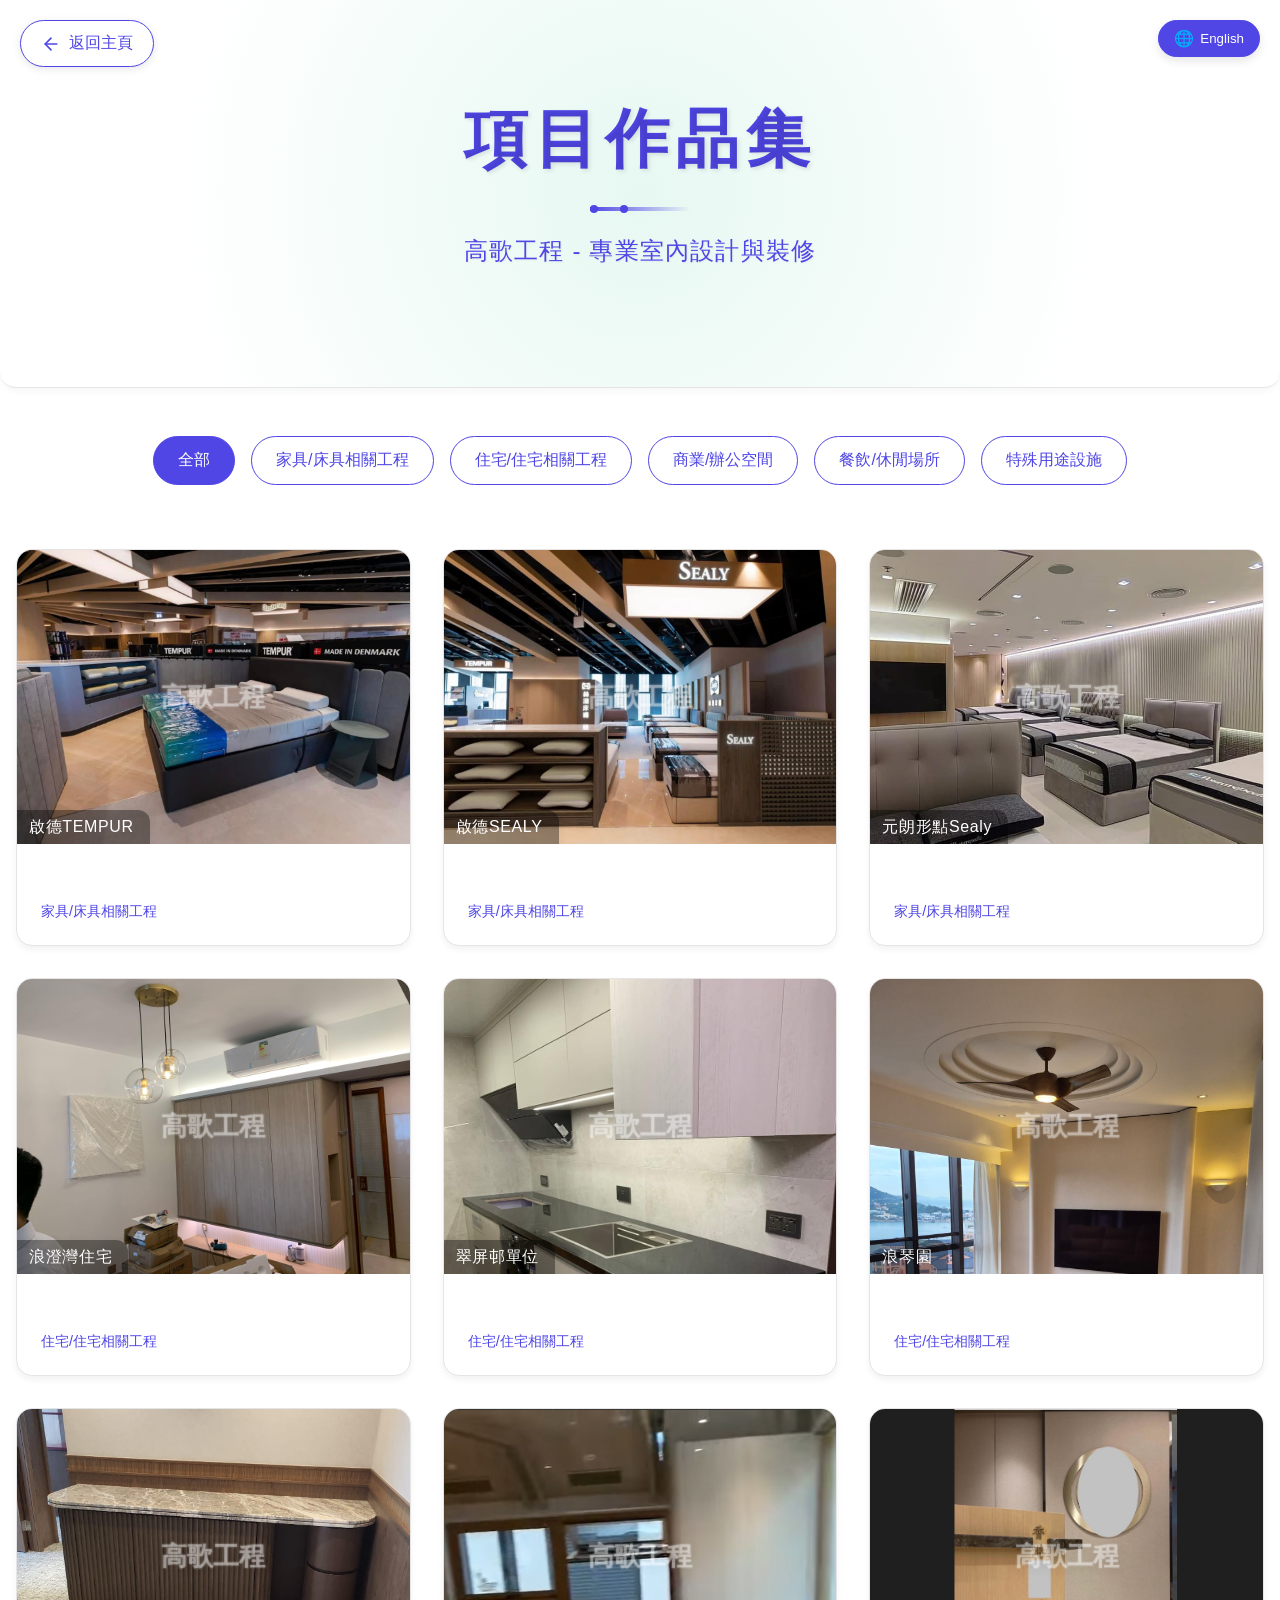
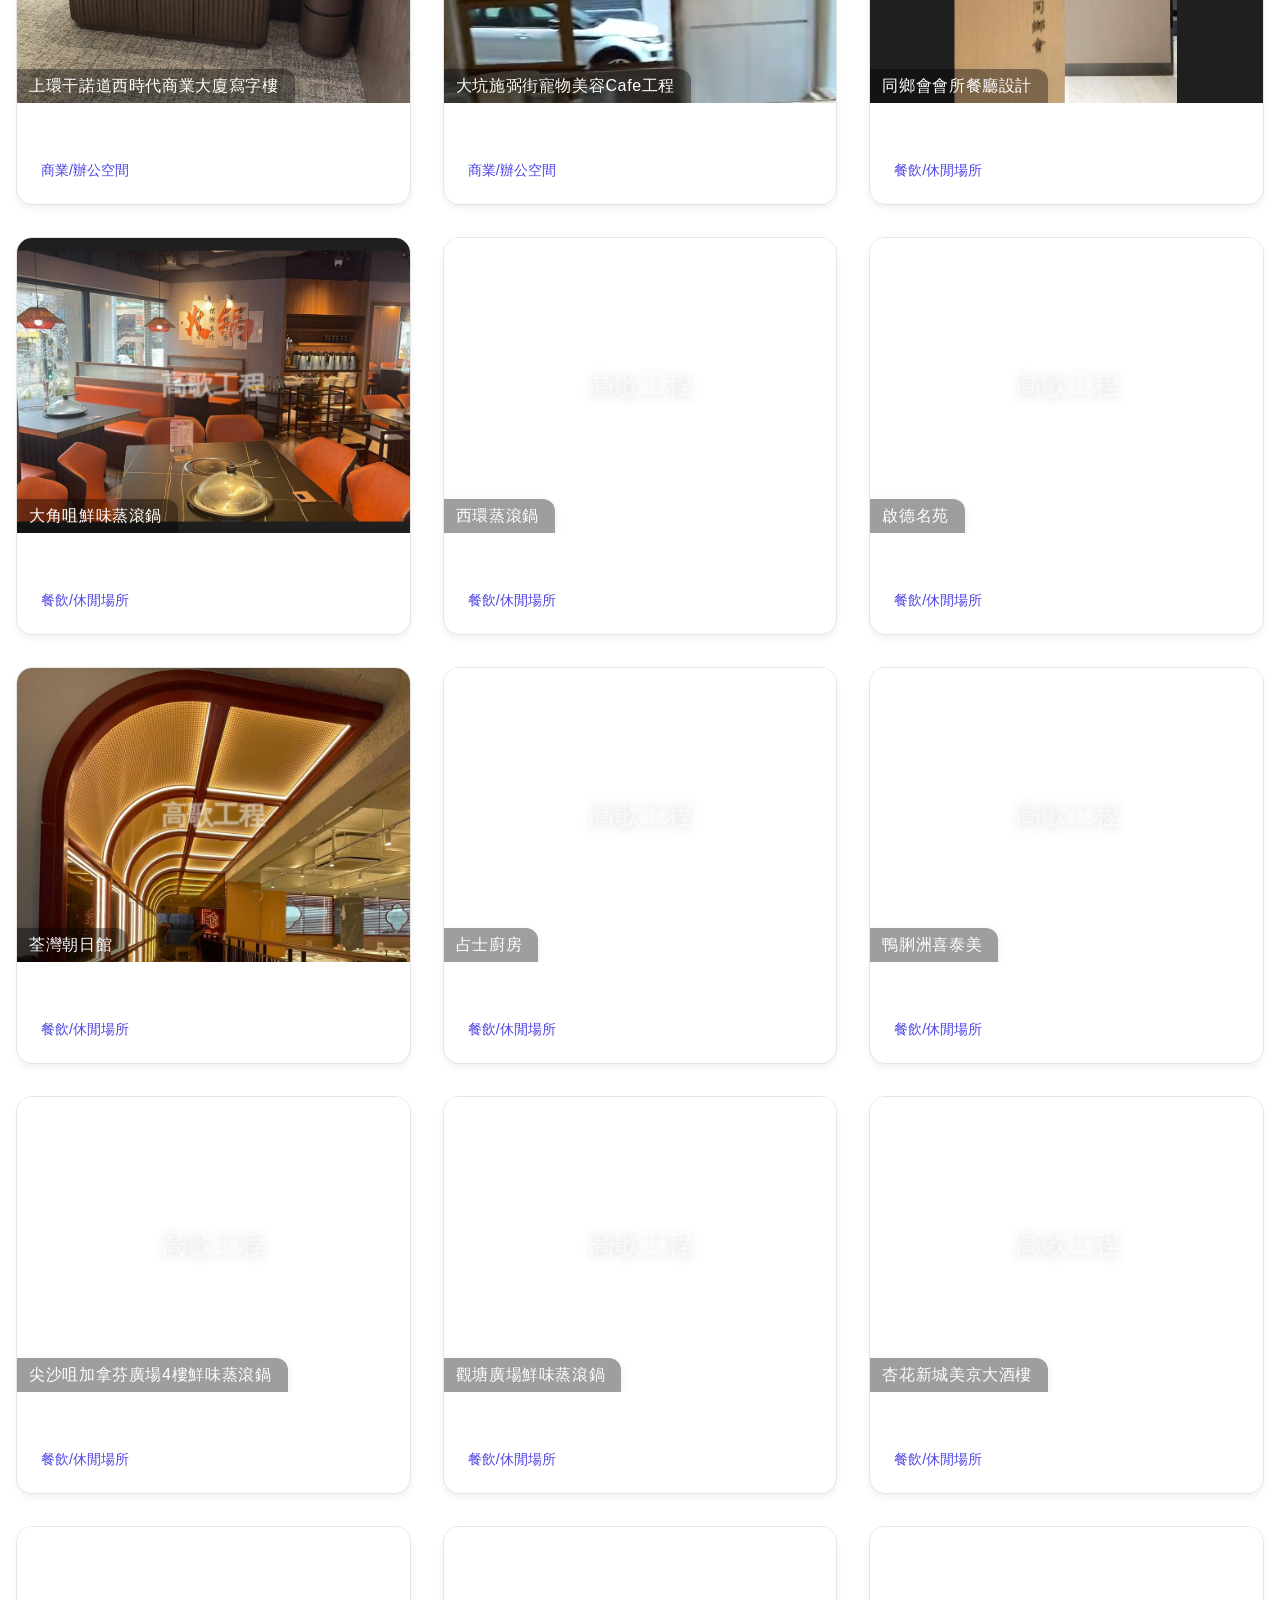
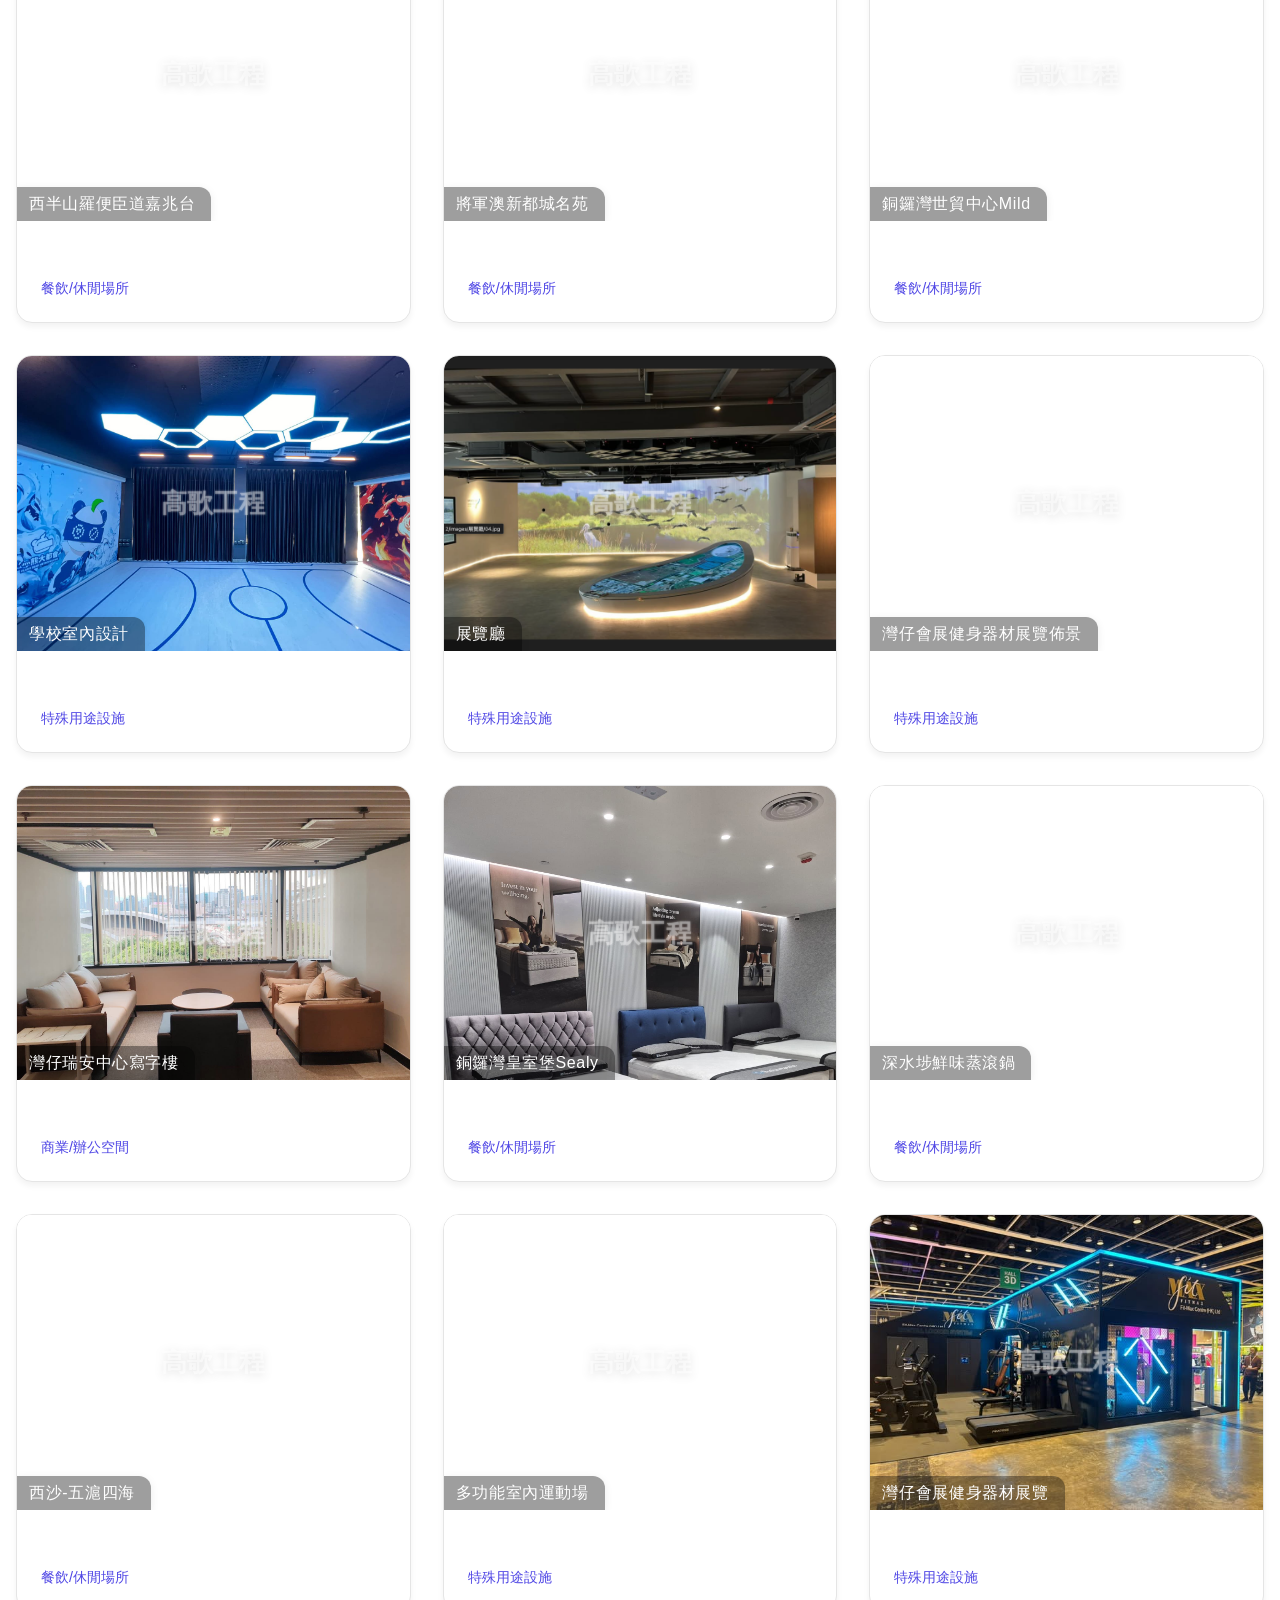
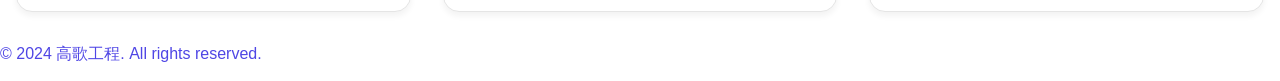
==== allphoto.html @ f335c3a6 "frist_update" ====
<!DOCTYPE html>
<html lang="zh-Hant" class="dark">
<head>
    <meta charset="UTF-8">
    <meta name="viewport" content="width=device-width, initial-scale=1.0">
    <title data-lang data-lang-zh="高歌工程" data-lang-en="KOCO ENGINEERING COMPANY LIMITED">高歌工程</title>
    <meta name="description" data-lang data-lang-zh="高歌工程 - Professional Interior Design and Engineering Services, Showcasing Our Design Portfolio" data-lang-en="KOCO ENGINEERING COMPANY LIMITED - Professional Interior Design and Engineering Services, Showcasing Our Design Portfolio" content="高歌工程 - Professional Interior Design and Engineering Services, Showcasing Our Design Portfolio">
    <meta property="og:title" data-lang data-lang-zh="高歌工程" data-lang-en="KOCO ENGINEERING COMPANY LIMITED" content="高歌工程">
    <meta property="og:description" data-lang data-lang-zh="Professional Interior Design and Engineering Services, Showcasing Our Design Portfolio" data-lang-en="Professional Interior Design and Engineering Services, Showcasing Our Design Portfolio" content="Professional Interior Design and Engineering Services, Showcasing Our Design Portfolio">
    <meta property="og:image" content="./images/logo.png">
    <style>
        :root {
            --primary-color: #4f46e5;
            --primary-hover: #4338ca;
            --secondary-color: #818cf8;
            --text-color: #4f46e5;
            --text-color-dark: #4f46e5;
            --bg-color: #ffffff;
            --bg-color-dark: #ffffff;
            --card-bg: #ffffff;
            --hover-color: rgba(79, 70, 229, 0.1);
            --border-color: #E5E5E5;
            --subtitle-color: #4f46e5;
        }

        body {
            font-family: -apple-system, BlinkMacSystemFont, "Segoe UI", Roboto, sans-serif;
            color: #4f46e5;
            background-color: #ffffff;
            margin: 0;
            padding: 0;
            transition: background-color 0.3s ease;
        }

        .container {
            max-width: 1200px;
            margin: 0 auto;
            padding: 2rem;
        }

        .header {
            position: relative;
            padding: 6rem 0;
            background: var(--card-bg);
            margin-bottom: 3rem;
            overflow: hidden;
            border-radius: 1rem;
            box-shadow: 0 4px 6px rgba(0, 0, 0, 0.03);
            border-bottom: 1px solid var(--border-color);
        }

        .header::before {
            content: '';
            position: absolute;
            top: 0;
            left: 0;
            right: 0;
            bottom: 0;
            background: radial-gradient(circle at center, rgba(16, 185, 129, 0.1) 0%, transparent 70%);
            animation: pulse 4s ease-in-out infinite;
        }

        .header-content {
            position: relative;
            z-index: 1;
            text-align: center;
        }

        .title {
            font-size: 4rem;
            font-weight: 700;
            color: var(--text-color);
            margin: 0;
            opacity: 0;
            transform: translateY(20px);
            animation: fadeInUp 0.8s ease forwards;
            background: var(--text-color);
            -webkit-background-clip: text;
            background-clip: text;
            -webkit-text-fill-color: transparent;
            letter-spacing: 0.1em;
            text-shadow: 2px 2px 4px rgba(0, 0, 0, 0.1);
        }

        .title-decoration {
            width: 100px;
            height: 4px;
            background: linear-gradient(to right, var(--primary-color), transparent);
            margin: 1.5rem auto;
            position: relative;
            opacity: 0;
            animation: fadeIn 0.8s ease 0.3s forwards;
        }

        .title-decoration::before,
        .title-decoration::after {
            content: '';
            position: absolute;
            width: 8px;
            height: 8px;
            border-radius: 50%;
            background: var(--primary-color);
            top: 50%;
            transform: translateY(-50%);
        }

        .title-decoration::before {
            left: 0;
        }

        .title-decoration::after {
            left: 30px;
        }

        .subtitle {
            font-size: 1.5rem;
            color: var(--subtitle-color);
            font-weight: 400;
            letter-spacing: 0.05em;
            opacity: 0;
            transform: translateY(20px);
            animation: fadeInUp 0.8s ease 0.4s forwards;
            text-shadow: 1px 1px 2px rgba(0, 0, 0, 0.05);
        }

        @keyframes fadeInUp {
            to {
                opacity: 1;
                transform: translateY(0);
            }
        }

        @keyframes fadeIn {
            to {
                opacity: 1;
            }
        }

        @keyframes pulse {
            0% {
                transform: scale(1);
                opacity: 0.5;
            }
            50% {
                transform: scale(1.05);
                opacity: 0.7;
            }
            100% {
                transform: scale(1);
                opacity: 0.5;
            }
        }

        /* 响应式设计 */
        @media (max-width: 768px) {
            .header {
                padding: 4rem 0;
            }

            .title {
                font-size: 2.5rem;
            }

            .subtitle {
                font-size: 1.2rem;
            }
        }

        /* 暗色模式适配 */
        .dark {
            background-color: #ffffff !important;
            color: #4f46e5 !important;
        }

        .dark .text-gray-100,
        .dark .text-gray-200,
        .dark .text-gray-300,
        .dark .text-gray-400,
        .dark .text-gray-500,
        .dark .text-gray-600,
        .dark .text-gray-700,
        .dark .text-gray-800,
        .dark .text-gray-900 {
            color: #4f46e5 !important;
        }

        .dark .bg-gray-800,
        .dark .bg-gray-900 {
            background-color: #ffffff !important;
        }

        .filter-buttons {
            display: flex;
            flex-wrap: wrap;
            gap: 1rem;
            justify-content: center;
            margin-bottom: 3rem;
        }

        .filter-button {
            padding: 0.8rem 1.5rem;
            border: 1px solid var(--text-color);
            border-radius: 2rem;
            background: var(--card-bg);
            color: var(--text-color);
            cursor: pointer;
            transition: all 0.3s ease;
            font-weight: 500;
            font-size: 1rem;
        }

        .filter-button:hover,
        .filter-button.active {
            background: var(--text-color);
            color: var(--bg-color);
        }

        .projects-grid {
            display: grid;
            grid-template-columns: repeat(auto-fill, minmax(300px, 1fr));
            gap: 2rem;
            padding: 1rem;
        }

        .project-card {
            background: var(--card-bg);
            border: 1px solid var(--border-color);
            border-radius: 1rem;
            overflow: hidden;
            box-shadow: 0 4px 6px rgba(0, 0, 0, 0.05);
            transition: all 0.3s ease;
            cursor: pointer;
        }

        .project-card:hover {
            transform: translateY(-5px);
            box-shadow: 0 8px 15px rgba(0, 0, 0, 0.08);
        }

        .project-image {
            position: relative;
            padding-top: 75%;
            overflow: hidden;
            background: var(--bg-color);
        }

        .project-image img {
            position: absolute;
            top: 0;
            left: 0;
            width: 100%;
            height: 100%;
            object-fit: cover;
            background: #fff;
            transition: transform 0.5s ease;
        }

        .project-card:hover .project-image img {
            transform: scale(1.1);
        }

        .project-info {
            padding: 1.5rem;
        }

        .project-info h3 {
            margin: 0 0 0.5rem 0;
            font-size: 1.2rem;
            color: var(--text-color);
        }

        .project-info p {
            margin: 0;
            color: var(--text-color);
            font-size: 0.9rem;
        }

        /* Modal Styles */
        .modal {
            position: fixed;
            z-index: 1000;
            left: 0;
            top: 0;
            width: 100%;
            height: 100%;
            background-color: rgba(0, 0, 0, 0.8);
            display: flex;
            align-items: center;
            justify-content: center;
            padding: 20px;
            box-sizing: border-box;
        }

        .close {
            position: absolute;
            top: 15px;
            right: 20px;
            color: #666;
            font-size: 32px;
            font-weight: bold;
            cursor: pointer;
            z-index: 1001;
            width: 40px;
            height: 40px;
            display: flex;
            align-items: center;
            justify-content: center;
            border-radius: 50%;
            transition: all 0.3s ease;
        }

        .close:hover,
        .close:focus {
            color: #000;
            background: rgba(0,0,0,0.1);
            text-decoration: none;
        }

        .project-gallery {
            display: grid;
            grid-template-columns: repeat(auto-fill, minmax(250px, 1fr));
            gap: 1.5rem;
            margin-top: 2rem;
        }

        .gallery-item {
            position: relative;
            padding-top: 75%;
            border-radius: 0.5rem;
            overflow: hidden;
            cursor: pointer;
            background: var(--card-bg);
            border: 1px solid var(--border-color);
        }

        .gallery-item img {
            position: absolute;
            top: 0;
            left: 0;
            width: 100%;
            height: 100%;
            object-fit: cover;
            transition: transform 0.3s ease;
        }

        .gallery-item:hover img {
            transform: scale(1.05);
        }

        /* Loading Animation */
        .loading {
            position: fixed;
            top: 50%;
            left: 50%;
            transform: translate(-50%, -50%);
            display: none;
        }

        .loading::after {
            content: '';
            display: block;
            width: 40px;
            height: 40px;
            border-radius: 50%;
            border: 3px solid var(--primary-color);
            border-top-color: transparent;
            animation: spin 1s linear infinite;
        }

        @keyframes spin {
            0% { transform: rotate(0deg); }
            100% { transform: rotate(360deg); }
        }

        /* 添加背景装饰 */
        .background-decoration {
            position: fixed;
            top: 0;
            left: 0;
            width: 100%;
            height: 100%;
            pointer-events: none;
            z-index: -1;
        }

        .background-decoration::before,
        .background-decoration::after {
            content: '';
            position: absolute;
            width: 300px;
            height: 300px;
            border-radius: 50%;
            background: linear-gradient(45deg, rgba(0, 0, 0, 0.05), transparent);
            opacity: 0.5;
            filter: blur(100px);
        }

        .background-decoration::before {
            top: -150px;
            left: -150px;
        }

        .background-decoration::after {
            bottom: -150px;
            right: -150px;
        }

        /* 确保所有页面使用相同的背景色 */
        .gallery1-page,
        .gallery2-page,
        .gallery3-page,
        .exhibition-page {
            background: var(--bg-color);
        }

        /* 统一所有画廊页面的样式 */
        .gallery-container {
            background: var(--bg-color);
            padding: 2rem;
            border-radius: 1rem;
            box-shadow: 0 4px 6px rgba(0, 0, 0, 0.05);
        }

        .gallery-item {
            background: var(--card-bg);
            border: 1px solid var(--border-color);
            border-radius: 0.5rem;
            overflow: hidden;
        }

        /* 更新模态框样式 */
        .modal-content {
            background: var(--card-bg);
            border-radius: 1rem;
            box-shadow: 0 10px 25px rgba(0, 0, 0, 0.1);
        }

        /* 更新按钮样式 */
        .filter-button {
            background: var(--card-bg);
            border: 1px solid var(--text-color);
            color: var(--text-color);
        }

        .filter-button:hover,
        .filter-button.active {
            background: var(--text-color);
            color: var(--bg-color);
        }

        /* 更新项目卡片样式 */
        .project-card {
            background: var(--card-bg);
            border: 1px solid var(--border-color);
            border-radius: 1rem;
            overflow: hidden;
            box-shadow: 0 4px 6px rgba(0, 0, 0, 0.05);
        }

        /* 确保所有图片容器使用统一的背景色 */
        .project-image,
        .gallery-image {
            background: var(--bg-color);
        }

        .social-buttons {
            position: fixed;
            right: 20px;
            bottom: 20px;
            display: flex;
            flex-direction: column;
            gap: 10px;
            z-index: 1000;
        }

        .social-button {
            width: 60px;
            height: 60px;
            border-radius: 50%;
            display: flex;
            align-items: center;
            justify-content: center;
            box-shadow: 0 4px 12px rgba(0, 0, 0, 0.15);
            transition: all 0.3s ease;
            cursor: pointer;
            background-color: var(--text-color);
        }

        .social-button:hover {
            transform: scale(1.1);
            background-color: var(--bg-color);
        }

        .social-button svg {
            width: 32px;
            height: 32px;
            fill: var(--bg-color);
        }

        .social-button:hover svg {
            fill: var(--text-color);
        }

        .whatsapp-button {
            background-color: #25D366;
        }

        .facebook-button {
            background-color: #1877F2;
        }

        @media (max-width: 768px) {
            .social-buttons {
                right: 10px;
                bottom: 10px;
            }

            .social-button {
                width: 50px;
                height: 50px;
            }

            .social-button svg {
                width: 28px;
                height: 28px;
            }
        }

        .back-home {
            position: fixed;
            top: 20px;
            left: 20px;
            display: flex;
            align-items: center;
            padding: 12px 20px;
            background: var(--card-bg);
            border: 1px solid var(--text-color);
            border-radius: 50px;
            color: var(--text-color);
            text-decoration: none;
            font-weight: 500;
            box-shadow: 0 2px 8px rgba(0, 0, 0, 0.1);
            transition: all 0.3s ease;
            z-index: 1000;
            cursor: pointer;
        }

        .back-home:hover {
            transform: translateY(-2px);
            box-shadow: 0 4px 12px rgba(0, 0, 0, 0.2);
            background: var(--text-color);
            color: var(--bg-color);
        }

        .back-icon {
            width: 20px;
            height: 20px;
            margin-right: 8px;
            transition: transform 0.3s ease;
        }

        .back-home:hover .back-icon {
            transform: translateX(-3px);
        }

        /* 移动端适配 */
        @media (max-width: 768px) {
            .back-home {
                top: 10px;
                left: 10px;
                padding: 8px 16px;
                font-size: 14px;
            }

            .back-icon {
                width: 16px;
                height: 16px;
            }
        }

        .dark .project-info h3 {
            color: #FFFFFF;
        }

        .language-switch {
            position: fixed;
            top: 20px;
            right: 20px;
            display: flex;
            align-items: center;
            padding: 12px 20px;
            background: var(--card-bg);
            border: 1px solid var(--text-color);
            border-radius: 50px;
            color: var(--text-color);
            text-decoration: none;
            font-weight: 500;
            box-shadow: 0 2px 8px rgba(0, 0, 0, 0.1);
            transition: all 0.3s ease;
            z-index: 1000;
            cursor: pointer;
            opacity: 1;
            transform: translateY(0);
        }

        .language-switch:hover {
            transform: translateY(-2px);
            box-shadow: 0 4px 12px rgba(0, 0, 0, 0.2);
            background: var(--text-color);
            color: var(--bg-color);
        }

        .language-switch.transitioning {
            opacity: 0;
            transform: translateY(-10px);
        }

        @media (max-width: 768px) {
            .language-switch {
                top: 10px;
                right: 10px;
                padding: 8px 16px;
                font-size: 14px;
            }
        }

        /* 添加图片描述样式 */
        .image-info {
            position: absolute;
            bottom: 0;
            left: 0;
            right: 0;
            background: linear-gradient(to top, rgba(0,0,0,0.8), transparent);
            padding: 15px;
            opacity: 0;
            transition: opacity 0.3s ease;
            color: white;
        }
        
        .gallery-item {
            position: relative;
            overflow: hidden;
        }
        
        .gallery-item:hover .image-info {
            opacity: 1;
        }
        
        .image-desc {
            font-size: 14px;
            line-height: 1.4;
            margin: 0;
        }
        
        /* 加強切換語言功能樣式 */
        .language-switch {
            background: var(--text-color);
            color: var(--bg-color);
            border-radius: 50px;
            padding: 8px 15px;
            cursor: pointer;
            display: flex;
            align-items: center;
            transition: all 0.3s ease;
            box-shadow: 0 4px 10px rgba(0,0,0,0.1);
        }
        
        .language-switch:hover {
            transform: translateY(-2px);
            box-shadow: 0 6px 15px rgba(0,0,0,0.15);
        }
        
        .language-icon {
            margin-right: 6px;
            font-size: 16px;
        }

        /* 圖片懸停效果和全屏按鈕 */
        .carousel-image-wrapper {
            position: relative;
            overflow: hidden;
        }

        .image-caption {
            position: absolute;
            bottom: 0;
            left: 0;
            right: 0;
            background: linear-gradient(to top, rgba(0,0,0,0.8), transparent);
            color: white;
            padding: 20px;
            transform: translateY(100%);
            transition: transform 0.3s ease;
            display: flex;
            flex-direction: column;
            align-items: flex-start;
        }

        .carousel-image-wrapper:hover .image-caption {
            transform: translateY(0);
        }

        .view-fullscreen-btn {
            margin-top: 10px;
            background: rgba(255, 255, 255, 0.25);
            color: white;
            border: none;
            padding: 8px 16px;
            border-radius: 4px;
            cursor: pointer;
            font-size: 14px;
            transition: all 0.2s ease;
            backdrop-filter: blur(5px);
        }

        .view-fullscreen-btn:hover {
            background: rgba(255, 255, 255, 0.4);
            transform: translateY(-2px);
        }

        /* 全屏查看功能 */
        .fullscreen-modal {
            position: fixed;
            top: 0;
            left: 0;
            width: 100vw;
            height: 100vh;
            background: rgba(0,0,0,1);
            display: flex;
            flex-direction: column;
            justify-content: center;
            align-items: center;
            z-index: 10000;
            padding: 0;
            margin: 0;
        }
        .fullscreen-content-wrapper {
            display: flex;
            flex-direction: column;
            align-items: center;
            justify-content: center;
            width: 100vw;
            height: 100vh;
        }
        .fullscreen-image-wrapper {
            display: flex;
            align-items: center;
            justify-content: center;
            width: 100vw;
            height: 100vh;
            position: relative;
        }
        .fullscreen-image {
            max-width: 95vw;
            max-height: 95vh;
            object-fit: contain;
            display: block;
            margin: 0 auto;
            transition: opacity 0.3s ease;
        }
        .fullscreen-caption {
            position: absolute;
            bottom: 20px;
            left: 50%;
            transform: translateX(-50%);
            color: white;
            max-width: 80vw;
            text-align: center;
            font-size: 1.1rem;
            background: rgba(0,0,0,0.7);
            border-radius: 8px;
            padding: 10px 18px;
            box-sizing: border-box;
        }
        @media (max-width: 768px) {
            .fullscreen-image {
                max-width: 98vw;
                max-height: 90vh;
            }
            .fullscreen-caption {
                font-size: 0.95rem;
                padding: 8px 16px;
                bottom: 10px;
                max-width: 90vw;
            }
        }

        /* 控制導航按鈕 */
        .fullscreen-nav {
            position: fixed;
            top: 50%;
            left: 0;
            width: 100vw;
            display: flex;
            justify-content: space-between;
            transform: translateY(-50%);
            z-index: 20;
            pointer-events: none;
            padding: 0 20px;
            box-sizing: border-box;
        }

        .fullscreen-btn {
            background: rgba(0,0,0,0.25);
            color: #fff;
            border: none;
            border-radius: 50%;
            width: 56px;
            height: 56px;
            display: flex;
            align-items: center;
            justify-content: center;
            cursor: pointer;
            transition: all 0.3s ease;
            font-size: 2rem;
            pointer-events: auto;
            box-shadow: 0 2px 8px rgba(0,0,0,0.18);
            position: relative;
            z-index: 30;
        }

        .fullscreen-btn:hover {
            background: rgba(0,0,0,0.45);
            transform: scale(1.1);
        }

        .fullscreen-close-btn {
            position: fixed;
            top: 20px;
            right: 20px;
            background: rgba(0,0,0,0.25);
            color: #fff;
            border: none;
            border-radius: 50%;
            width: 40px;
            height: 40px;
            display: flex;
            align-items: center;
            justify-content: center;
            cursor: pointer;
            transition: all 0.3s ease;
            font-size: 1.5rem;
            z-index: 30;
            box-shadow: 0 2px 8px rgba(0,0,0,0.18);
        }

        .fullscreen-close-btn:hover {
            background: rgba(0,0,0,0.45);
            transform: scale(1.1);
            }

        @media (max-width: 768px) {
            .fullscreen-btn {
                width: 44px;
                height: 44px;
                font-size: 1.5rem;
            }
            
            .fullscreen-nav {
                padding: 0 15px;
            }
            
            .fullscreen-close-btn {
                width: 36px;
                height: 36px;
                font-size: 1.2rem;
                top: 15px;
                right: 15px;
            }
            .fullscreen-close-btn {
                width: 36px;
                height: 36px;
                font-size: 1.2rem;
                top: 10px;
                right: 10px;
            }
            .fullscreen-nav {
                padding: 0 10px;
            }
        }

        .img-watermark.centered, .img-watermark {
            position: absolute;
            top: 50%;
            left: 50%;
            right: auto;
            bottom: auto;
            transform: translate(-50%, -50%);
            font-size: clamp(0.9rem, 3vw, 1.6rem);
            font-weight: 600;
            color: rgba(255,255,255,0.55);
            opacity: 0.55;
            background: none;
            border-radius: 0;
            padding: 0;
            text-shadow: 0 2px 8px rgba(0,0,0,0.18), 0 0 2px #fff;
            display: flex;
            align-items: center;
            justify-content: center;
            white-space: pre-line;
            width: auto;
            height: auto;
            pointer-events: none;
            z-index: 10;
            user-select: none;
        }

        .project-name-label {
            position: absolute;
            left: 0;
            bottom: 0;
            background: rgba(0,0,0,0.38);
            color: #fff;
            font-size: 1rem;
            font-weight: 500;
            padding: 7px 16px 6px 12px;
            border-radius: 0 12px 0 0;
            z-index: 5;
            pointer-events: none;
            letter-spacing: 0.04em;
            box-shadow: 0 2px 8px rgba(0, 0, 0, 0.08);
            max-width: 80%;
            white-space: nowrap;
            overflow: hidden;
            text-overflow: ellipsis;
        }

        /* Modal Image Gallery Styles */
        .modal-image-gallery {
            display: grid;
            grid-template-columns: repeat(auto-fit, minmax(300px, 1fr));
            gap: 20px;
            padding: 20px 0;
            max-height: 70vh;
            overflow-y: auto;
        }

        .modal-gallery-item {
            position: relative;
            border-radius: 12px;
            overflow: hidden;
            box-shadow: 0 4px 12px rgba(0, 0, 0, 0.1);
            transition: transform 0.3s ease, box-shadow 0.3s ease;
            cursor: pointer;
        }

        .modal-gallery-item:hover {
            transform: translateY(-5px);
            box-shadow: 0 8px 24px rgba(0, 0, 0, 0.15);
        }

        .modal-gallery-item img {
            width: 100%;
            height: 250px;
            object-fit: cover;
            display: block;
            transition: transform 0.3s ease;
        }

        .modal-gallery-item:hover img {
            transform: scale(1.05);
        }

        .modal-gallery-item .img-watermark-wrapper {
            position: relative;
            overflow: hidden;
        }

        /* Responsive adjustments for modal gallery */
        @media (max-width: 768px) {
            .modal-image-gallery {
                grid-template-columns: repeat(auto-fit, minmax(250px, 1fr));
                gap: 15px;
                max-height: 60vh;
            }

            .modal-gallery-item img {
                height: 200px;
            }
        }

        @media (max-width: 480px) {
            .modal-image-gallery {
                grid-template-columns: 1fr;
                gap: 10px;
            }

            .modal-gallery-item img {
                height: 180px;
            }
        }

        /* Modal content improvements */
        .modal-content {
            max-width: 90vw;
            max-height: 90vh;
            width: 900px;
            overflow-y: auto;
            border-radius: 16px;
            box-shadow: 0 20px 60px rgba(0, 0, 0, 0.3);
            background: white;
            position: relative;
            margin: auto;
        }

        .modal-header {
            padding: 24px 24px 16px;
            border-bottom: 1px solid #eee;
            background: #f8f9fa;
        }

        .modal-body {
            padding: 20px 24px 24px;
            background: white;
        }

        #modalTitle {
            font-size: 1.8rem;
            font-weight: 600;
            color: #333;
            margin: 0 0 8px;
        }

        #modalSubtitle {
            font-size: 1rem;
            color: #666;
            margin: 0 0 4px;
        }

        #modalDescription {
            font-size: 0.9rem;
            color: #888;
            margin: 0;
        }

        /* Loading spinner */
        #loading {
            position: fixed;
            top: 50%;
            left: 50%;
            transform: translate(-50%, -50%);
            z-index: 10000;
            background: rgba(255, 255, 255, 0.9);
            padding: 20px;
            border-radius: 8px;
            box-shadow: 0 4px 12px rgba(0, 0, 0, 0.1);
        }

        .loading-spinner {
            width: 40px;
            height: 40px;
            border: 4px solid #f3f3f3;
            border-top: 4px solid #4f46e5;
            border-radius: 50%;
            animation: spin 1s linear infinite;
            margin: 0 auto 10px;
        }

        @keyframes spin {
            0% { transform: rotate(0deg); }
            100% { transform: rotate(360deg); }
        }

        /* Carousel Styles */
        .modal-carousel {
            width: 100%;
        }

        .carousel-container {
            position: relative;
            background: #f8f9fa;
            border-radius: 12px;
            overflow: hidden;
            margin-bottom: 20px;
        }

        .carousel-main {
            position: relative;
            width: 100%;
            background: #000;
        }

        .carousel-image-wrapper {
            position: relative;
            width: 100%;
            height: 500px;
            display: flex;
            align-items: center;
            justify-content: center;
            overflow: hidden;
        }

        .carousel-image-wrapper img {
            max-width: 100%;
            max-height: 100%;
            object-fit: contain;
            cursor: pointer;
            transition: transform 0.3s ease;
        }

        .carousel-image-wrapper img:hover {
            transform: scale(1.02);
        }

        .carousel-controls {
            display: flex;
            align-items: center;
            justify-content: space-between;
            padding: 15px 20px;
            background: rgba(255, 255, 255, 0.95);
            backdrop-filter: blur(10px);
        }

        .carousel-btn {
            display: flex;
            align-items: center;
            gap: 8px;
            padding: 10px 16px;
            background: #4f46e5;
            color: white;
            border: none;
            border-radius: 8px;
            cursor: pointer;
            font-size: 14px;
            font-weight: 500;
            transition: all 0.3s ease;
            min-width: 100px;
        }

        .carousel-btn:hover {
            background: #3730a3;
            transform: translateY(-1px);
        }

        .carousel-btn:active {
            transform: translateY(0);
        }

        .carousel-btn span:first-child,
        .carousel-btn span:last-child {
            font-size: 18px;
            font-weight: bold;
        }

        .image-counter {
            background: rgba(255, 255, 255, 0.9);
            padding: 8px 16px;
            border-radius: 20px;
            font-size: 14px;
            font-weight: 500;
            color: #333;
            border: 1px solid rgba(0, 0, 0, 0.1);
        }

        .thumbnail-navigation {
            display: flex;
            gap: 10px;
            padding: 15px 0;
            overflow-x: auto;
            scroll-behavior: smooth;
        }

        .thumbnail {
            flex-shrink: 0;
            width: 80px;
            height: 60px;
            border-radius: 8px;
            overflow: hidden;
            cursor: pointer;
            border: 3px solid transparent;
            transition: all 0.3s ease;
            opacity: 0.7;
        }

        .thumbnail:hover {
            opacity: 0.9;
            transform: scale(1.05);
        }

        .thumbnail.active {
            border-color: #4f46e5;
            opacity: 1;
            transform: scale(1.1);
        }

        .thumbnail img {
            width: 100%;
            height: 100%;
            object-fit: cover;
        }

        /* Responsive carousel styles */
        @media (max-width: 768px) {
            .carousel-image-wrapper {
                height: 350px;
            }

            .carousel-controls {
                padding: 12px 15px;
                flex-direction: column;
                gap: 10px;
                text-align: center;
            }

            .carousel-btn {
                min-width: auto;
                padding: 8px 12px;
                font-size: 13px;
            }

            .carousel-btn .btn-text {
                display: none;
            }

            .thumbnail {
                width: 60px;
                height: 45px;
            }

            .thumbnail-navigation {
                padding: 10px 0;
                gap: 8px;
            }
        }

        @media (max-width: 480px) {
            .carousel-image-wrapper {
                height: 280px;
            }

            .carousel-controls {
                padding: 10px;
            }

            .image-counter {
                font-size: 12px;
                padding: 6px 12px;
            }
        }
    </style>
</head>
<body class="font-inter antialiased bg-white text-gray-900 tracking-tight">
    <div class="background-decoration"></div>
    <button class="language-switch" onclick="toggleLanguage()">
        <span class="language-icon">🌐</span>
        <span class="lang-text">中文</span>
    </button>
    <a href="index.html" class="back-home">
        <svg class="back-icon" viewBox="0 0 24 24" fill="none" stroke="currentColor" stroke-width="2" stroke-linecap="round" stroke-linejoin="round">
            <path d="M19 12H5"/>
            <path d="M12 19l-7-7 7-7"/>
        </svg>
        <span class="back-text">Back to Home</span>
    </a>
    <div class="flex flex-col min-h-screen overflow-hidden">
        <main class="grow">
            <!-- 作品集展示區 -->
            <section class="relative">
                <div class="max-w-6xl mx-auto px-4 sm:px-6">
                    <div class="pt-32 pb-12 md:pt-40 md:pb-20">
                        <!-- 頁面標題 -->
                        <div class="max-w-3xl mx-auto text-center pb-12 md:pb-16">
                            <div class="header">
                                <div class="header-content">
                                    <h1 class="title portfolio-title">Portfolio</h1>
                                    <div class="title-decoration"></div>
                                    <p class="subtitle portfolio-subtitle">Our Design Works</p>
                                </div>
                            </div>

                            <!-- 筛选按钮 -->
                            <div class="filter-buttons">
                                <button class="filter-button active" data-filter="all" aria-label="Show all projects">All</button>
                                <button class="filter-button" data-filter="furniture">Furniture/Bedding Projects</button>
                                <button class="filter-button" data-filter="residential">Residential Projects</button>
                                <button class="filter-button" data-filter="commercial">Commercial/Office Spaces</button>
                                <button class="filter-button" data-filter="restaurant">Restaurant/Leisure Venues</button>
                                <button class="filter-button" data-filter="special">Special Purpose Facilities</button>
                            </div>

                            <!-- 项目网格 -->
                            <div class="projects-grid">
                                <!-- 家具/床具相關工程 -->
                                <div class="project-card" data-category="furniture">
                                    <div class="project-image">
                                        <span class="project-name-label">啟德TEMPUR</span>
                                        <div class="img-watermark-wrapper">
                                            <img src="./images/啟德TEMPUR/01.jpg" loading="lazy" decoding="async" alt="啟德TEMPUR" style="object-position: center top;">
                                            <div class="img-watermark">高歌工程</div>
                                        </div>
                                    </div>
                                    <div class="project-info">
                                        <h3>啟德TEMPUR</h3>
                                        <p>家具/床具相關工程</p>
                                    </div>
                                </div>

                                <div class="project-card" data-category="furniture">
                                    <div class="project-image">
                                        <span class="project-name-label">啟德SEALY</span>
                                        <div class="img-watermark-wrapper">
                                            <img src="./images/啟德SEALY/01.jpg" loading="lazy" decoding="async" alt="啟德SEALY" style="object-position: center top;">
                                            <div class="img-watermark">高歌工程</div>
                                        </div>
                                    </div>
                                    <div class="project-info">
                                        <h3>啟德SEALY</h3>
                                        <p>家具/床具相關工程</p>
                                    </div>
                                </div>

                                <div class="project-card" data-category="furniture">
                                    <div class="project-image">
                                        <span class="project-name-label">元朗形點Sealy</span>
                                        <div class="img-watermark-wrapper">
                                            <img src="./images/元朗形點Sealy/01.jpg" loading="lazy" decoding="async" alt="元朗形點Sealy" style="object-position: center top;">
                                            <div class="img-watermark">高歌工程</div>
                                        </div>
                                    </div>
                                    <div class="project-info">
                                        <h3>元朗形點Sealy</h3>
                                        <p>家具/床具相關工程</p>
                                    </div>
                                </div>

                                <!-- 住宅/住宅相關工程 -->
                                <div class="project-card" data-category="residential">
                                    <div class="project-image">
                                        <span class="project-name-label">浪澄灣住宅</span>
                                        <div class="img-watermark-wrapper">
                                            <img src="./images/浪澄灣住宅/01.jpg" loading="lazy" decoding="async" alt="浪澄灣住宅" style="object-position: center top;">
                                            <div class="img-watermark">高歌工程</div>
                                        </div>
                                    </div>
                                    <div class="project-info">
                                        <h3>浪澄灣住宅</h3>
                                        <p>住宅/住宅相關工程</p>
                                    </div>
                                </div>

                                <div class="project-card" data-category="residential">
                                    <div class="project-image">
                                        <span class="project-name-label">翠屏邨單位</span>
                                        <div class="img-watermark-wrapper">
                                            <img src="./images/翠屏邨單位/01.jpg" loading="lazy" decoding="async" alt="翠屏邨單位" style="object-position: center top;">
                                            <div class="img-watermark">高歌工程</div>
                                        </div>
                                    </div>
                                    <div class="project-info">
                                        <h3>翠屏邨單位</h3>
                                        <p>住宅/住宅相關工程</p>
                                    </div>
                                </div>

                                <div class="project-card" data-category="residential">
                                    <div class="project-image">
                                        <span class="project-name-label">浪琴園</span>
                                        <div class="img-watermark-wrapper">
                                            <img src="./images/浪琴園/01.jpg" loading="lazy" decoding="async" alt="浪琴園" style="object-position: center top;">
                                            <div class="img-watermark">高歌工程</div>
                                        </div>
                                    </div>
                                    <div class="project-info">
                                        <h3>浪琴園</h3>
                                        <p>住宅/住宅相關工程</p>
                                    </div>
                                </div>

                                <!-- 商業/辦公空間 -->
                                <div class="project-card" data-category="commercial">
                                    <div class="project-image">
                                        <span class="project-name-label">上環干諾道西時代商業大廈寫字樓</span>
                                        <div class="img-watermark-wrapper">
                                            <img src="./images/上環干諾道西時代商業大廈寫字樓/01.jpg" loading="lazy" decoding="async" alt="上環干諾道西時代商業大廈寫字樓" style="object-position: center top;">
                                            <div class="img-watermark">高歌工程</div>
                                        </div>
                                    </div>
                                    <div class="project-info">
                                        <h3>上環干諾道西時代商業大廈寫字樓</h3>
                                        <p>商業/辦公空間</p>
                                    </div>
                                </div>

                                <div class="project-card" data-category="commercial">
                                    <div class="project-image">
                                        <span class="project-name-label">大坑施弼街寵物美容Cafe工程</span>
                                        <div class="img-watermark-wrapper">
                                            <img src="./images/大坑施弼街寵物美容Cafe工程/01.png" loading="lazy" decoding="async" alt="大坑施弼街寵物美容Cafe工程" style="object-position: center top;">
                                            <div class="img-watermark">高歌工程</div>
                                        </div>
                                    </div>
                                    <div class="project-info">
                                        <h3>大坑施弼街寵物美容Cafe工程</h3>
                                        <p>商業/辦公空間</p>
                                    </div>
                                </div>

                                <!-- 餐飲/休閒場所 -->
                                <div class="project-card" data-category="restaurant">
                                    <div class="project-image">
                                        <span class="project-name-label">同鄉會會所餐廳設計</span>
                                        <div class="img-watermark-wrapper">
                                            <img src="./images/同鄉會會所餐廳設計/01.jpg" loading="lazy" decoding="async" alt="同鄉會會所餐廳設計" style="object-position: center top;">
                                            <div class="img-watermark">高歌工程</div>
                                        </div>
                                    </div>
                                    <div class="project-info">
                                        <h3>同鄉會會所餐廳設計</h3>
                                        <p>餐飲/休閒場所</p>
                                    </div>
                                </div>

                                <div class="project-card" data-category="restaurant">
                                    <div class="project-image">
                                        <span class="project-name-label">大角咀鮮味蒸滾鍋</span>
                                        <div class="img-watermark-wrapper">
                                            <img src="./images/大角咀鮮味蒸滾鍋/01.jpg" loading="lazy" decoding="async" alt="大角咀鮮味蒸滾鍋" style="object-position: center top;">
                                            <div class="img-watermark">高歌工程</div>
                                        </div>
                                    </div>
                                    <div class="project-info">
                                        <h3>大角咀鮮味蒸滾鍋</h3>
                                        <p>餐飲/休閒場所</p>
                                    </div>
                                </div>
                                <div class="project-card" data-category="restaurant">
                                    <div class="project-image">
                                        <span class="project-name-label">西環蒸滾鍋</span>
                                        <div class="img-watermark-wrapper">
                                            <img src="./images/西環蒸滾鍋/01.jpg" loading="lazy" decoding="async" alt="西環蒸滾鍋" style="object-position: center top;">
                                            <div class="img-watermark">高歌工程</div>
                                        </div>
                                    </div>
                                    <div class="project-info">
                                        <h3>西環蒸滾鍋</h3>
                                        <p>餐飲/休閒場所</p>
                                    </div>
                                </div>

                                <div class="project-card" data-category="restaurant">
                                    <div class="project-image">
                                        <span class="project-name-label">啟德名苑</span>
                                        <div class="img-watermark-wrapper">
                                            <img src="./images/啟德名苑/01.jpg" loading="lazy" decoding="async" alt="啟德名苑" style="object-position: center top;">
                                            <div class="img-watermark">高歌工程</div>
                                        </div>
                                    </div>
                                    <div class="project-info">
                                        <h3>啟德名苑</h3>
                                        <p>餐飲/休閒場所</p>
                                    </div>
                                </div>
                                
                                <div class="project-card" data-category="restaurant">
                                    <div class="project-image">
                                        <span class="project-name-label">荃灣朝日館</span>
                                        <div class="img-watermark-wrapper">
                                            <img src="./images/荃灣朝日館/01.jpg" loading="lazy" decoding="async" alt="荃灣朝日館" style="object-position: center top;">
                                            <div class="img-watermark">高歌工程</div>
                                        </div>
                                    </div>
                                    <div class="project-info">
                                        <h3>荃灣朝日館</h3>
                                        <p>餐飲/休閒場所</p>
                                    </div>
                                </div>


                                <div class="project-card" data-category="restaurant">
                                    <div class="project-image">
                                        <span class="project-name-label">占士廚房</span>
                                        <div class="img-watermark-wrapper">
                                            <img src="./images/占士廚房/01.jpg" loading="lazy" decoding="async" alt="占士廚房" style="object-position: center top;">
                                            <div class="img-watermark">高歌工程</div>
                                        </div>
                                    </div>
                                    <div class="project-info">
                                        <h3>占士廚房</h3>
                                        <p>餐飲/休閒場所</p>
                                    </div>
                                </div>

                                <div class="project-card" data-category="restaurant">
                                    <div class="project-image">
                                        <span class="project-name-label" data-lang data-lang-zh="鴨脷洲喜泰美" data-lang-en="HeyThaiMei">鴨脷洲喜泰美</span>
                                        <div class="img-watermark-wrapper">
                                            <img src="./images/鴨脷洲喜泰美/01.jpg" loading="lazy" decoding="async" alt="鴨脷洲喜泰美" style="object-position: center top;">
                                            <div class="img-watermark">高歌工程</div>
                                        </div>
                                    </div>
                                    <div class="project-info">
                                        <h3>鴨脷洲喜泰美</h3>
                                        <p>餐飲/休閒場所</p>
                                    </div>
                                </div>

                                <div class="project-card" data-category="restaurant">
                                    <div class="project-image">
                                        <span class="project-name-label">尖沙咀加拿芬廣場4樓鮮味蒸滾鍋</span>
                                        <div class="img-watermark-wrapper">
                                            <img src="./images/尖沙咀加拿芬廣場4樓鮮味蒸滾鍋/01.jpg" loading="lazy" decoding="async" alt="尖沙咀加拿芬廣場4樓鮮味蒸滾鍋" style="object-position: center top;">
                                            <div class="img-watermark">高歌工程</div>
                                        </div>
                                    </div>
                                    <div class="project-info">
                                        <h3>尖沙咀加拿芬廣場4樓鮮味蒸滾鍋</h3>
                                        <p>餐飲/休閒場所</p>
                                    </div>
                                </div>

                                <div class="project-card" data-category="restaurant">
                                    <div class="project-image">
                                        <span class="project-name-label">觀塘廣場鮮味蒸滾鍋</span>
                                        <div class="img-watermark-wrapper">
                                            <img src="./images/觀塘廣場鮮味蒸滾鍋/01.jpg" loading="lazy" decoding="async" alt="觀塘廣場鮮味蒸滾鍋" style="object-position: center top;">
                                            <div class="img-watermark">高歌工程</div>
                                        </div>
                                    </div>
                                    <div class="project-info">
                                        <h3>觀塘廣場鮮味蒸滾鍋</h3>
                                        <p>餐飲/休閒場所</p>
                                    </div>
                                </div>

                                <div class="project-card" data-category="restaurant">
                                    <div class="project-image">
                                        <span class="project-name-label">杏花新城美京大酒樓</span>
                                        <div class="img-watermark-wrapper">
                                            <img src="./images/杏花新城美京大酒樓/01.jpg" loading="lazy" decoding="async" alt="杏花新城美京大酒樓" style="object-position: center top;">
                                            <div class="img-watermark">高歌工程</div>
                                        </div>
                                    </div>
                                    <div class="project-info">
                                        <h3>杏花新城美京大酒樓</h3>
                                        <p>餐飲/休閒場所</p>
                                    </div>
                                </div>

                                <div class="project-card" data-category="restaurant">
                                    <div class="project-image">
                                        <span class="project-name-label">西半山羅便臣道嘉兆台</span>
                                        <div class="img-watermark-wrapper">
                                            <img src="./images/西半山羅便臣道嘉兆台/01.jpg" loading="lazy" decoding="async" alt="西半山羅便臣道嘉兆台" style="object-position: center top;">
                                            <div class="img-watermark">高歌工程</div>
                                        </div>
                                    </div>
                                    <div class="project-info">
                                        <h3>西半山羅便臣道嘉兆台</h3>
                                        <p>餐飲/休閒場所</p>
                                    </div>
                                </div>

                                <div class="project-card" data-category="restaurant">
                                    <div class="project-image">
                                        <span class="project-name-label">將軍澳新都城名苑</span>
                                        <div class="img-watermark-wrapper">
                                            <img src="./images/西半山羅便臣道嘉兆台/01.jpg" loading="lazy" decoding="async" alt="西半山羅便臣道嘉兆台" style="object-position: center top;">
                                            <div class="img-watermark">高歌工程</div>
                                        </div>
                                    </div>
                                    <div class="project-info">
                                        <h3>將軍澳新都城名苑</h3>
                                        <p>餐飲/休閒場所</p>
                                    </div>
                                </div>

                                
                                <div class="project-card" data-category="restaurant">
                                    <div class="project-image">
                                        <span class="project-name-label">銅鑼灣世貿中心Mild</span>
                                        <div class="img-watermark-wrapper">
                                            <img src="./images/銅鑼灣世貿中心Mild/01.jpg" loading="lazy" decoding="async" alt="銅鑼灣世貿中心Mild" style="object-position: center top;">
                                            <div class="img-watermark">高歌工程</div>
                                        </div>
                                    </div>
                                    <div class="project-info">
                                        <h3>銅鑼灣世貿中心Mild</h3>
                                        <p>餐飲/休閒場所</p>
                                    </div>
                                </div>
                                

                                <!-- 特殊用途設施 -->
                                <div class="project-card" data-category="special">
                                    <div class="project-image">
                                        <span class="project-name-label">學校室內設計</span>
                                        <div class="img-watermark-wrapper">
                                            <img src="./images/學校室內設計/01.jpg" loading="lazy" decoding="async" alt="學校室內設計" style="object-position: center top;">
                                            <div class="img-watermark">高歌工程</div>
                                        </div>
                                    </div>
                                    <div class="project-info">
                                        <h3>學校室內設計</h3>
                                        <p>特殊用途設施</p>
                                    </div>
                                </div>

                                <div class="project-card" data-category="special">
                                    <div class="project-image">
                                        <span class="project-name-label">展覽廳</span>
                                        <div class="img-watermark-wrapper">
                                            <img src="./images/展覽廳/01.jpg" loading="lazy" decoding="async" alt="展覽廳" style="object-position: center top;">
                                            <div class="img-watermark">高歌工程</div>
                                        </div>
                                    </div>
                                    <div class="project-info">
                                        <h3>展覽廳</h3>
                                        <p>特殊用途設施</p>
                                    </div>
                                </div>

                                <div class="project-card" data-category="special">
                                    <div class="project-image">
                                        <span class="project-name-label">灣仔會展健身器材展覽佈景</span>
                                        <div class="img-watermark-wrapper">
                                            <img src="./images/灣仔會展健身器材展覽佈景/01.jpg" loading="lazy" decoding="async" alt="灣仔會展健身器材展覽佈景" style="object-position: center top;">
                                            <div class="img-watermark">高歌工程</div>
                                        </div>
                                    </div>
                                    <div class="project-info">
                                        <h3>灣仔會展健身器材展覽佈景</h3>
                                        <p>特殊用途設施</p>
                                    </div>
                                </div>


                                 <div class="project-card" data-category="special">
                                    <div class="project-image">
                                        <span class="project-name-label">灣仔瑞安中心寫字樓</span>
                                        <div class="img-watermark-wrapper">
                                            <img src="./images/灣仔瑞安中心寫字樓/01.jpg" loading="lazy" decoding="async" alt="灣仔瑞安中心寫字樓" style="object-position: center top;">
                                            <div class="img-watermark">高歌工程</div>
                                        </div>
                                    </div>
                                    <div class="project-info">
                                        <h3>灣仔瑞安中心寫字樓</h3>
                                        <p>商業/辦公空間</p>
                                    </div>
                                </div>

                                
                                 <div class="project-card" data-category="special">
                                    <div class="project-image">
                                        <span class="project-name-label">銅鑼灣皇室堡Sealy</span>
                                        <div class="img-watermark-wrapper">
                                            <img src="./images/銅鑼灣皇室堡Sealy/01.jpg" loading="lazy" decoding="async" alt="銅鑼灣皇室堡Sealy" style="object-position: center top;">
                                            <div class="img-watermark">高歌工程</div>
                                        </div>
                                    </div>
                                    <div class="project-info">
                                        <h3>銅鑼灣皇室堡Sealy</h3>
                                        <p>餐飲/休閒場所</p>
                                    </div>
                                </div>


                                
                                 <div class="project-card" data-category="special">
                                    <div class="project-image">
                                        <span class="project-name-label">深水埗鮮味蒸滾鍋</span>
                                        <div class="img-watermark-wrapper">
                                            <img src="./images/深水埗鮮味蒸滾鍋/01.jpg" loading="lazy" decoding="async" alt="深水埗鮮味蒸滾鍋" style="object-position: center top;">
                                            <div class="img-watermark">高歌工程</div>
                                        </div>
                                    </div>
                                    <div class="project-info">
                                        <h3>深水埗鮮味蒸滾鍋</h3>
                                        <p>餐飲/休閒場所</p>
                                    </div>
                                </div>


                             <div class="project-card" data-category="special">
                                    <div class="project-image">
                                        <span class="project-name-label">西沙-五滬四海</span>
                                        <div class="img-watermark-wrapper">
                                            <img src="./images/西沙-五滬四海/01.jpg" loading="lazy" decoding="async" alt="深水埗鮮味蒸滾鍋" style="object-position: center top;">
                                            <div class="img-watermark">高歌工程</div>
                                        </div>
                                    </div>
                                    <div class="project-info">
                                        <h3>西沙-五滬四海</h3>
                                        <p>餐飲/休閒場所</p>
                                    </div>
                                </div>




                                <div class="project-card" data-category="special">
                                    <div class="project-image">
                                        <span class="project-name-label">多功能室內運動場</span>
                                        <div class="img-watermark-wrapper">
                                            <img src="./images/多功能室內運動場/01.jpg" loading="lazy" decoding="async" alt="多功能室內運動場" style="object-position: center top;">
                                            <div class="img-watermark">高歌工程</div>
                                        </div>
                                    </div>
                                    <div class="project-info">
                                        <h3>多功能室內運動場</h3>
                                        <p>特殊用途設施</p>
                                    </div>
                                </div>

                                <div class="project-card" data-category="special">
                                    <div class="project-image">
                                        <span class="project-name-label">灣仔會展健身器材展覽</span>
                                        <div class="img-watermark-wrapper">
                                            <img src="./images/灣仔會展健身器材展覽/01.jpg" loading="lazy" decoding="async" alt="灣仔會展健身器材展覽" style="object-position: center top;">
                                            <div class="img-watermark">高歌工程</div>
                                        </div>
                                    </div>
                                    <div class="project-info">
                                        <h3>灣仔會展健身器材展覽</h3>
                                        <p>特殊用途設施</p>
                                    </div>
                                </div>
                                <!-- ADMIN_UPLOAD_INSERT_POINT -->
                            </div>

        <!-- 添加页脚 -->
        <footer>
            <div class="py-8 text-center text-gray-600 dark:text-gray-400">
                <p data-lang data-lang-zh="&copy; 2024 高歌工程. All rights reserved." data-lang-en="&copy; 2024 KOCO ENGINEERING COMPANY LIMITED. All rights reserved;">&copy; 2024 高歌工程. All rights reserved.</p>
            </div>
        </footer>
    </div>

    <!-- Loading元素 -->
    <div id="loading" style="display: none;">
        <div class="loading-spinner"></div>
        <div style="text-align: center; color: #666;">Loading images...</div>
    </div>

    <!-- 項目詳情彈窗 -->
    <div id="projectModal" class="modal" style="display: none;">
        <div class="modal-content">
            <span class="close">&times;</span>
            <div class="modal-header">
                <h2 id="modalTitle"></h2>
                <p id="modalSubtitle"></p>
                <p id="modalDescription"></p>
            </div>
            <div class="modal-body">
                <!-- 圖片內容將動態插入這裡 -->
            </div>
        </div>
    </div>

    <script src="./js/vendors/alpinejs.min.js" defer></script>
    <!-- 移除main.js引用，因為allphoto.html不需要AOS和Swiper -->
    <script>
        let currentLang = localStorage.getItem('lang') || 'zh';

        // 項目英文名稱映射
        const projectTitleMappings = {
            '啟德TEMPUR': 'Kai Tak TEMPUR',
            '啟德SEALY': 'Kai Tak SEALY', 
            '元朗形點Sealy': 'Yuen Long Sealy',
            '浪澄灣住宅': 'The Long Beach',
            '翠屏邨單位': 'Tsui Ping Estate',
            '啟德名苑': 'Ming Garden Restaurant',
            '上環干諾道西時代商業大廈寫字樓': 'SHEUNG WAN SI TOI COMMERCIAL BUILDING',
            '大坑施弼街寵物美容Cafe工程': 'BOGU Pets',
            '同鄉會會所餐廳設計': 'Clubhouse Restaurant Design',
            '大角咀鮮味蒸滾鍋': 'Tai Kok Tsui steamhotpot',
            '西環蒸滾鍋': 'Sai Wan steamhotpot',
            '荃灣朝日館': 'Tsuen Wan Asahi Restaurant',
            '占士廚房': 'James Kitchen',
            '學校室內設計': 'School Interior Design',
            '展覽廳': 'Exhibition Hall',
            '灣仔會展健身器材展覽佈景': 'Wan Chai Exhibition Fitness Equipment Display',
            '鴨脷洲喜泰美': 'HeyThaiMei',
            '銅鑼灣世貿中心Mild': 'Mild',
            '多功能室內運動場': 'Multifunctional Indoor Sports Hall',
            '灣仔會展健身器材展覽': 'Wan Chai Exhibition Fitness ',
            '觀塘廣場鮮味蒸滾鍋': 'Kwun Tong Plaza Steam Hotpot',
            '浪琴園': 'Pacific View',
            '尖沙咀加拿芬廣場4樓鮮味蒸滾鍋': 'Fresh Taste Steam Hotpot',
            '杏花新城美京大酒樓': 'Meiging Restaurant'
        };



        // 項目描述映射
        const projectDescriptions = {
            '啟德TEMPUR': {
                zh: '高端床墊陳列室設計，展現TEMPUR品牌的舒適與品質理念',
                en: 'Premium mattress showroom design showcasing TEMPUR brand comfort and quality philosophy'
            },
            '啟德SEALY': {
                zh: 'SEALY床墊專門店，融合現代簡約風格與舒適體驗空間',
                en: 'SEALY mattress specialty store combining modern minimalist style with comfortable experience space'
            },
            '元朗形點Sealy': {
                zh: '位於購物中心的床墊展示空間，營造溫馨舒適的購物環境',
                en: 'Mattress display space in shopping center, creating a warm and comfortable shopping environment'
            },
            '浪澄灣住宅': {
                zh: '海景住宅室內設計，充分利用自然光線，打造現代優雅居住空間',
                en: 'Oceanview residential interior design maximizing natural light for modern elegant living space'
            },
            '翠屏邨單位': {
                zh: '公屋單位翻新工程，有效利用空間，提升居住品質',
                en: 'Public housing unit renovation project, efficient space utilization to enhance living quality'
            },
            '啟德名苑': {
                zh: '餐廳室內設計，結合傳統與現代元素，營造溫馨用餐氛圍',
                en: 'Restaurant interior design combining traditional and modern elements for warm dining atmosphere'
            },
            '上環干諾道西時代商業大廈寫字樓': {
                zh: '商業辦公空間設計，注重工作效率與員工舒適度的平衡',
                en: 'Commercial office space design balancing work efficiency and employee comfort'
            },
            '大坑施弼街寵物美容Cafe工程': {
                zh: '寵物美容咖啡廳，創新的複合式空間設計，結合寵物服務與休閒餐飲',
                en: 'Pet grooming cafe with innovative hybrid space design combining pet services and casual dining'
            },
            '同鄉會會所餐廳設計': {
                zh: '會所餐廳裝修，融合傳統文化元素與現代設計理念',
                en: 'Clubhouse restaurant renovation integrating traditional cultural elements with modern design concepts'
            },
            '大角咀鮮味蒸滾鍋': {
                zh: '火鍋餐廳設計，營造熱鬧溫馨的用餐氛圍，注重通風與座位佈局',
                en: 'Hotpot restaurant design creating lively and warm dining atmosphere with focus on ventilation and seating layout'
            },
            '占士廚房': {
                zh: '餐廳室內設計，運用自然材料營造寧靜禪意的用餐空間',
                en: 'restaurant interior design using natural materials to create serene and zen dining space'
            },
            '荃灣朝日館': {
                zh: '日式餐廳室內設計，運用自然材料營造寧靜禪意的用餐空間',
                en: 'Japanese restaurant interior design using natural materials to create serene and zen dining space'
            },
            '學校室內設計': {
                zh: '教育空間設計，創造有利於學習的環境，注重安全性與功能性',
                en: 'Educational space design creating conducive learning environment with emphasis on safety and functionality'
            },
            '展覽廳': {
                zh: '展覽空間設計，靈活的佈局方案適應不同展示需求',
                en: 'Exhibition space design with flexible layout solutions adapting to various display requirements'
            },
            '灣仔會展健身器材展覽佈景': {
                zh: '健身器材展覽攤位設計，突出產品特色與品牌形象',
                en: 'Fitness equipment exhibition booth design highlighting product features and brand image'
            },
            '鴨脷洲喜泰美': {
                zh: '泰式餐廳裝修，融入東南亞風情元素，營造異國情調',
                en: 'Thai restaurant renovation incorporating Southeast Asian elements for exotic ambiance'
            },
            '尖沙咀加拿芬廣場4樓鮮味蒸滾鍋': {
                zh: '位於商業中心的火鍋餐廳，現代簡約設計配合高效運營需求',
                en: 'Hotpot restaurant in commercial center with modern minimalist design for efficient operations'
            },
            '杏花新城美京大酒樓': {
                zh: '粵式酒樓設計，傳統茶餐文化與現代舒適環境的完美結合',
                en: 'Cantonese restaurant design perfectly combining traditional tea dining culture with modern comfort'
            },
            '銅鑼灣世貿中心 Mild': {
                zh: '時尚餐飲空間設計，以柔和色調與流暢動線營造舒適雅緻的用餐體驗。',
                en: 'A stylish dining space featuring soft tones and fluid circulation, creating a refined and comfortable atmosphere.'
            },
            '多功能室內運動場': {
                zh: '多用途運動場設計，結合耐用材質與寬敞布局，打造安全高效的運動環境。',
                en: 'A versatile sports hall designed with durable materials and an open layout to deliver a safe and efficient training environment.'
            },
            '灣仔會展健身器材展覽佈景': {
                zh: '展覽空間設計以現代感與功能性為核心，突顯健身器材的專業形象與展示效果。',
                en: 'A modern, functional exhibition space that highlights fitness equipment with a clean and professional presentation.'
            },
            '觀塘廣場鮮味蒸滾鍋': {
                zh: '餐廳設計融入活力色彩與溫暖燈光，營造輕鬆愉悅的蒸鍋用餐氛圍。',
                en: 'A vibrant restaurant interior combining warm lighting and lively colors to create an inviting hotpot dining experience.'
            },
            '浪琴園 Pacific View': {
                zh: '高端住宅室內設計，以簡約線條與自然材質打造寧靜奢雅的海景居所。',
                en: 'A premium residential design featuring clean lines and natural materials, shaping a serene and elegant ocean-view home.'
            }
        };

        // 語言文本映射
        const translations = {
            zh: {
                portfolio: '項目作品集',
                subtitle: '高歌工程 - 專業室內設計與裝修',
                backHome: '返回主頁',
                all: '全部',
                furniture: '家具/床具相關工程',
                residential: '住宅/住宅相關工程',
                commercial: '商業/辦公空間',
                restaurant: '餐飲/休閒場所',
                special: '特殊用途設施',
                langSwitch: 'English',
                modalSubtitle: '室內設計及裝修工程展示',
                previous: '上一張',
                next: '下一張',
                imageCounter: '第 {current} 張，共 {total} 張',
                viewFullscreen: '全屏查看'
            },
            en: {
                portfolio: 'Project Portfolio',
                subtitle: 'KOCO ENGINEERING - Professional Interior Design & Renovation',
                backHome: 'Back to Home',
                all: 'All',
                furniture: 'Furniture/Bedding Projects',
                residential: 'Residential Projects',
                commercial: 'Commercial/Office Spaces',
                restaurant: 'Restaurant/Leisure Venues',
                special: 'Special Purpose Facilities',
                langSwitch: '中文',
                modalSubtitle: 'Interior Design and Renovation Project Showcase',
                previous: 'Previous',
                next: 'Next',
                imageCounter: 'Image {current} of {total}',
                viewFullscreen: 'View Fullscreen'
            }
        };

        // 項目類別映射
        const categoryMappings = {
            '家具/床具相關工程': 'Furniture/Bedding Projects',
            '住宅/住宅相關工程': 'Residential Projects', 
            '商業/辦公空間': 'Commercial/Office Spaces',
            '餐飲/休閒場所': 'Restaurant/Leisure Venues',
            '特殊用途設施': 'Special Purpose Facilities',
        };

        // 當前彈窗狀態
        let currentModalData = {
            images: [],
            currentIndex: 0,
            projectTitle: ''
        };

        // 語言切換功能
        function toggleLanguage() {
            currentLang = currentLang === 'en' ? 'zh' : 'en';
            localStorage.setItem('lang', currentLang);
            updateAllContent();
        }

        // 更新所有內容
        function updateAllContent() {
            updateBasicInterface();
            updateProjectTitles();
            updateModalIfOpen();
        }

        // 更新模態框內容（如果打開）
        function updateModalIfOpen() {
            const modal = document.getElementById('projectModal');
            if (modal && modal.style.display === 'block') {
                // 更新模態框中的全屏按鈕文字
                const fullscreenBtnText = document.querySelector('.fullscreen-btn-text');
                if (fullscreenBtnText) {
                    fullscreenBtnText.textContent = translations[currentLang].viewFullscreen;
                }
                
                // 更新輪播控制文字
                const prevBtnText = document.querySelector('.prev-btn .btn-text');
                const nextBtnText = document.querySelector('.next-btn .btn-text');
                if (prevBtnText) prevBtnText.textContent = translations[currentLang].previous;
                if (nextBtnText) nextBtnText.textContent = translations[currentLang].next;
                
                // 更新圖片計數器
                const imageCounter = document.getElementById('imageCounter');
                if (imageCounter && currentModalData.images.length > 0) {
                    imageCounter.textContent = translations[currentLang].imageCounter
                        .replace('{current}', currentModalData.currentIndex + 1)
                        .replace('{total}', currentModalData.images.length);
                }
            }
            
            // 更新全屏模式的計數器（如果存在）
            const fullscreenCounter = document.getElementById('fullscreenImageCounter');
            if (fullscreenCounter && currentModalData.images.length > 0) {
                const currentImg = document.getElementById('fullscreenImage');
                if (currentImg) {
                    let currentIndex = currentModalData.images.findIndex(img => img.path === currentImg.src);
                    if (currentIndex === -1) currentIndex = 0;
                    
                    fullscreenCounter.textContent = translations[currentLang].imageCounter
                        .replace('{current}', currentIndex + 1)
                        .replace('{total}', currentModalData.images.length);
                }
            }
        }

        // 更新基本界面文字
        function updateBasicInterface() {
            // 更新主要文字元素
            const portfolioTitle = document.querySelector('.portfolio-title');
            const portfolioSubtitle = document.querySelector('.portfolio-subtitle');
            const backText = document.querySelector('.back-text');
            const langText = document.querySelector('.lang-text');

            if (portfolioTitle) portfolioTitle.textContent = translations[currentLang].portfolio;
            if (portfolioSubtitle) portfolioSubtitle.textContent = translations[currentLang].subtitle;
            if (backText) backText.textContent = translations[currentLang].backHome;
            if (langText) langText.textContent = translations[currentLang].langSwitch;

            // 更新過濾按鈕
            const filterButtons = {
                'all': translations[currentLang].all,
                'furniture': translations[currentLang].furniture,
                'residential': translations[currentLang].residential,
                'commercial': translations[currentLang].commercial,
                'restaurant': translations[currentLang].restaurant,
                'special': translations[currentLang].special
            };

            Object.keys(filterButtons).forEach(filter => {
                const button = document.querySelector(`[data-filter="${filter}"]`);
                if (button) {
                    button.textContent = filterButtons[filter];
                }
            });

            // 更新頁面標題
            document.title = currentLang === 'en' ? 'KOCO ENGINEERING COMPANY LIMITED' : '高歌工程';
        }

        // 更新項目卡片標題
        function updateProjectTitles() {
            document.querySelectorAll('.project-card').forEach(card => {
                const nameLabel = card.querySelector('.project-name-label');
                const h3Element = card.querySelector('h3');
                const pElement = card.querySelector('.project-info p');
                
                if (nameLabel) {
                    const originalTitle = nameLabel.getAttribute('data-original-title') || nameLabel.textContent;
                    
                    if (currentLang === 'en' && projectTitleMappings[originalTitle]) {
                        const englishTitle = projectTitleMappings[originalTitle];
                        nameLabel.textContent = englishTitle;
                        if (h3Element) h3Element.textContent = englishTitle;
                    } else {
                        nameLabel.textContent = originalTitle;
                        if (h3Element) h3Element.textContent = originalTitle;
                    }
                }
                
                // 更新項目分類/描述文字
                if (pElement) {
                    const originalText = pElement.getAttribute('data-original-text') || pElement.textContent;
                    
                    if (currentLang === 'en' && categoryMappings[originalText]) {
                        pElement.textContent = categoryMappings[originalText];
                    } else {
                        pElement.textContent = originalText;
                    }
                }
            });
        }

        // 更新彈窗內容（如果打開）
        function updateModalIfOpen() {
            const modal = document.getElementById('projectModal');
            if (modal && modal.style.display === 'block') {
                const currentProject = modal.getAttribute('data-current-project');
                if (currentProject) {
                    updateModalContent(currentProject);
                    
                    // 更新輪播控制按鈕文字
                    const prevBtn = document.querySelector('.prev-btn .btn-text');
                    const nextBtn = document.querySelector('.next-btn .btn-text');
                    const imageCounter = document.getElementById('imageCounter');
                    
                    if (prevBtn) prevBtn.textContent = translations[currentLang].previous;
                    if (nextBtn) nextBtn.textContent = translations[currentLang].next;
                    if (imageCounter && currentModalData.images.length > 0) {
                        imageCounter.textContent = translations[currentLang].imageCounter
                            .replace('{current}', currentModalData.currentIndex + 1)
                            .replace('{total}', currentModalData.images.length);
                    }
                    
                    // 更新主圖片的 alt 文字
                    const mainImage = document.getElementById('carouselMainImage');
                    if (mainImage && currentModalData.images.length > 0) {
                        const imageTitle = getImageTitle(currentProject);
                        mainImage.alt = `${imageTitle} - ${currentModalData.currentIndex + 1}`;
                    }
                }
            }
        }

        // 更新彈窗內容
        function updateModalContent(originalTitle) {
            const modalTitle = document.getElementById('modalTitle');
            const modalSubtitle = document.getElementById('modalSubtitle');
            const modalDescription = document.getElementById('modalDescription');

            if (modalTitle) {
                modalTitle.textContent = currentLang === 'en' && projectTitleMappings[originalTitle] 
                    ? projectTitleMappings[originalTitle] 
                    : originalTitle;
            }
            if (modalSubtitle) {
                modalSubtitle.textContent = translations[currentLang].modalSubtitle;
            }
            if (modalDescription) {
                // 使用項目特定的描述
                const projectDesc = projectDescriptions[originalTitle];
                if (projectDesc) {
                    modalDescription.textContent = projectDesc[currentLang];
                } else {
                    // 如果沒有特定描述，使用默認描述
                    modalDescription.textContent = currentLang === 'en' 
                        ? 'Modern interior design and renovation project'
                        : '現代室內設計及裝修工程項目';
                }
            }
        }

        // 顯示彈窗並加載圖片 - 優化版本：立即顯示第一張圖片
        async function showProjectModal(originalTitle) {
            const modal = document.getElementById('projectModal');
            
            console.log('開始顯示彈窗:', originalTitle);
            
            // 立即更新彈窗基本內容並顯示
            updateModalContent(originalTitle);
            modal.setAttribute('data-current-project', originalTitle);
            
            // 立即顯示第一張圖片（不等待全部加載）
            showInitialImage(originalTitle);
            modal.style.display = 'block';
            
            // 在背景中快速加載其他圖片
            setTimeout(async () => {
                try {
                    const foundImages = await getProjectImages(originalTitle);
                    console.log('找到', foundImages.length, '張圖片');
                    
                    // 如果找到多張圖片，更新為完整的輪播
                    if (foundImages.length > 1) {
                        updateModalImages(originalTitle, foundImages);
                    }
                } catch (error) {
                    console.error('背景載入圖片時出錯:', error);
                }
            }, 10); // 極短延遲，讓彈窗先顯示
        }

        // 顯示初始圖片（快速顯示）- 優化版本：使用項目卡片的縮圖
        function showInitialImage(originalTitle) {
            const modalBody = document.querySelector('.modal-body');
            if (!modalBody) return;

            const imageTitle = getImageTitle(originalTitle);
            
            // 首先嘗試從項目卡片獲取已載入的圖片
            let initialImageSrc = null;
            const projectCards = document.querySelectorAll('.project-card');
            for (const card of projectCards) {
                const nameLabel = card.querySelector('.project-name-label');
                if (nameLabel && (nameLabel.getAttribute('data-original-title') === originalTitle || nameLabel.textContent === originalTitle)) {
                    const cardImage = card.querySelector('img');
                    if (cardImage && cardImage.src) {
                        initialImageSrc = cardImage.src;
                        break;
                    }
                }
            }
            
            // 如果沒有找到卡片圖片，使用默認路徑
            if (!initialImageSrc) {
                const possiblePaths = [
                    `./images/${originalTitle}/01.jpg`,
                    `./images/${originalTitle}/1.jpg`,
                    `./images/${originalTitle}/01.png`,
                    `./images/${originalTitle}/1.png`
                ];
                initialImageSrc = possiblePaths[0];
            }
            
            console.log('快速顯示初始圖片:', initialImageSrc);
            
            // 創建簡潔的圖片顯示
            const galleryHTML = `
                <div class="modal-carousel">
                    <div class="carousel-container">
                        <div class="carousel-main">
                            <div class="carousel-image-wrapper">
                                <img id="carouselMainImage" 
                                     src="${initialImageSrc}" 
                                     alt="${imageTitle}"
                                     onclick="openFullscreen('${initialImageSrc}', '${imageTitle}')"
                                     style="opacity: 0; transition: opacity 0.3s ease;"
                                     onload="this.style.opacity = 1; console.log('圖片載入成功:', this.src);"
                                     onerror="this.style.display = 'none'; console.log('圖片載入失敗:', this.src);">
                                <div class="img-watermark">高歌工程</div>
                            </div>
                        </div>
                    </div>
                    <div style="text-align: center; padding: 10px; color: #666; font-size: 14px;">
                        Loading more images...
                    </div>
                </div>
            `;
            
            modalBody.innerHTML = galleryHTML;
            
            // 保存基本數據
            currentModalData.projectTitle = originalTitle;
            currentModalData.currentIndex = 0;
            currentModalData.images = [{
                number: 1,
                path: initialImageSrc,
                type: initialImageSrc.split('.').pop()
            }];
        }

        // 嘗試下一個圖片路徑
        function tryNextImagePath(img, possiblePaths) {
            const currentIndex = possiblePaths.findIndex(path => path === img.src);
            const nextIndex = currentIndex + 1;
            
            if (nextIndex < possiblePaths.length) {
                console.log('嘗試下一個路徑:', possiblePaths[nextIndex]);
                img.src = possiblePaths[nextIndex];
                img.onclick = () => openFullscreen(possiblePaths[nextIndex], img.alt);
            } else {
                console.log('所有路徑都嘗試過了，隱藏圖片');
                img.style.display = 'none';
                
                // 顯示簡潔的無圖片提示
                const wrapper = img.parentElement;
                wrapper.innerHTML = `
                    <div style="display: flex; align-items: center; justify-content: center; height: 300px; background: #f8f9fa; border-radius: 8px;">
                        <div style="text-align: center; color: #666;">
                            <div style="font-size: 48px; margin-bottom: 10px;">📷</div>
                            <div>暫無圖片</div>
                        </div>
                    </div>
                `;
            }
        }

        // 更新彈窗圖片內容
        function updateModalImages(originalTitle, foundImages) {
            const modalBody = document.querySelector('.modal-body');
            if (!modalBody) return;

            // 保存當前彈窗數據
            currentModalData.images = foundImages;
            currentModalData.currentIndex = 0;
            currentModalData.projectTitle = originalTitle;

            if (foundImages && foundImages.length > 0) {
                // 有圖片時顯示輪播
                let galleryHTML = `
                    <div class="modal-carousel">
                        <div class="carousel-container">
                            <div class="carousel-main">
                                <div class="carousel-image-wrapper">
                                    <img id="carouselMainImage" 
                                         src="${foundImages[0].path}" 
                                         alt="${getImageTitle(originalTitle)} - 1">
                                    <div class="img-watermark">高歌工程</div>
                                    <div class="image-caption">
                                        <h3 class="text-lg font-semibold">${getImageTitle(originalTitle)} - 1</h3>
                                        <button class="view-fullscreen-btn" data-img-src="${foundImages[0].path}" data-img-desc="${getImageTitle(originalTitle)} - 1">
                                            <span class="fullscreen-btn-text">${translations[currentLang].viewFullscreen}</span>
                                        </button>
                                    </div>
                                </div>
                            </div>
                `;

                // 如果有多張圖片，添加導航控制
                if (foundImages.length > 1) {
                    galleryHTML += `
                        <div class="carousel-controls">
                            <button class="carousel-btn prev-btn" onclick="previousImage()">
                                <span>‹</span>
                                <span class="btn-text">${translations[currentLang].previous}</span>
                            </button>
                            <div class="image-counter">
                                <span id="imageCounter">${translations[currentLang].imageCounter.replace('{current}', '1').replace('{total}', foundImages.length)}</span>
                            </div>
                            <button class="carousel-btn next-btn" onclick="nextImage()">
                                <span class="btn-text">${translations[currentLang].next}</span>
                                <span>›</span>
                            </button>
                        </div>
                    `;
                }

                galleryHTML += `
                        </div>
                    </div>
                `;

                // 如果有多張圖片，添加縮圖導航
                if (foundImages.length > 1) {
                    galleryHTML += `
                        <div class="thumbnail-navigation">
                            ${foundImages.map((image, index) => `
                                <div class="thumbnail ${index === 0 ? 'active' : ''}" onclick="goToImage(${index})">
                                    <img src="${image.path}" 
                                         alt="${getImageTitle(originalTitle)} - ${index + 1}">
                                </div>
                            `).join('')}
                        </div>
                    `;
                }
                
                modalBody.innerHTML = galleryHTML;
                
                // 為全屏按鈕添加事件監聽器
                setTimeout(() => {
                    const fullscreenBtn = document.querySelector('.view-fullscreen-btn');
                    if (fullscreenBtn) {
                        fullscreenBtn.addEventListener('click', function() {
                            const imgSrc = this.dataset.imgSrc;
                            const imgDesc = this.dataset.imgDesc;
                            console.log('全屏按鈕被點擊:', imgSrc);
                            openFullscreen(imgSrc, imgDesc);
                        });
                    }
                }, 10);
            } else {
                // 沒有圖片時顯示簡潔提示
                modalBody.innerHTML = `
                    <div style="display: flex; align-items: center; justify-content: center; height: 300px; background: #f8f9fa; border-radius: 8px;">
                        <div style="text-align: center; color: #666;">
                            <div style="font-size: 48px; margin-bottom: 10px;">📷</div>
                            <div>暫無圖片</div>
                        </div>
                    </div>
                `;
            }
        }

        // 獲取圖片標題
        function getImageTitle(originalTitle) {
            return currentLang === 'en' && projectTitleMappings[originalTitle] 
                ? projectTitleMappings[originalTitle] 
                : originalTitle;
        }

        // 輪播控制函數
        function nextImage() {
            if (currentModalData.images.length <= 1) return;
            
            currentModalData.currentIndex = (currentModalData.currentIndex + 1) % currentModalData.images.length;
            updateCarouselDisplay();
        }

        function previousImage() {
            if (currentModalData.images.length <= 1) return;
            
            currentModalData.currentIndex = currentModalData.currentIndex === 0 
                ? currentModalData.images.length - 1 
                : currentModalData.currentIndex - 1;
            updateCarouselDisplay();
        }

        function goToImage(index) {
            if (index < 0 || index >= currentModalData.images.length) return;
            
            currentModalData.currentIndex = index;
            updateCarouselDisplay();
        }

        // 更新輪播顯示
        function updateCarouselDisplay() {
            const mainImage = document.getElementById('carouselMainImage');
            const imageCounter = document.getElementById('imageCounter');
            const thumbnails = document.querySelectorAll('.thumbnail');
            const fullscreenBtn = document.querySelector('.view-fullscreen-btn');
            const imageTitle = document.querySelector('.image-caption h3');
            
            const currentImage = currentModalData.images[currentModalData.currentIndex];
            const imageTitleText = getImageTitle(currentModalData.projectTitle);
            
            if (mainImage && currentImage) {
                console.log('更新主圖片:', currentImage.path);
                mainImage.src = currentImage.path;
                mainImage.alt = `${imageTitleText} - ${currentModalData.currentIndex + 1}`;
                
                // 添加錯誤處理
                mainImage.onerror = () => {
                    console.error('主圖片載入失敗:', currentImage.path);
                    mainImage.style.display = 'none';
                };
            }
            
            // 更新全屏按鈕事件和文字
            if (fullscreenBtn && currentImage) {
                // 更新data屬性
                fullscreenBtn.dataset.imgSrc = currentImage.path;
                fullscreenBtn.dataset.imgDesc = `${imageTitleText} - ${currentModalData.currentIndex + 1}`;
                
                // 移除舊的事件監聽器並添加新的
                fullscreenBtn.removeEventListener('click', fullscreenBtn._clickHandler);
                fullscreenBtn._clickHandler = () => {
                    console.log('全屏按鈕被點擊:', currentImage.path);
                    openFullscreen(currentImage.path, `${imageTitleText} - ${currentModalData.currentIndex + 1}`);
                };
                fullscreenBtn.addEventListener('click', fullscreenBtn._clickHandler);
                
                const fullscreenBtnText = fullscreenBtn.querySelector('.fullscreen-btn-text');
                if (fullscreenBtnText) {
                    fullscreenBtnText.textContent = translations[currentLang].viewFullscreen;
                }
            }
            
            // 更新圖片標題
            if (imageTitle) {
                imageTitle.textContent = `${imageTitleText} - ${currentModalData.currentIndex + 1}`;
            }
            
            if (imageCounter) {
                imageCounter.textContent = translations[currentLang].imageCounter
                    .replace('{current}', currentModalData.currentIndex + 1)
                    .replace('{total}', currentModalData.images.length);
            }
            
            // 更新縮圖活動狀態
            thumbnails.forEach((thumb, index) => {
                thumb.classList.toggle('active', index === currentModalData.currentIndex);
            });
        }

        // 獲取項目圖片 - 修復版本：正確檢查所有圖片
        async function getProjectImages(projectTitle) {
            const foundImages = [];
            const maxImages = 25; // 增加檢查數量
            
            console.log('開始搜尋項目圖片:', projectTitle);
            
            // 創建所有可能的路徑
            const allPaths = [];
            for (let i = 1; i <= maxImages; i++) {
                const paths = [
                    `./images/${projectTitle}/${i.toString().padStart(2, '0')}.jpg`,
                    `./images/${projectTitle}/${i}.jpg`,
                    `./images/${projectTitle}/${i.toString().padStart(2, '0')}.png`,
                    `./images/${projectTitle}/${i}.png`
                ];
                paths.forEach(path => {
                    allPaths.push({ number: i, path: path, type: path.split('.').pop() });
                });
            }
            
            // 並行檢查所有路徑，但分批處理避免過載
            const batchSize = 20;
            const allChecks = allPaths.map(async (item) => {
                try {
                    const exists = await checkImageExists(item.path);
                    if (exists) {
                        console.log('找到圖片:', item.path);
                        return item;
                    }
                } catch (error) {
                    // 忽略錯誤
                }
                return null;
            });
            
            // 等待所有檢查完成
            const allResults = await Promise.all(allChecks);
            
            // 收集找到的圖片，去重（同一數字的不同格式）
            const imageMap = new Map();
            allResults.forEach(result => {
                if (result) {
                    const key = result.number;
                    if (!imageMap.has(key)) {
                        imageMap.set(key, result);
                        foundImages.push(result);
                    }
                }
            });
            
            console.log('圖片搜尋完成，總計:', foundImages.length, '張');
            return foundImages.sort((a, b) => a.number - b.number);
        }

        // 檢查圖片是否存在 - 平衡版本：適中的超時時間
        function checkImageExists(src) {
            return new Promise((resolve) => {
                const img = new Image();
                let resolved = false;
                
                // 設置適中的超時時間，平衡速度和可靠性
                const timeout = setTimeout(() => {
                    if (!resolved) {
                        resolved = true;
                        resolve(false);
                    }
                }, 300); // 調整為300毫秒超時，提高可靠性
                
                img.onload = () => {
                    if (!resolved) {
                        resolved = true;
                        clearTimeout(timeout);
                        resolve(true);
                    }
                };
                
                img.onerror = () => {
                    if (!resolved) {
                        resolved = true;
                        clearTimeout(timeout);
                        resolve(false);
                    }
                };
                
                img.src = src;
            });
        }

        // 全屏查看功能
        window.openFullscreen = function(imgSrc, imgDesc) {
            console.log('openFullscreen 被調用:', imgSrc, imgDesc);
            console.log('當前圖片數據:', currentModalData.images);
            console.log('圖片總數:', currentModalData.images.length);
            
            // 找到當前圖片在數組中的位置
            const currentImageIndex = currentModalData.images.findIndex(img => img.path === imgSrc);
            const totalImages = currentModalData.images.length;
            
            // 設置全局當前索引變量
            window.currentFullscreenIndex = currentImageIndex === -1 ? 0 : currentImageIndex;
            
            // 如果已經存在全屏模態，先關閉它
            const existingModal = document.getElementById('fullscreenModal');
            if (existingModal) {
                document.body.removeChild(existingModal);
                document.removeEventListener('keydown', window.currentFullscreenHandler);
            }
            
            const fullscreenModal = document.createElement('div');
            fullscreenModal.id = 'fullscreenModal';
            fullscreenModal.style.cssText = `
                position: fixed;
                top: 0;
                left: 0;
                width: 100vw;
                height: 100vh;
                background: rgba(0,0,0,0.95);
                display: flex;
                align-items: center;
                justify-content: center;
                z-index: 10000;
                padding: 0;
                margin: 0;
            `;

            const img = document.createElement('img');
            img.id = 'fullscreenImage';
            img.src = imgSrc;
            img.style.cssText = `
                max-width: 95vw;
                max-height: 95vh;
                min-width: 300px;
                min-height: 200px;
                width: auto;
                height: auto;
                object-fit: contain;
                transition: opacity 0.3s ease;
                display: block;
                margin: 0 auto;
                position: relative;
                z-index: 10000;
                cursor: zoom-out;
            `;

            // 優化圖片尺寸的通用函數（移到全局）
            window.optimizeImageSize = function(imgElement) {
                const screenWidth = window.innerWidth;
                const screenHeight = window.innerHeight;
                const imgWidth = imgElement.naturalWidth;
                const imgHeight = imgElement.naturalHeight;
                
                // 計算適合屏幕的最大尺寸（保留5%邊距）
                const maxDisplayWidth = screenWidth * 0.95;
                const maxDisplayHeight = screenHeight * 0.95;
                
                // 計算縮放比例
                const widthRatio = maxDisplayWidth / imgWidth;
                const heightRatio = maxDisplayHeight / imgHeight;
                const scale = Math.min(widthRatio, heightRatio);
                
                // 如果圖片小於屏幕，適當放大（但不超過原始尺寸的2倍）
                const finalScale = Math.min(scale, 2);
                
                if (finalScale > 1 || (imgWidth < maxDisplayWidth && imgHeight < maxDisplayHeight)) {
                    const newWidth = imgWidth * finalScale;
                    const newHeight = imgHeight * finalScale;
                    
                    imgElement.style.width = newWidth + 'px';
                    imgElement.style.height = newHeight + 'px';
                    imgElement.style.maxWidth = 'none';
                    imgElement.style.maxHeight = 'none';
                } else {
                    // 重置為響應式
                    imgElement.style.width = 'auto';
                    imgElement.style.height = 'auto';
                    imgElement.style.maxWidth = '95vw';
                    imgElement.style.maxHeight = '95vh';
                }
            }

            // 圖片載入完成後進行尺寸優化
            img.onload = function() {
                window.optimizeImageSize(this);
            };

            const closeBtn = document.createElement('button');
            closeBtn.innerHTML = '×';
            closeBtn.style.cssText = `
                position: absolute;
                top: 20px;
                right: 20px;
                background: rgba(0,0,0,0.7);
                border: none;
                color: white;
                font-size: 30px;
                cursor: pointer;
                border-radius: 50%;
                width: 50px;
                height: 50px;
                z-index: 10001;
            `;

            // 如果有多張圖片，添加導航按鈕
            let prevBtn, nextBtn, imageCounter;
            if (totalImages > 1) {
                // 左箭頭
                prevBtn = document.createElement('button');
                prevBtn.innerHTML = '‹';
                prevBtn.style.cssText = `
                    position: absolute;
                    left: 30px;
                    top: 50%;
                    transform: translateY(-50%);
                    background: rgba(0,0,0,0.7);
                    border: none;
                    color: white;
                    font-size: 40px;
                    cursor: pointer;
                    border-radius: 50%;
                    width: 60px;
                    height: 60px;
                    display: flex;
                    align-items: center;
                    justify-content: center;
                    transition: all 0.3s ease;
                    z-index: 10001;
                `;
                
                // 右箭頭
                nextBtn = document.createElement('button');
                nextBtn.innerHTML = '›';
                nextBtn.style.cssText = `
                    position: absolute;
                    right: 30px;
                    top: 50%;
                    transform: translateY(-50%);
                    background: rgba(0,0,0,0.7);
                    border: none;
                    color: white;
                    font-size: 40px;
                    cursor: pointer;
                    border-radius: 50%;
                    width: 60px;
                    height: 60px;
                    display: flex;
                    align-items: center;
                    justify-content: center;
                    transition: all 0.3s ease;
                    z-index: 10001;
                `;

                // 圖片計數器
                imageCounter = document.createElement('div');
                imageCounter.id = 'fullscreenImageCounter';
                imageCounter.style.cssText = `
                    position: absolute;
                    bottom: 30px;
                    left: 50%;
                    transform: translateX(-50%);
                    background: rgba(0,0,0,0.7);
                    color: white;
                    padding: 8px 16px;
                    border-radius: 20px;
                    font-size: 14px;
                    z-index: 10001;
                `;
                // 初始設置計數器文字（會在DOM添加後更新）
                const currentImageIndex = currentModalData.images.findIndex(img => img.path === imgSrc);
                imageCounter.textContent = translations[currentLang].imageCounter
                    .replace('{current}', currentImageIndex + 1)
                    .replace('{total}', totalImages);

                // 按鈕懸停效果
                [prevBtn, nextBtn].forEach(btn => {
                    btn.addEventListener('mouseenter', () => {
                        btn.style.background = 'rgba(255,255,255,0.2)';
                        btn.style.transform = btn === prevBtn ? 'translateY(-50%) scale(1.1)' : 'translateY(-50%) scale(1.1)';
                    });
                    btn.addEventListener('mouseleave', () => {
                        btn.style.background = 'rgba(0,0,0,0.7)';
                        btn.style.transform = 'translateY(-50%) scale(1)';
                    });
                });
            }

            // 更新圖片計數器
            window.updateFullscreenCounter = function() {
                const imageCounter = document.getElementById('fullscreenImageCounter');
                if (imageCounter) {
                    imageCounter.textContent = translations[currentLang].imageCounter
                        .replace('{current}', window.currentFullscreenIndex + 1)
                        .replace('{total}', currentModalData.images.length);
                }
            }

            // 切換到上一張圖片
            window.showPreviousFullscreenImage = function() {
                console.log('執行上一張圖片切換');
                console.log('當前圖片數量:', currentModalData.images.length);
                if (currentModalData.images.length <= 1) return;
                
                const currentImg = document.getElementById('fullscreenImage');
                console.log('當前索引:', window.currentFullscreenIndex);
                
                // 簡化的索引切換
                window.currentFullscreenIndex = window.currentFullscreenIndex === 0 ? 
                    currentModalData.images.length - 1 : 
                    window.currentFullscreenIndex - 1;
                
                const prevImage = currentModalData.images[window.currentFullscreenIndex];
                console.log('切換到索引:', window.currentFullscreenIndex);
                console.log('目標圖片:', prevImage);
                
                // 直接設置新圖片
                currentImg.src = prevImage.path;
                window.optimizeImageSize(currentImg);
                window.updateFullscreenCounter();
                
                console.log('圖片切換完成');
            }

            // 切換到下一張圖片
            window.showNextFullscreenImage = function() {
                console.log('執行下一張圖片切換');
                console.log('當前圖片數量:', currentModalData.images.length);
                if (currentModalData.images.length <= 1) return;
                
                const currentImg = document.getElementById('fullscreenImage');
                console.log('當前索引:', window.currentFullscreenIndex);
                
                // 簡化的索引切換
                window.currentFullscreenIndex = (window.currentFullscreenIndex + 1) % currentModalData.images.length;
                
                const nextImage = currentModalData.images[window.currentFullscreenIndex];
                console.log('切換到索引:', window.currentFullscreenIndex);
                console.log('目標圖片:', nextImage);
                
                // 直接設置新圖片
                currentImg.src = nextImage.path;
                window.optimizeImageSize(currentImg);
                window.updateFullscreenCounter();
                
                console.log('圖片切換完成');
            }

            // 關閉全屏
            function closeFullscreen() {
                const fullscreenModalToRemove = document.getElementById('fullscreenModal');
                if (fullscreenModalToRemove) {
                    document.body.removeChild(fullscreenModalToRemove);
                }
                document.removeEventListener('keydown', window.currentFullscreenHandler);
                window.currentFullscreenHandler = null;
            }

            // 鍵盤事件處理
            function handleFullscreenKeydown(e) {
                // 只有當全屏模態存在時才處理鍵盤事件
                const fullscreenModal = document.getElementById('fullscreenModal');
                if (!fullscreenModal) return;
                
                console.log('全屏模式鍵盤事件:', e.key);
                
                if (e.key === 'Escape') {
                    e.preventDefault();
                    e.stopPropagation();
                    closeFullscreen();
                } else if (e.key === 'ArrowLeft') {
                    e.preventDefault();
                    e.stopPropagation();
                    console.log('切換到上一張圖片');
                    window.showPreviousFullscreenImage();
                } else if (e.key === 'ArrowRight') {
                    e.preventDefault();
                    e.stopPropagation();
                    console.log('切換到下一張圖片');
                    window.showNextFullscreenImage();
                }
            }

            // 添加元素到全屏模態
            fullscreenModal.appendChild(img);
            fullscreenModal.appendChild(closeBtn);
            
            if (currentModalData.images.length > 1) {
                fullscreenModal.appendChild(prevBtn);
                fullscreenModal.appendChild(nextBtn);
                fullscreenModal.appendChild(imageCounter);
                
                // 綁定按鈕事件
                prevBtn.onclick = window.showPreviousFullscreenImage;
                nextBtn.onclick = window.showNextFullscreenImage;
            }

            document.body.appendChild(fullscreenModal);

            // 現在DOM已添加，可以安全地更新計數器
            if (currentModalData.images.length > 1) {
                window.updateFullscreenCounter();
            }

            // 綁定事件
            closeBtn.onclick = closeFullscreen;
            fullscreenModal.onclick = (e) => {
                if (e.target === fullscreenModal) closeFullscreen();
            };
            
            // 將鍵盤事件處理器儲存到全局範圍
            window.currentFullscreenHandler = handleFullscreenKeydown;
            
            // 添加鍵盤事件監聽
            document.addEventListener('keydown', window.currentFullscreenHandler);
            
            console.log('全屏模式已初始化，鍵盤事件已綁定');
        };

        // 初始化
        function initializeApp() {
            // 保存原始標題和分類文字
            document.querySelectorAll('.project-card .project-name-label').forEach(label => {
                if (!label.getAttribute('data-original-title')) {
                    label.setAttribute('data-original-title', label.textContent);
                }
            });

            // 保存原始分類/描述文字
            document.querySelectorAll('.project-card .project-info p').forEach(p => {
                if (!p.getAttribute('data-original-text')) {
                    p.setAttribute('data-original-text', p.textContent);
                }
            });

            // 設置項目卡片點擊事件
            document.querySelectorAll('.project-card').forEach(card => {
                card.addEventListener('click', () => {
                    const nameLabel = card.querySelector('.project-name-label');
                    const originalTitle = nameLabel.getAttribute('data-original-title') || nameLabel.textContent;
                    console.log('點擊項目卡片:', originalTitle);
                    showProjectModal(originalTitle);
                });
            });

            // 設置彈窗關閉事件
            const closeBtn = document.querySelector('.close');
            if (closeBtn) {
                closeBtn.addEventListener('click', () => {
                    document.getElementById('projectModal').style.display = 'none';
                });
            }

            // 點擊彈窗外部關閉
            window.addEventListener('click', (e) => {
                const modal = document.getElementById('projectModal');
                if (e.target === modal) {
                    modal.style.display = 'none';
                }
            });

            // 添加鍵盤支持
            document.addEventListener('keydown', (e) => {
                // 優先檢查全屏模式
                const fullscreenModal = document.getElementById('fullscreenModal');
                if (fullscreenModal) {
                    // 全屏模式下的鍵盤事件已經在專門的處理器中處理
                    console.log('檢測到全屏模式，跳過主鍵盤事件處理');
                    return;
                }
                
                // 模態框鍵盤事件
                const modal = document.getElementById('projectModal');
                if (modal && modal.style.display === 'block') {
                    console.log('模態框鍵盤事件:', e.key);
                    if (e.key === 'ArrowLeft') {
                        e.preventDefault();
                        previousImage();
                    } else if (e.key === 'ArrowRight') {
                        e.preventDefault();
                        nextImage();
                    } else if (e.key === 'Escape') {
                        e.preventDefault();
                        modal.style.display = 'none';
                    }
                }
            });

            // 設置過濾功能
            document.querySelectorAll('.filter-button').forEach(button => {
                button.addEventListener('click', () => {
                    const filter = button.dataset.filter;
                    
                    // 更新活動按鈕
                    document.querySelectorAll('.filter-button').forEach(btn => btn.classList.remove('active'));
                    button.classList.add('active');

                    // 過濾項目
                    document.querySelectorAll('.project-card').forEach(card => {
                        if (filter === 'all' || card.dataset.category === filter) {
                            card.style.display = 'block';
                        } else {
                            card.style.display = 'none';
                        }
                    });
                });
            });

            // 更新界面語言
            updateAllContent();
        }

        // 頁面加載完成後初始化
        document.addEventListener('DOMContentLoaded', initializeApp);
    </script>
</body>
</html>
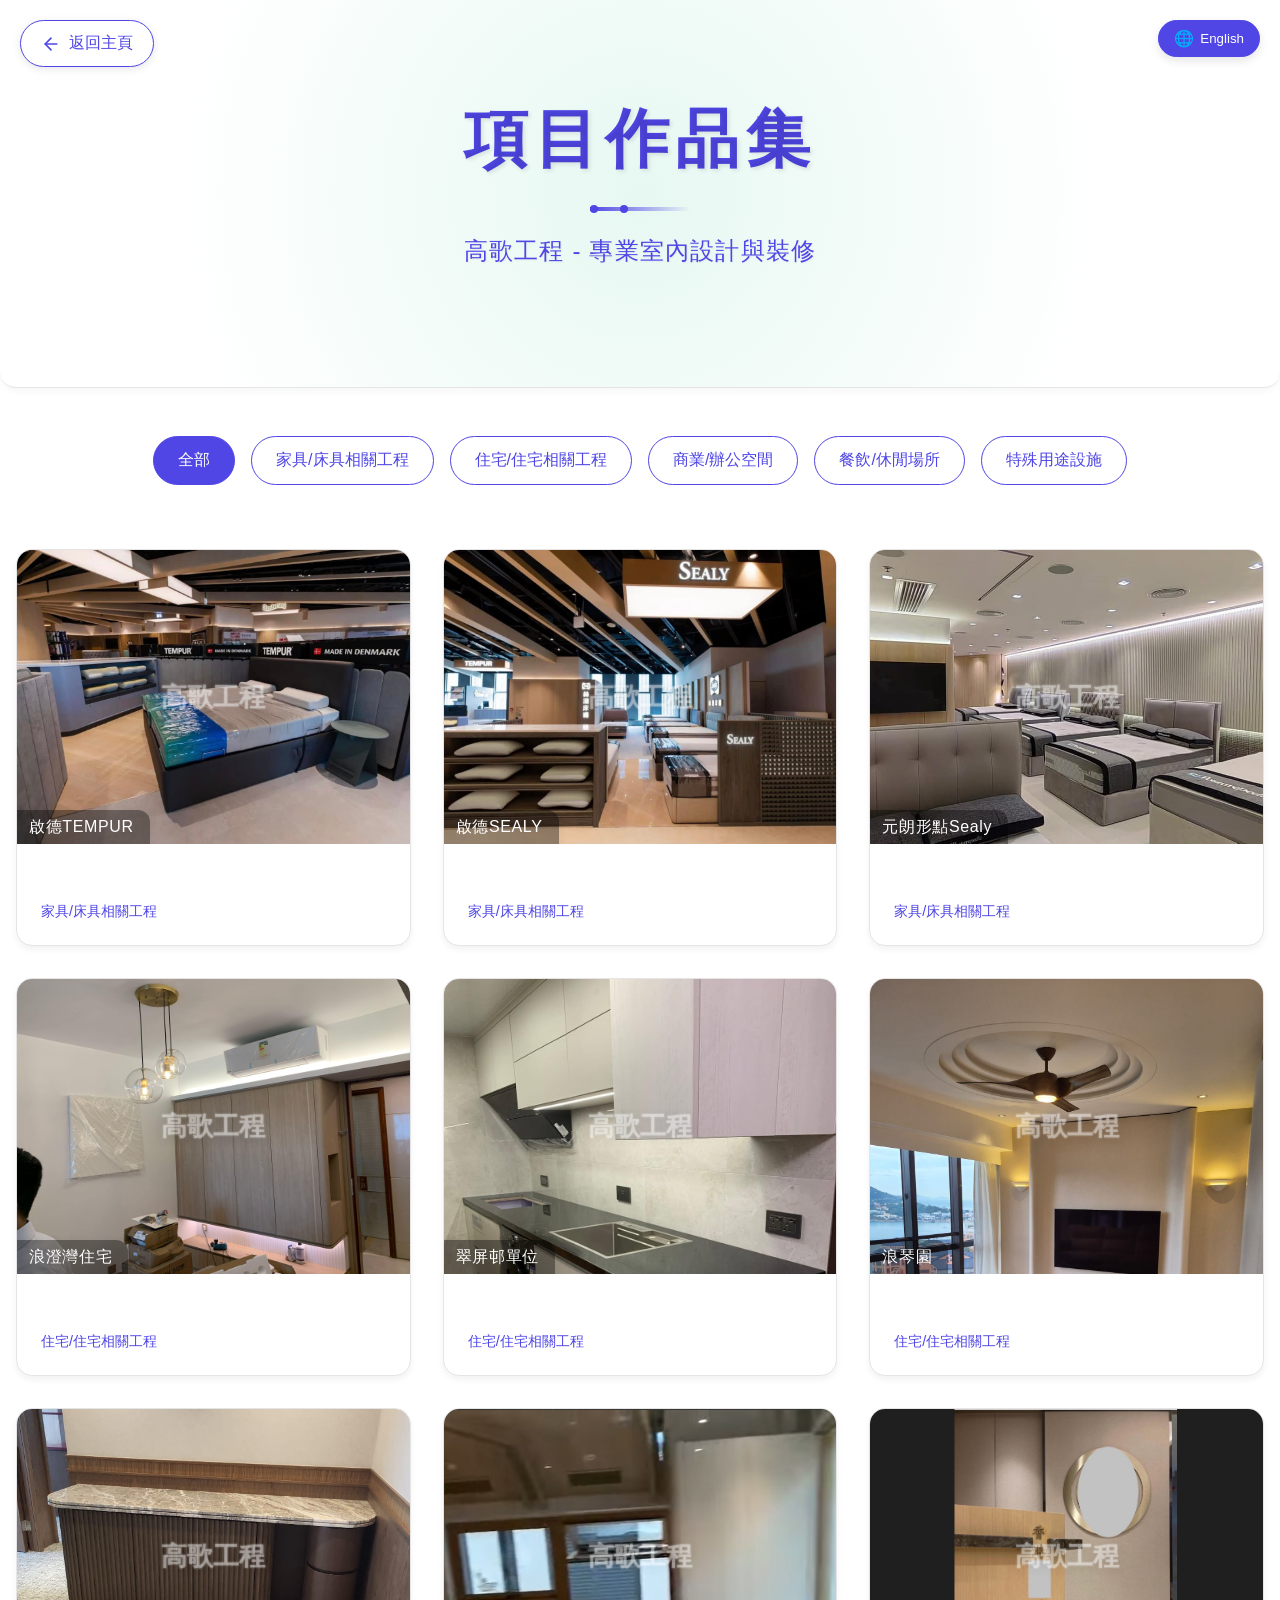
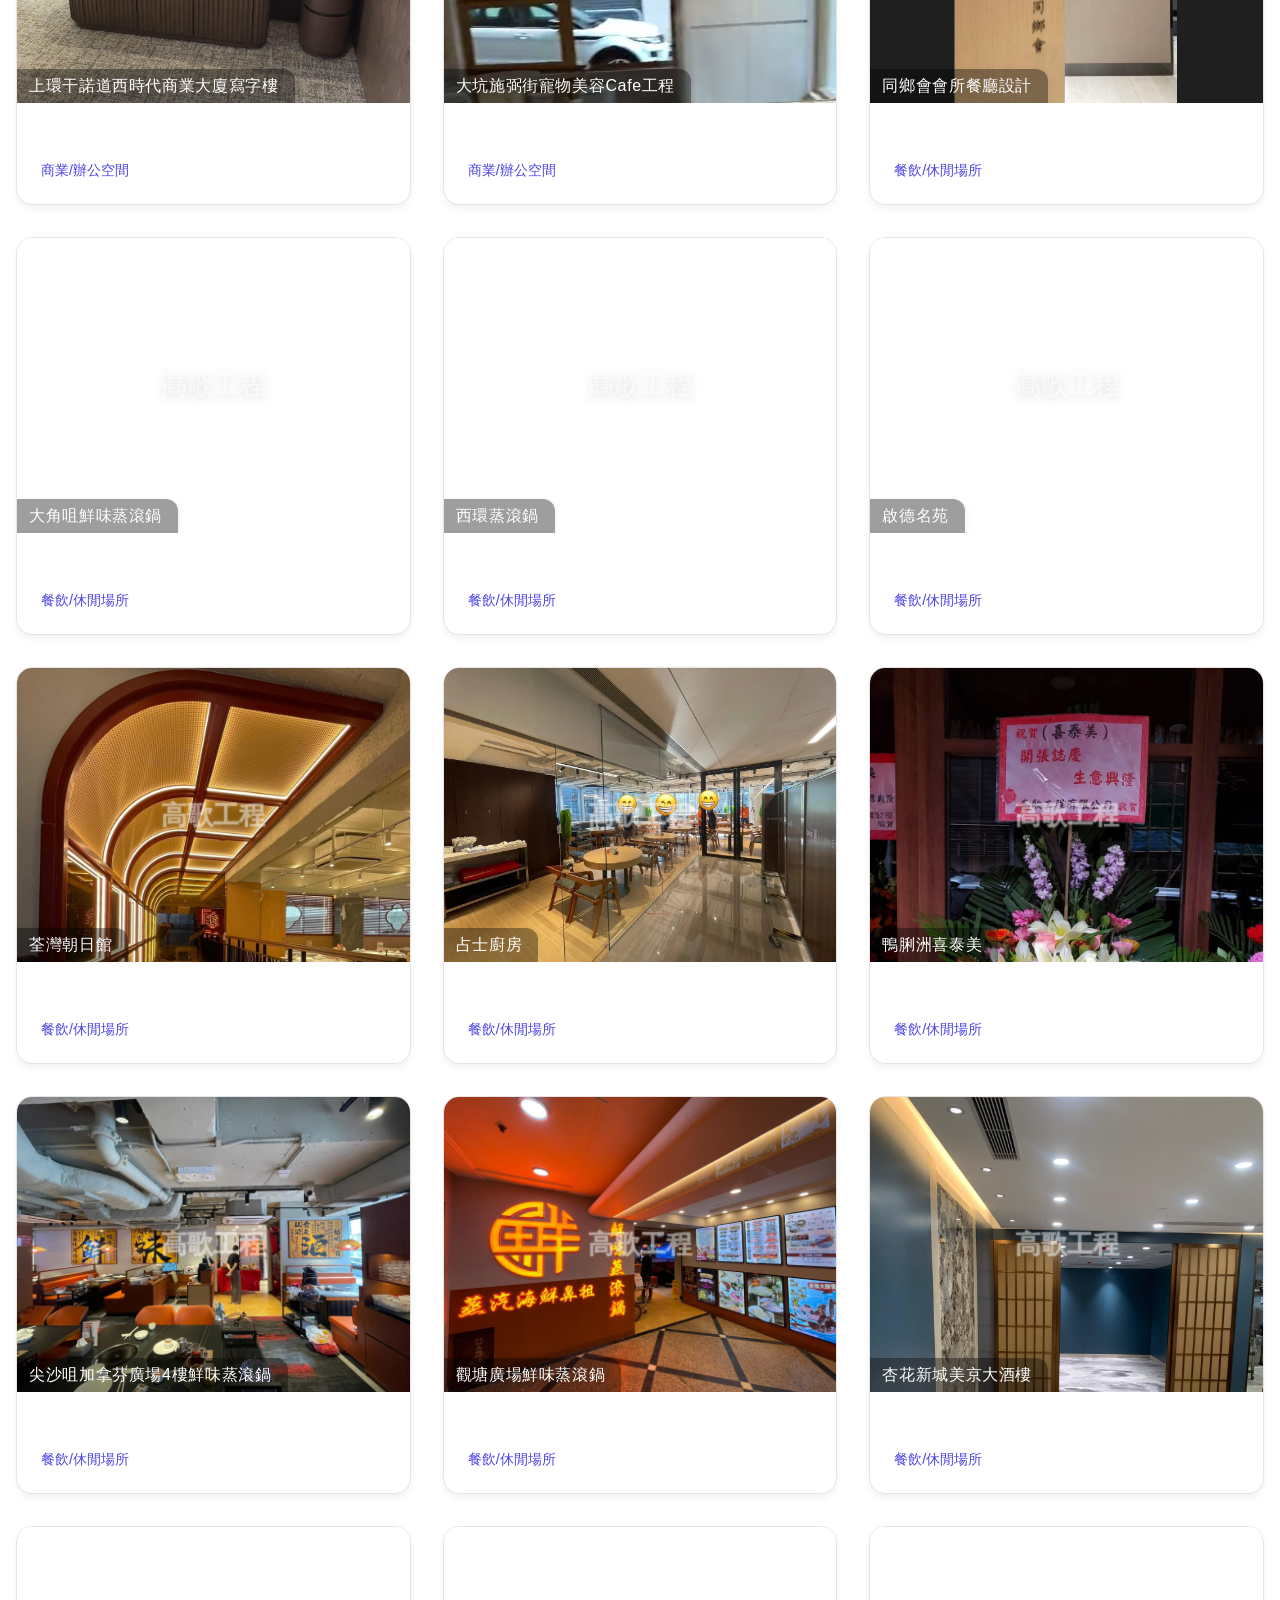
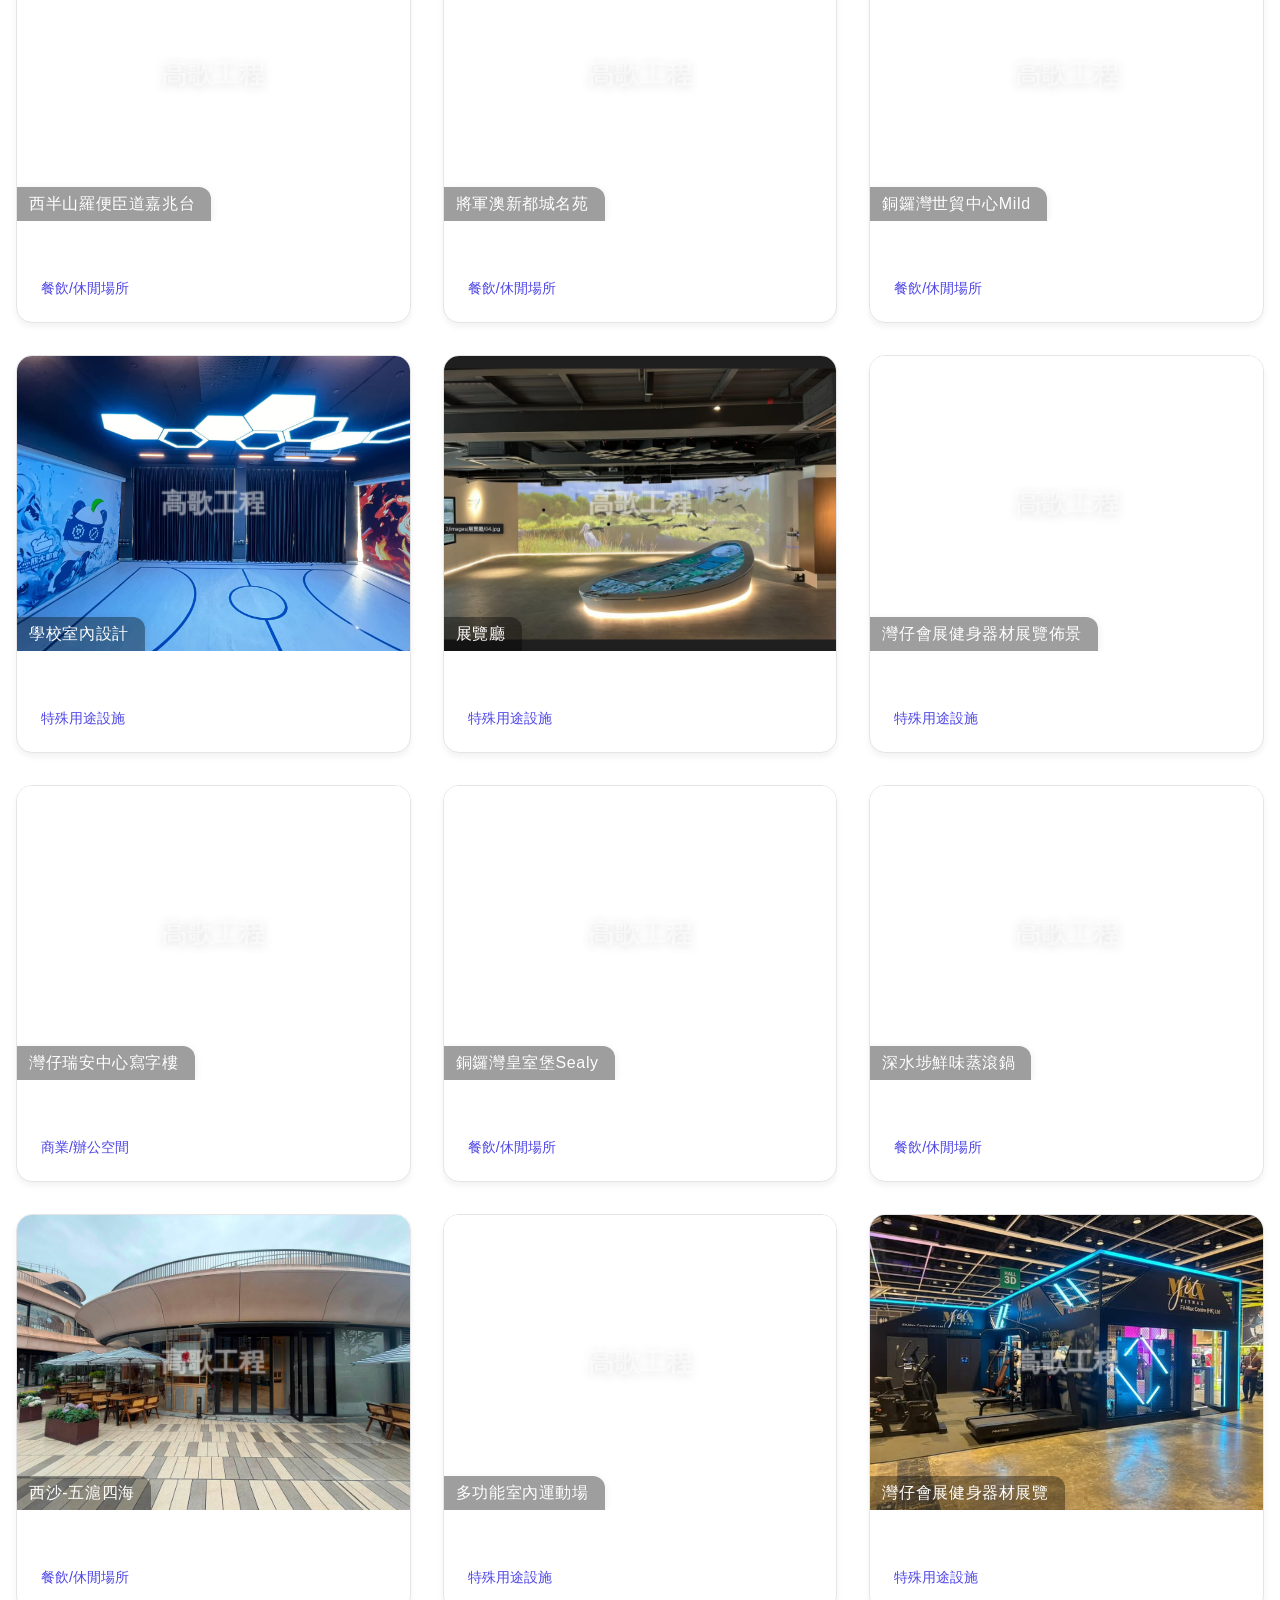
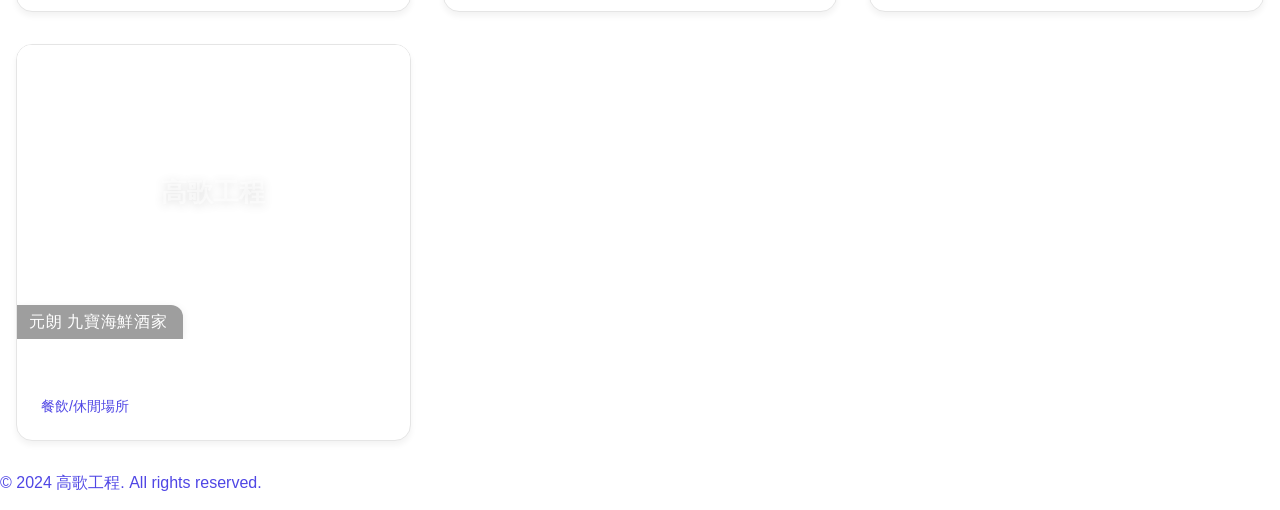
==== commit e88cf423: "Add project card via admin upload" ====
--- a/allphoto.html
+++ b/allphoto.html
@@ -1712,6 +1712,19 @@
                                     <div class="project-info">
                                         <h3>灣仔會展健身器材展覽</h3>
                                         <p>特殊用途設施</p>
+                                    </div>
+                                </div>
+                                                                <div class="project-card" data-category="restaurant">
+                                    <div class="project-image">
+                                        <span class="project-name-label">元朗 九寶海鮮酒家</span>
+                                        <div class="img-watermark-wrapper">
+                                            <img src="./images/九寶海鮮酒家/pasted-1788247578515.png" loading="lazy" decoding="async" alt="元朗 九寶海鮮酒家" style="object-position: center top;">
+                                            <div class="img-watermark">高歌工程</div>
+                                        </div>
+                                    </div>
+                                    <div class="project-info">
+                                        <h3>元朗 九寶海鮮酒家</h3>
+                                        <p>餐飲/休閒場所</p>
                                     </div>
                                 </div>
                                 <!-- ADMIN_UPLOAD_INSERT_POINT -->
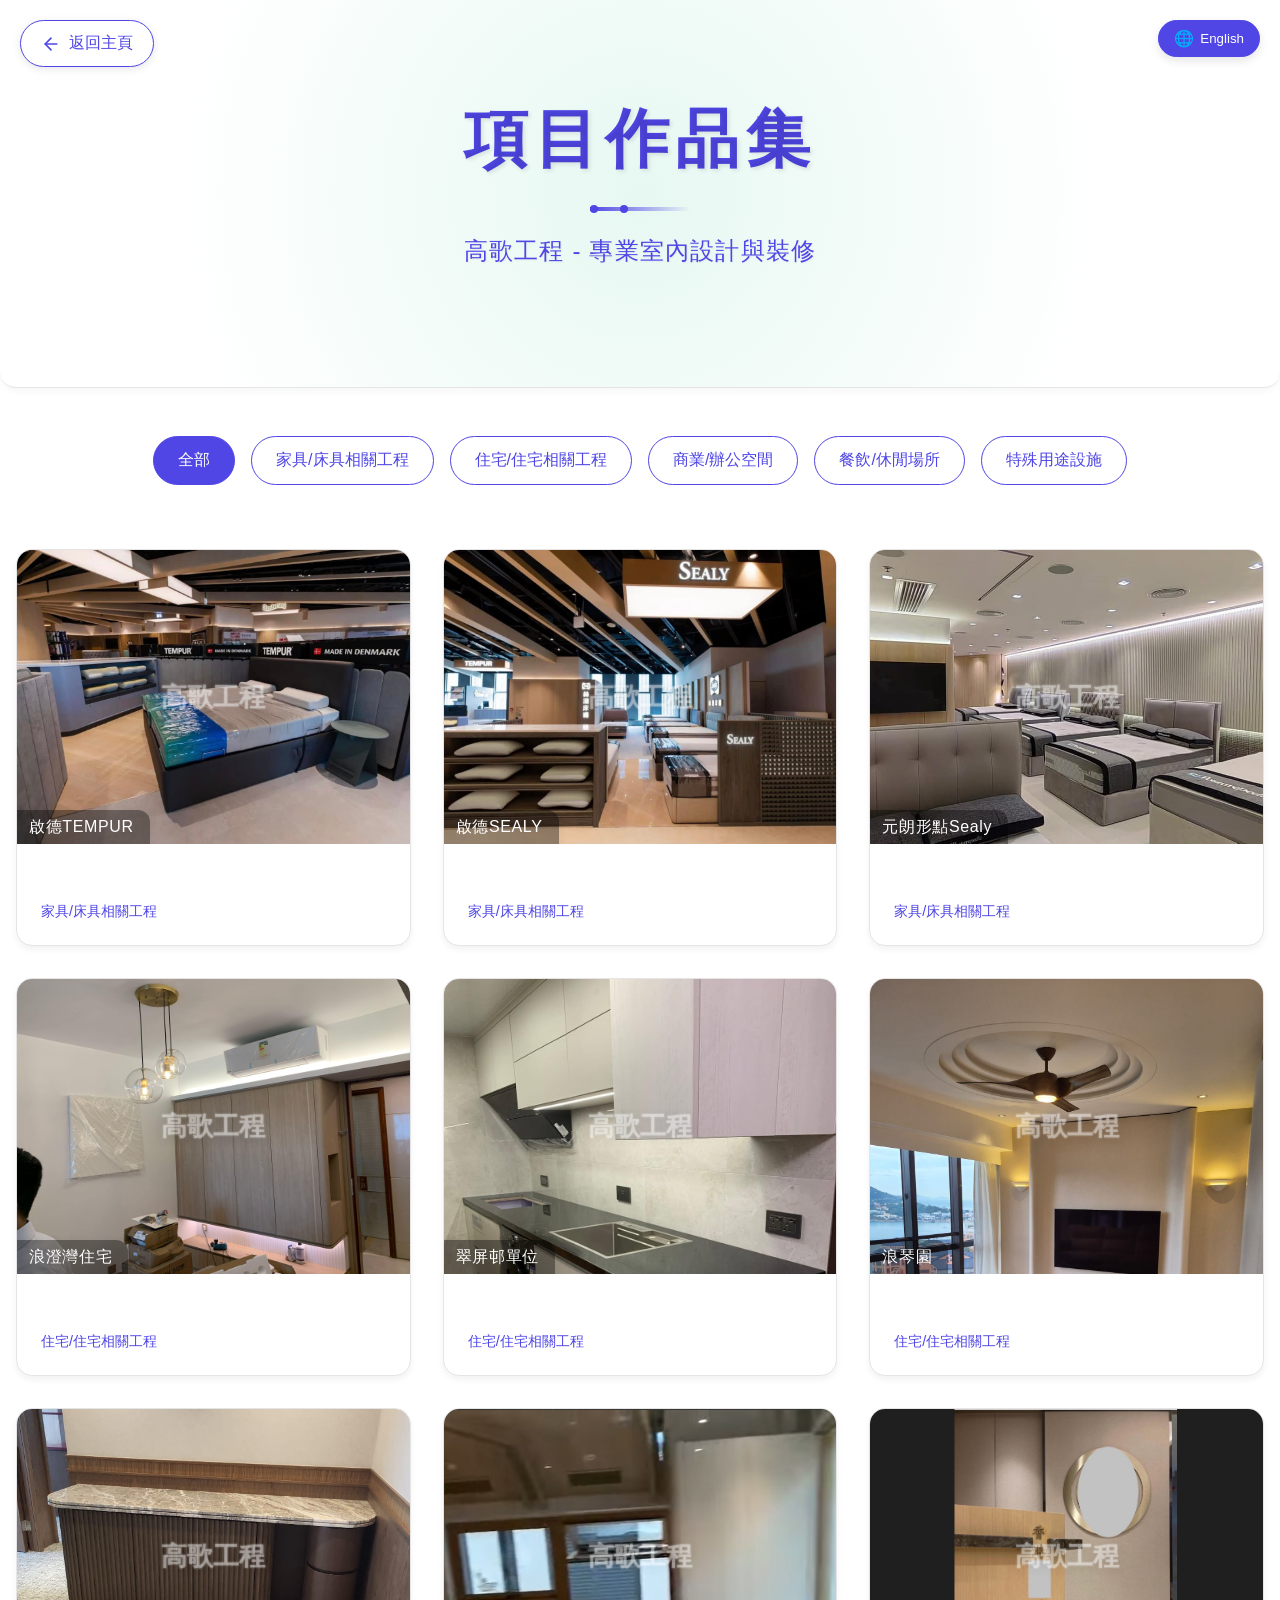
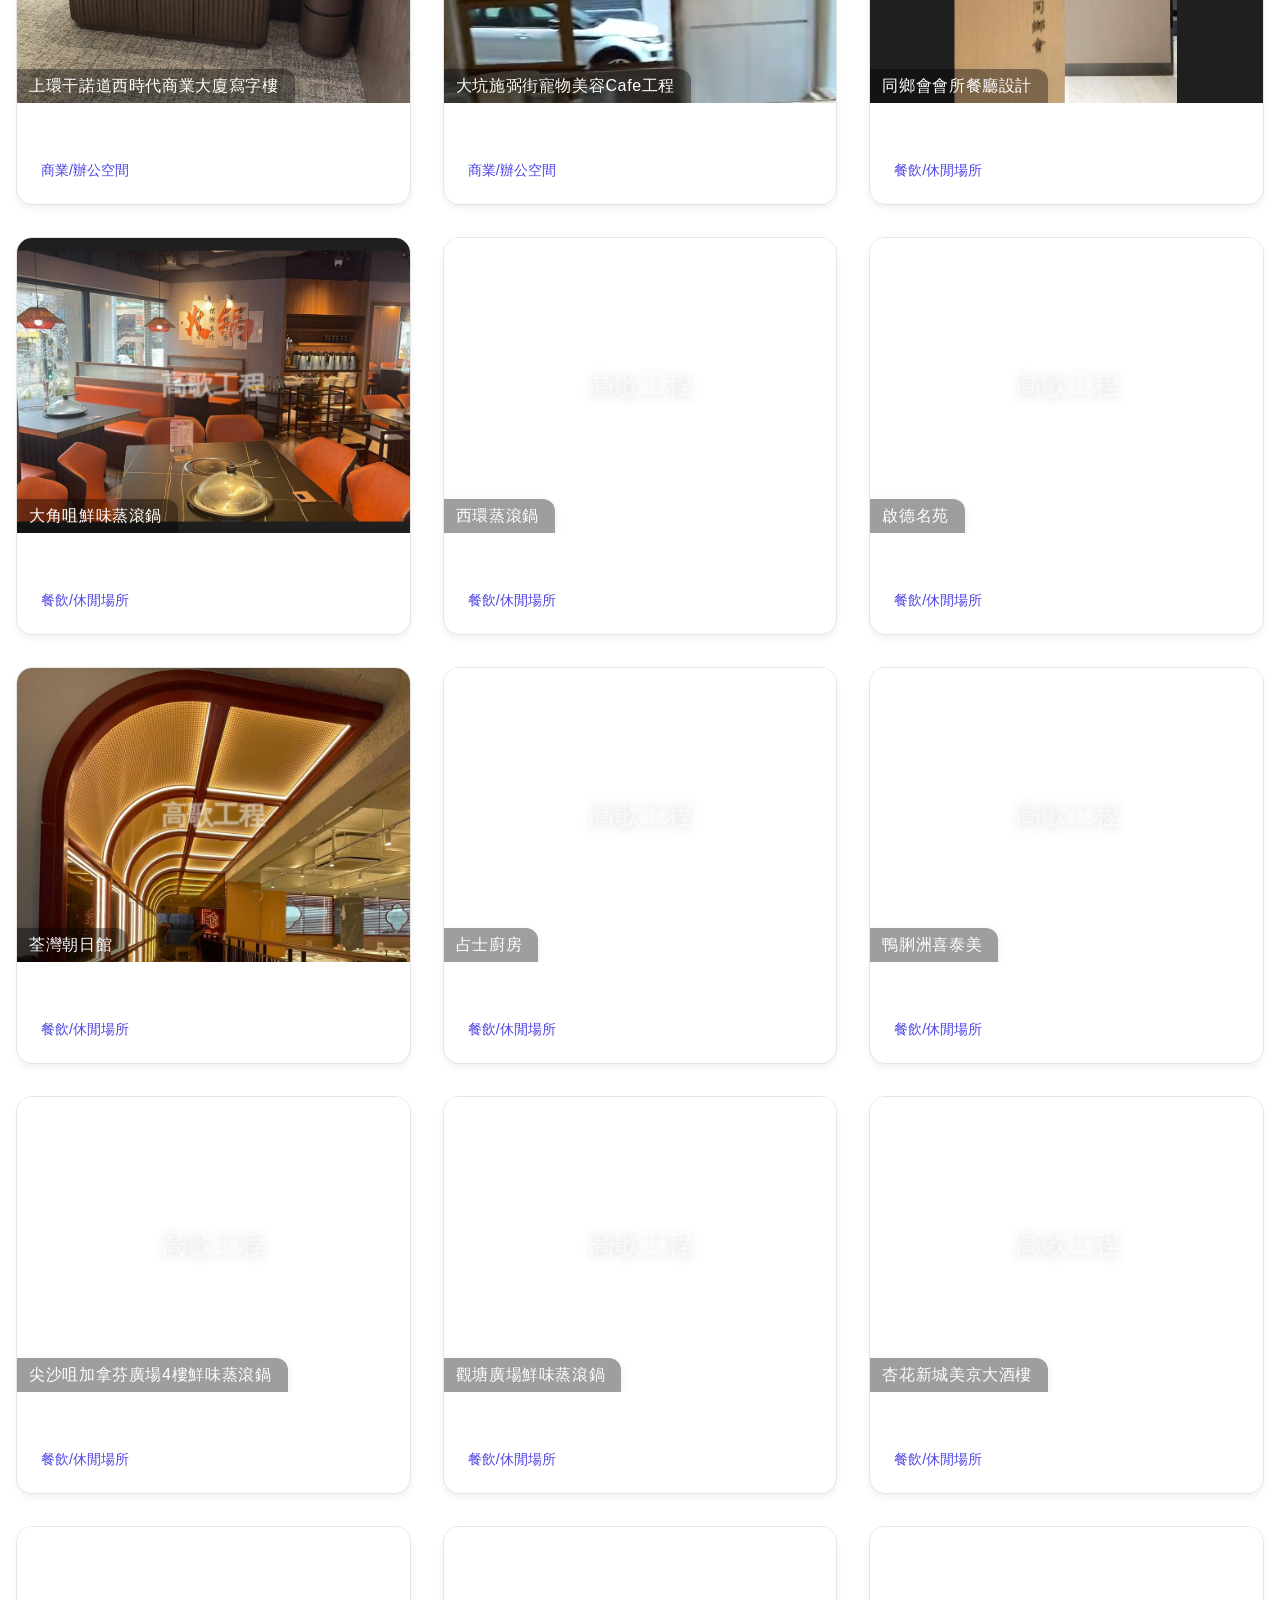
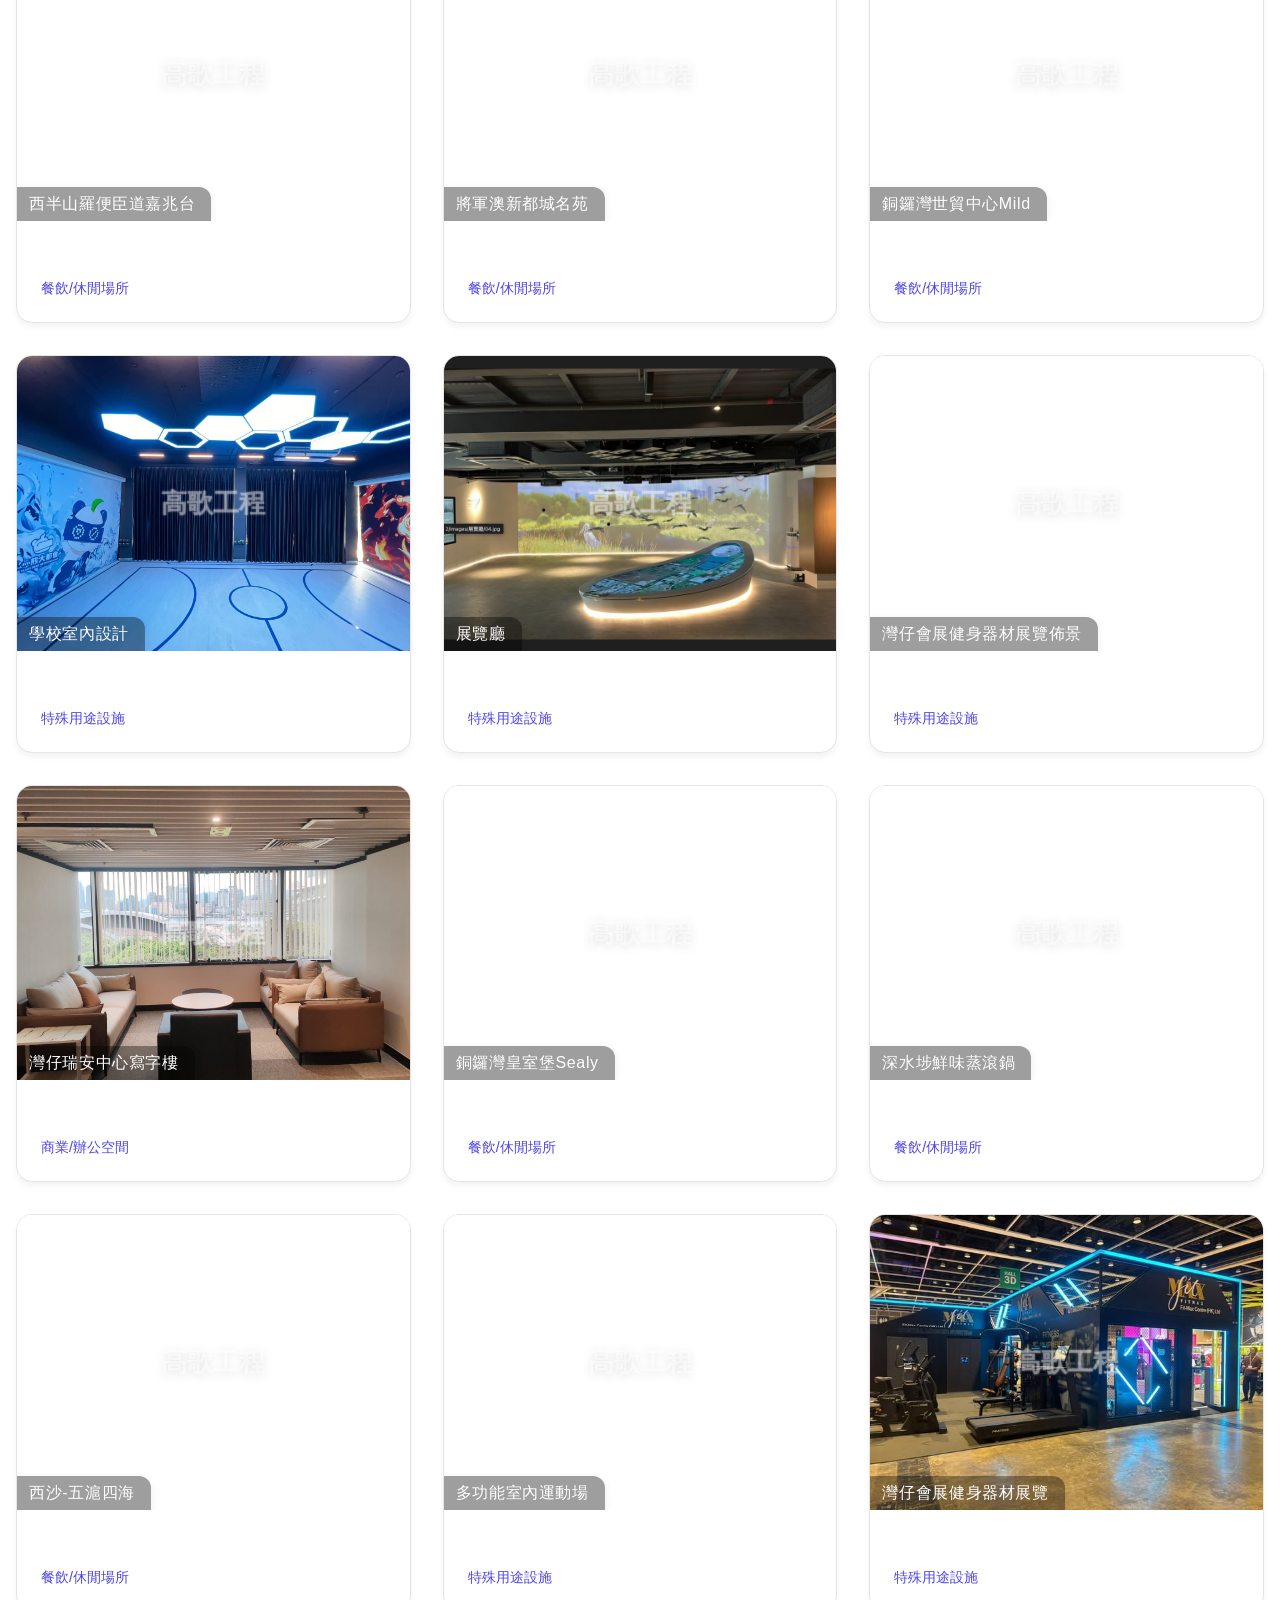
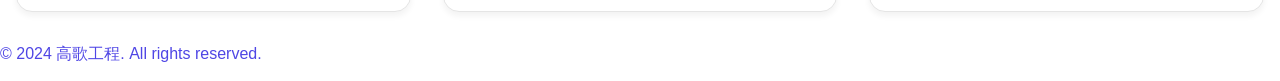
==== commit 39f48db1: "make it faster" ====
--- a/allphoto.html
+++ b/allphoto.html
@@ -1712,19 +1712,6 @@
                                     <div class="project-info">
                                         <h3>灣仔會展健身器材展覽</h3>
                                         <p>特殊用途設施</p>
-                                    </div>
-                                </div>
-                                                                <div class="project-card" data-category="restaurant">
-                                    <div class="project-image">
-                                        <span class="project-name-label">元朗 九寶海鮮酒家</span>
-                                        <div class="img-watermark-wrapper">
-                                            <img src="./images/九寶海鮮酒家/pasted-1788247578515.png" loading="lazy" decoding="async" alt="元朗 九寶海鮮酒家" style="object-position: center top;">
-                                            <div class="img-watermark">高歌工程</div>
-                                        </div>
-                                    </div>
-                                    <div class="project-info">
-                                        <h3>元朗 九寶海鮮酒家</h3>
-                                        <p>餐飲/休閒場所</p>
                                     </div>
                                 </div>
                                 <!-- ADMIN_UPLOAD_INSERT_POINT -->
@@ -2223,32 +2210,6 @@
             }];
         }
 
-        // 嘗試下一個圖片路徑
-        function tryNextImagePath(img, possiblePaths) {
-            const currentIndex = possiblePaths.findIndex(path => path === img.src);
-            const nextIndex = currentIndex + 1;
-            
-            if (nextIndex < possiblePaths.length) {
-                console.log('嘗試下一個路徑:', possiblePaths[nextIndex]);
-                img.src = possiblePaths[nextIndex];
-                img.onclick = () => openFullscreen(possiblePaths[nextIndex], img.alt);
-            } else {
-                console.log('所有路徑都嘗試過了，隱藏圖片');
-                img.style.display = 'none';
-                
-                // 顯示簡潔的無圖片提示
-                const wrapper = img.parentElement;
-                wrapper.innerHTML = `
-                    <div style="display: flex; align-items: center; justify-content: center; height: 300px; background: #f8f9fa; border-radius: 8px;">
-                        <div style="text-align: center; color: #666;">
-                            <div style="font-size: 48px; margin-bottom: 10px;">📷</div>
-                            <div>暫無圖片</div>
-                        </div>
-                    </div>
-                `;
-            }
-        }
-
         // 更新彈窗圖片內容
         function updateModalImages(originalTitle, foundImages) {
             const modalBody = document.querySelector('.modal-body');
@@ -2436,93 +2397,35 @@
             });
         }
 
-        // 獲取項目圖片 - 修復版本：正確檢查所有圖片
+        // ---- 圖片清單快取（取代逐張猜測探測） ----
+        let imageManifest = null;
+
+        async function loadManifest() {
+            if (imageManifest) return imageManifest;
+            try {
+                const response = await fetch('./images-manifest.json');
+                imageManifest = await response.json();
+            } catch (error) {
+                console.error('無法載入圖片清單:', error);
+                imageManifest = {};
+            }
+            return imageManifest;
+        }
+
+        // 獲取項目圖片 - 直接讀取 images-manifest.json，不再逐張探測
         async function getProjectImages(projectTitle) {
-            const foundImages = [];
-            const maxImages = 25; // 增加檢查數量
-            
-            console.log('開始搜尋項目圖片:', projectTitle);
-            
-            // 創建所有可能的路徑
-            const allPaths = [];
-            for (let i = 1; i <= maxImages; i++) {
-                const paths = [
-                    `./images/${projectTitle}/${i.toString().padStart(2, '0')}.jpg`,
-                    `./images/${projectTitle}/${i}.jpg`,
-                    `./images/${projectTitle}/${i.toString().padStart(2, '0')}.png`,
-                    `./images/${projectTitle}/${i}.png`
-                ];
-                paths.forEach(path => {
-                    allPaths.push({ number: i, path: path, type: path.split('.').pop() });
-                });
-            }
-            
-            // 並行檢查所有路徑，但分批處理避免過載
-            const batchSize = 20;
-            const allChecks = allPaths.map(async (item) => {
-                try {
-                    const exists = await checkImageExists(item.path);
-                    if (exists) {
-                        console.log('找到圖片:', item.path);
-                        return item;
-                    }
-                } catch (error) {
-                    // 忽略錯誤
-                }
-                return null;
-            });
-            
-            // 等待所有檢查完成
-            const allResults = await Promise.all(allChecks);
-            
-            // 收集找到的圖片，去重（同一數字的不同格式）
-            const imageMap = new Map();
-            allResults.forEach(result => {
-                if (result) {
-                    const key = result.number;
-                    if (!imageMap.has(key)) {
-                        imageMap.set(key, result);
-                        foundImages.push(result);
-                    }
-                }
-            });
-            
-            console.log('圖片搜尋完成，總計:', foundImages.length, '張');
-            return foundImages.sort((a, b) => a.number - b.number);
-        }
-
-        // 檢查圖片是否存在 - 平衡版本：適中的超時時間
-        function checkImageExists(src) {
-            return new Promise((resolve) => {
-                const img = new Image();
-                let resolved = false;
-                
-                // 設置適中的超時時間，平衡速度和可靠性
-                const timeout = setTimeout(() => {
-                    if (!resolved) {
-                        resolved = true;
-                        resolve(false);
-                    }
-                }, 300); // 調整為300毫秒超時，提高可靠性
-                
-                img.onload = () => {
-                    if (!resolved) {
-                        resolved = true;
-                        clearTimeout(timeout);
-                        resolve(true);
-                    }
-                };
-                
-                img.onerror = () => {
-                    if (!resolved) {
-                        resolved = true;
-                        clearTimeout(timeout);
-                        resolve(false);
-                    }
-                };
-                
-                img.src = src;
-            });
+            const manifest = await loadManifest();
+            const files = manifest[projectTitle] || [];
+
+            if (files.length === 0) {
+                console.warn('清單中找不到此項目的圖片:', projectTitle);
+            }
+
+            return files.map((filename, index) => ({
+                number: index + 1,
+                path: `./images/${projectTitle}/${filename}`,
+                type: filename.split('.').pop()
+            }));
         }
 
         // 全屏查看功能
@@ -2855,6 +2758,9 @@
 
         // 初始化
         function initializeApp() {
+            // 預先載入圖片清單，加快首次點擊速度
+            loadManifest();
+
             // 保存原始標題和分類文字
             document.querySelectorAll('.project-card .project-name-label').forEach(label => {
                 if (!label.getAttribute('data-original-title')) {
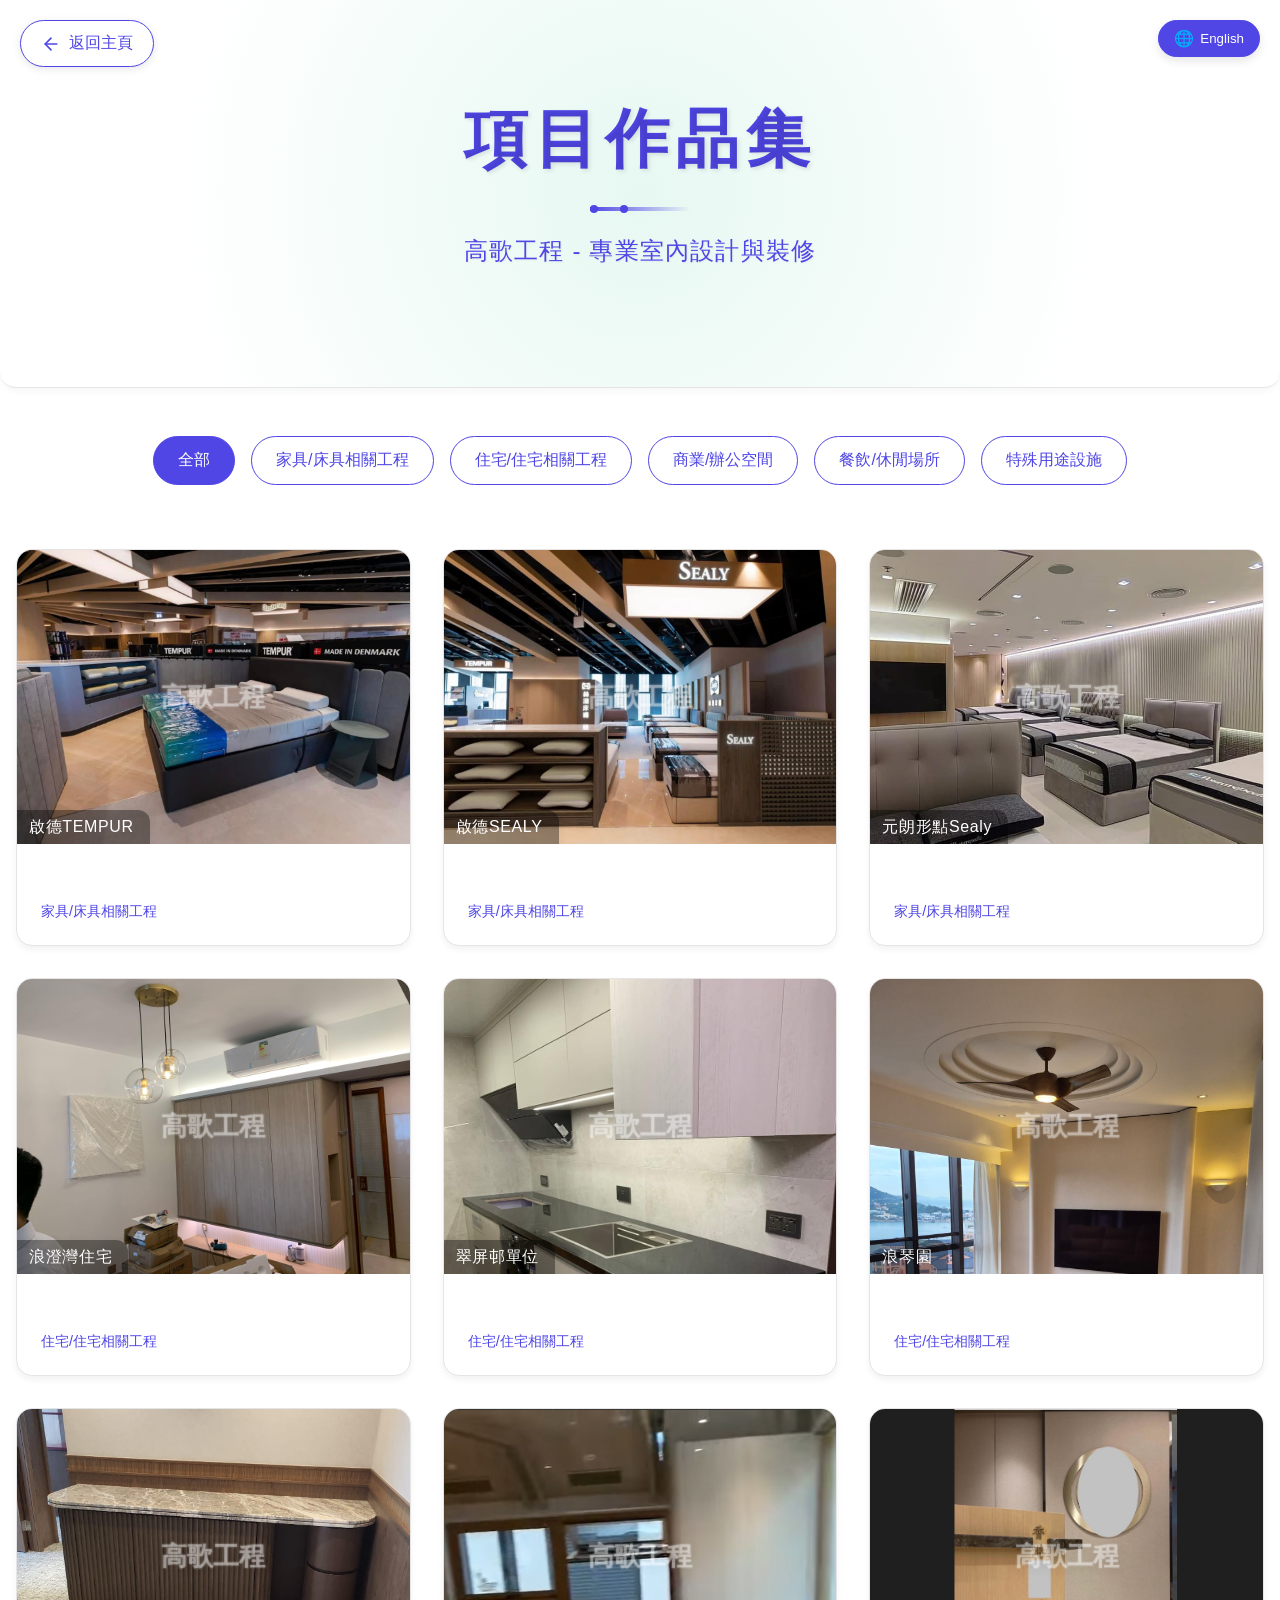
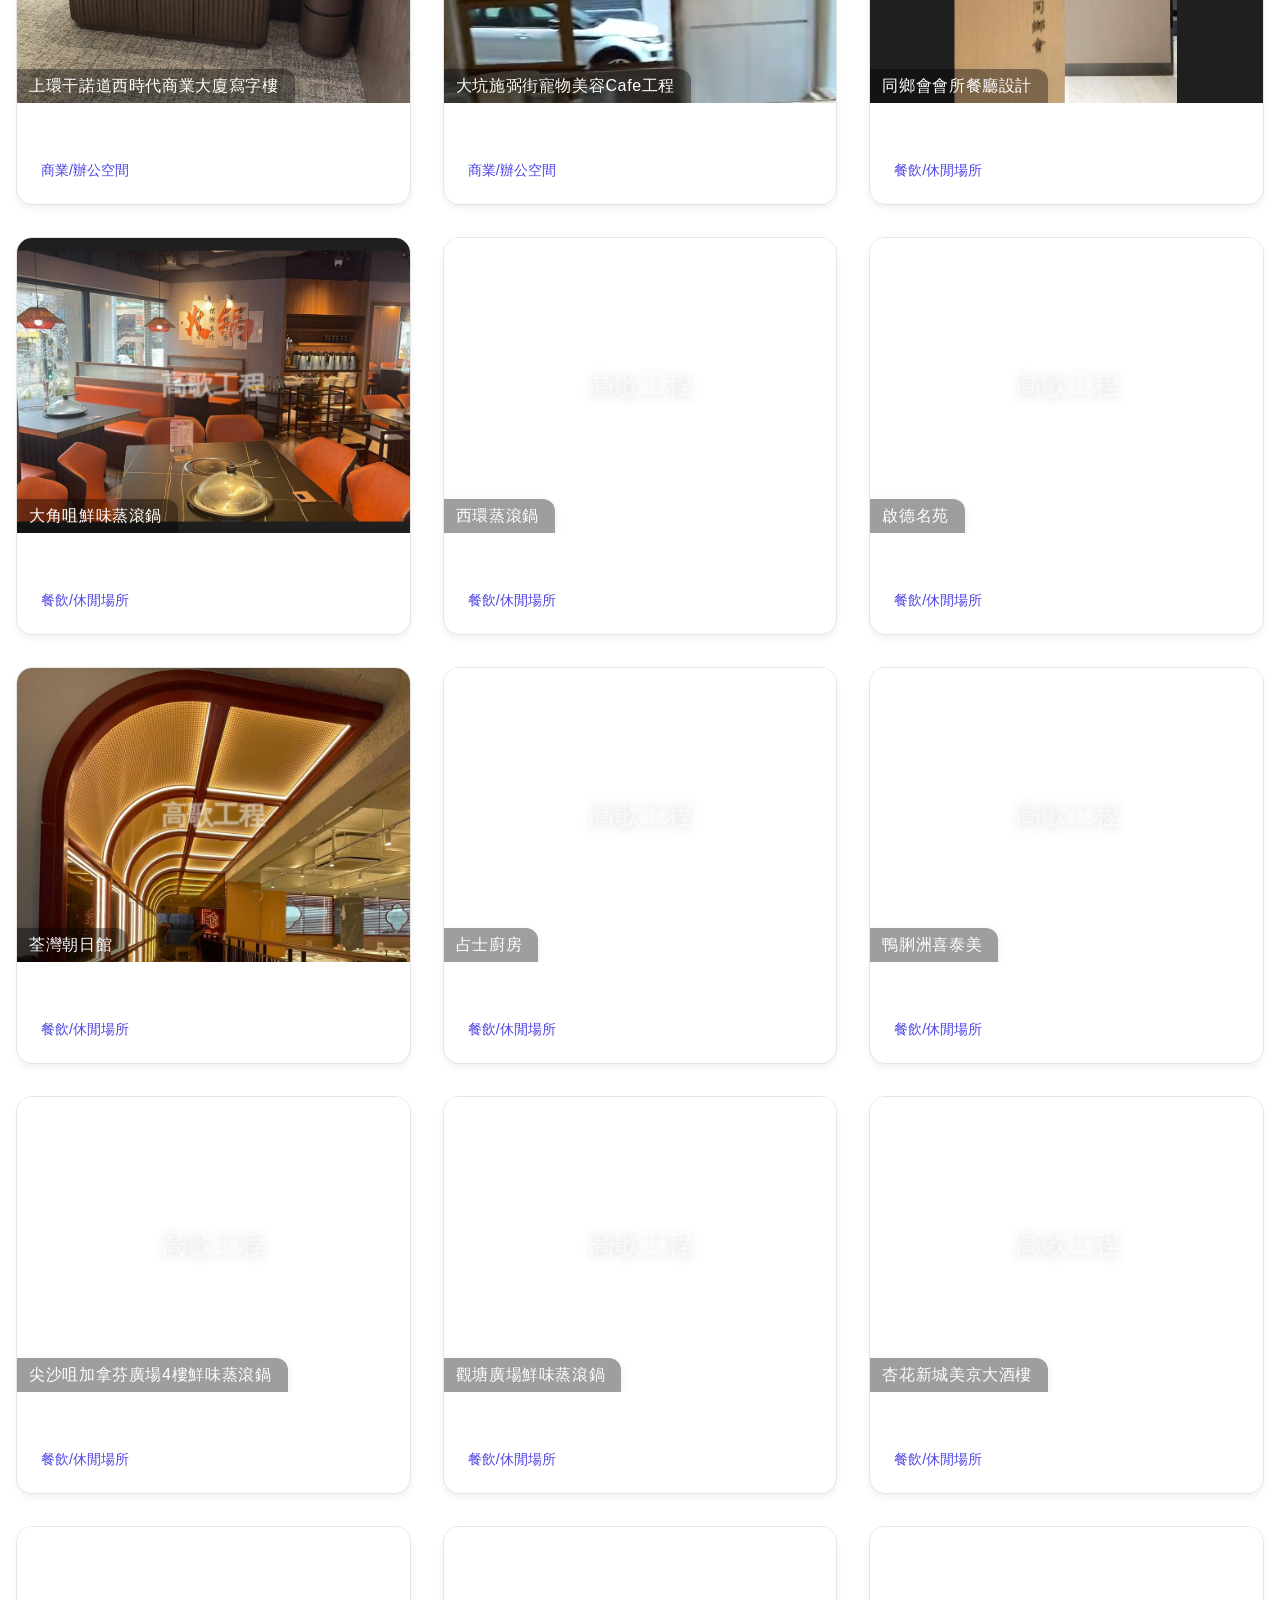
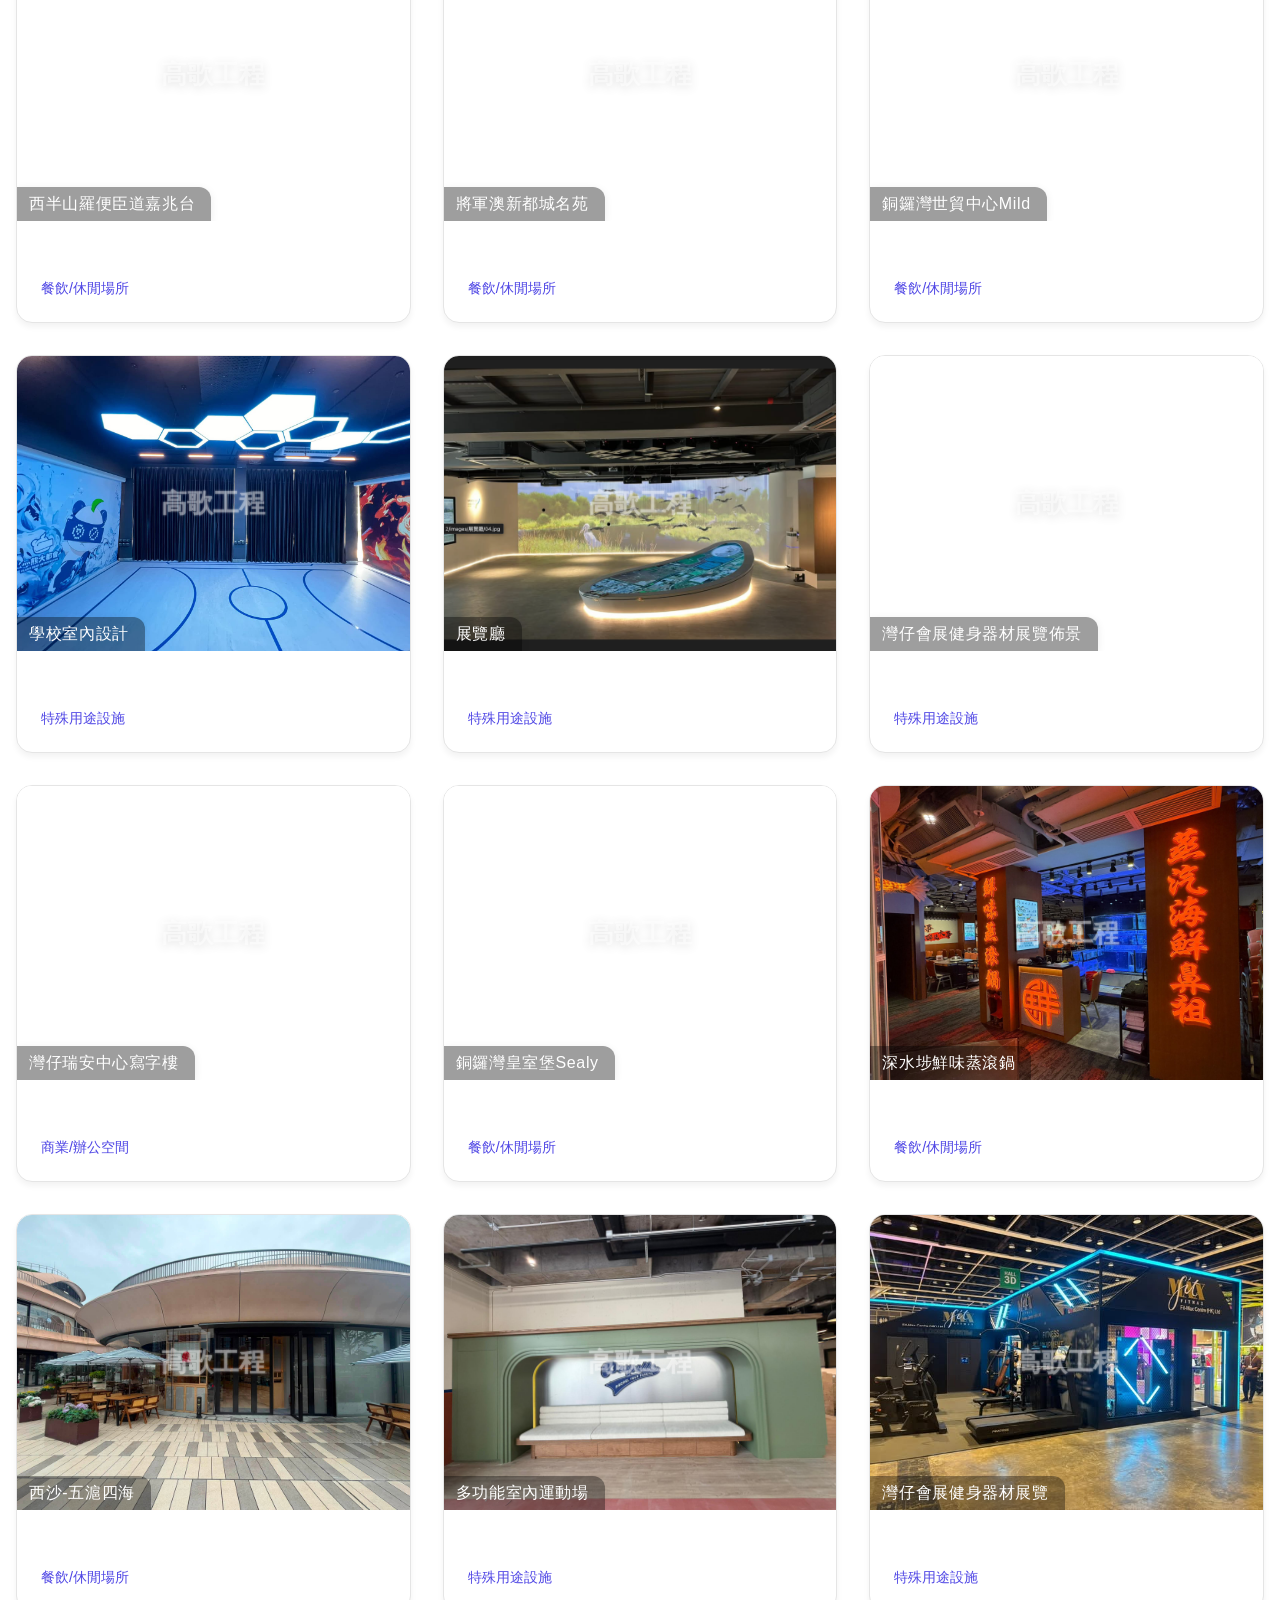
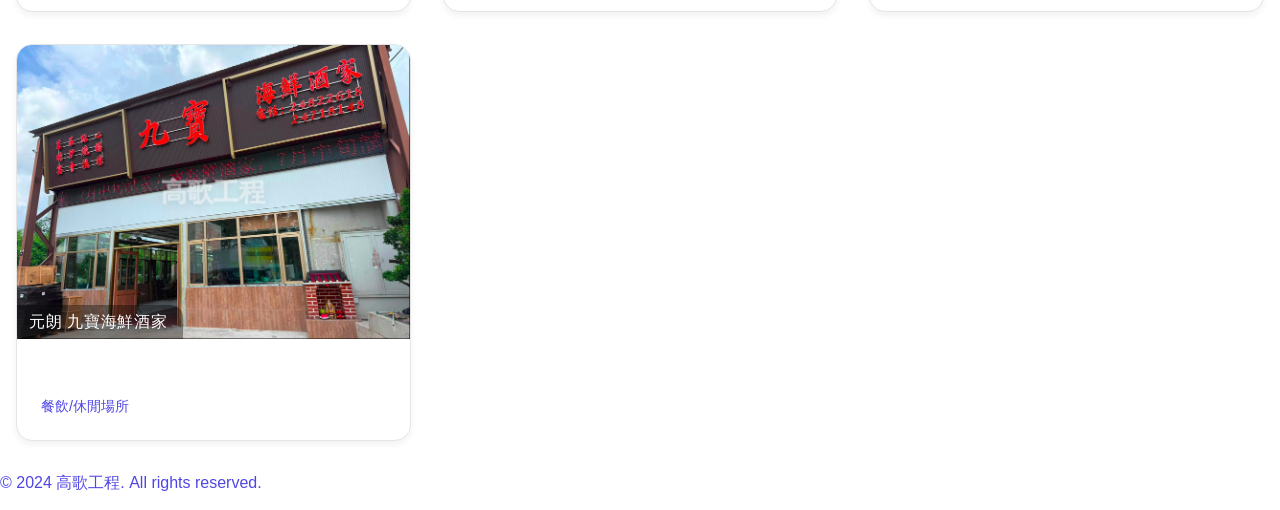
==== commit d54c1761: "Merge branch 'main' of https://github.com/NeoIsBackAgain/KOCO-sing_hing" ====
--- a/allphoto.html
+++ b/allphoto.html
@@ -1712,6 +1712,19 @@
                                     <div class="project-info">
                                         <h3>灣仔會展健身器材展覽</h3>
                                         <p>特殊用途設施</p>
+                                    </div>
+                                </div>
+                                                                <div class="project-card" data-category="restaurant">
+                                    <div class="project-image">
+                                        <span class="project-name-label">元朗 九寶海鮮酒家</span>
+                                        <div class="img-watermark-wrapper">
+                                            <img src="./images/九寶海鮮酒家/pasted-1788247578515.png" loading="lazy" decoding="async" alt="元朗 九寶海鮮酒家" style="object-position: center top;">
+                                            <div class="img-watermark">高歌工程</div>
+                                        </div>
+                                    </div>
+                                    <div class="project-info">
+                                        <h3>元朗 九寶海鮮酒家</h3>
+                                        <p>餐飲/休閒場所</p>
                                     </div>
                                 </div>
                                 <!-- ADMIN_UPLOAD_INSERT_POINT -->
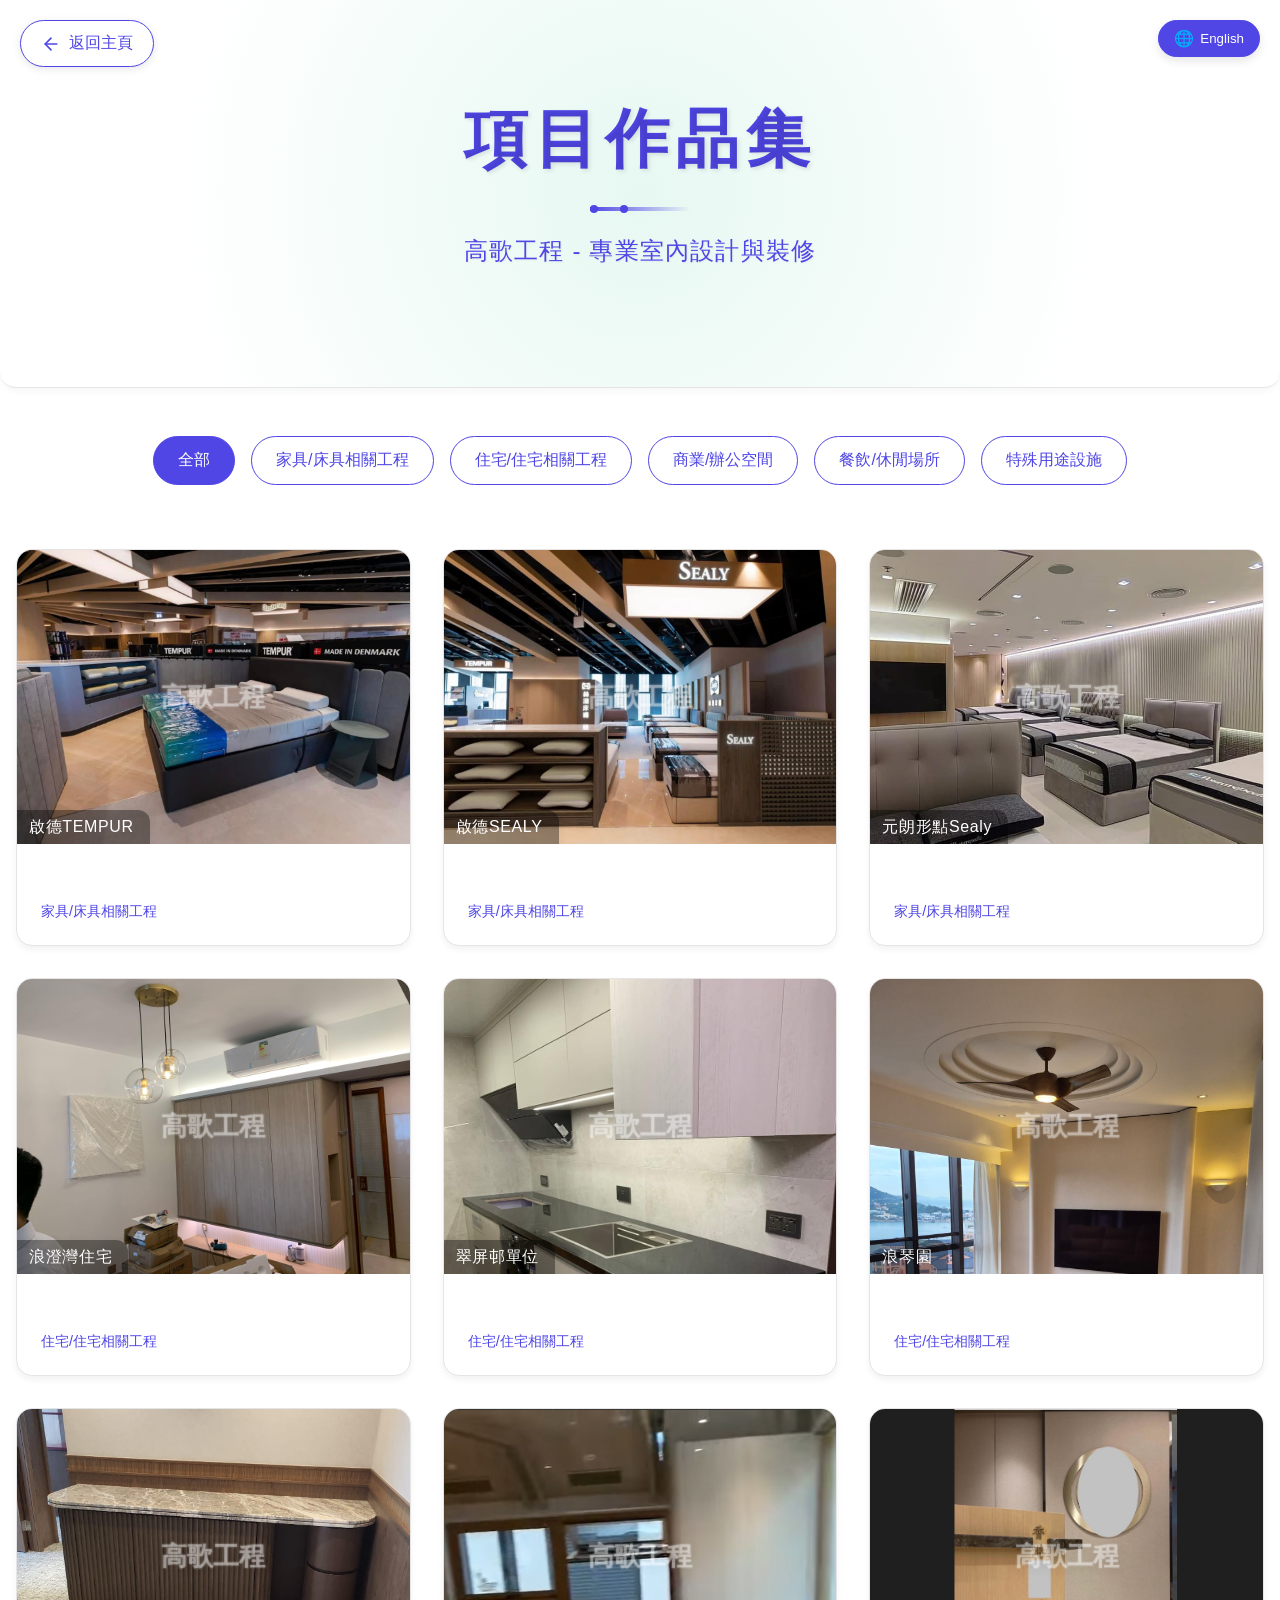
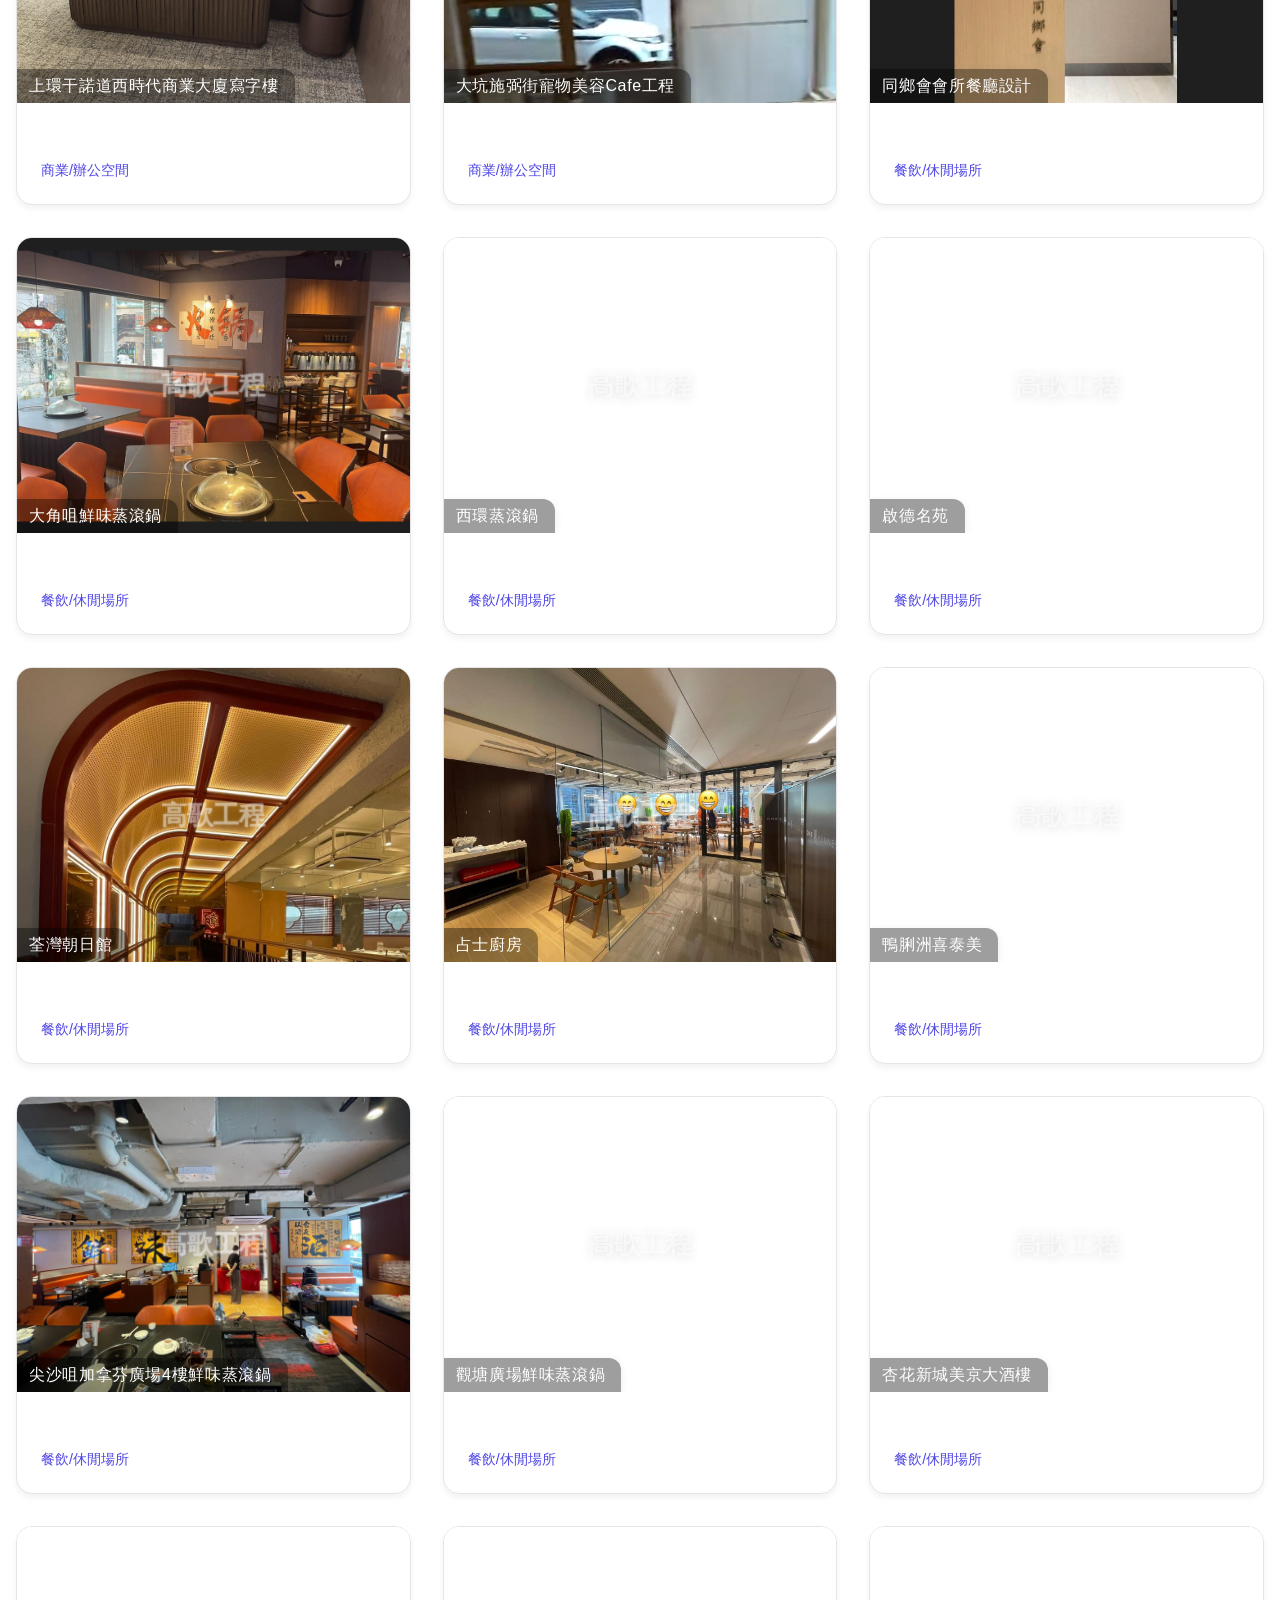
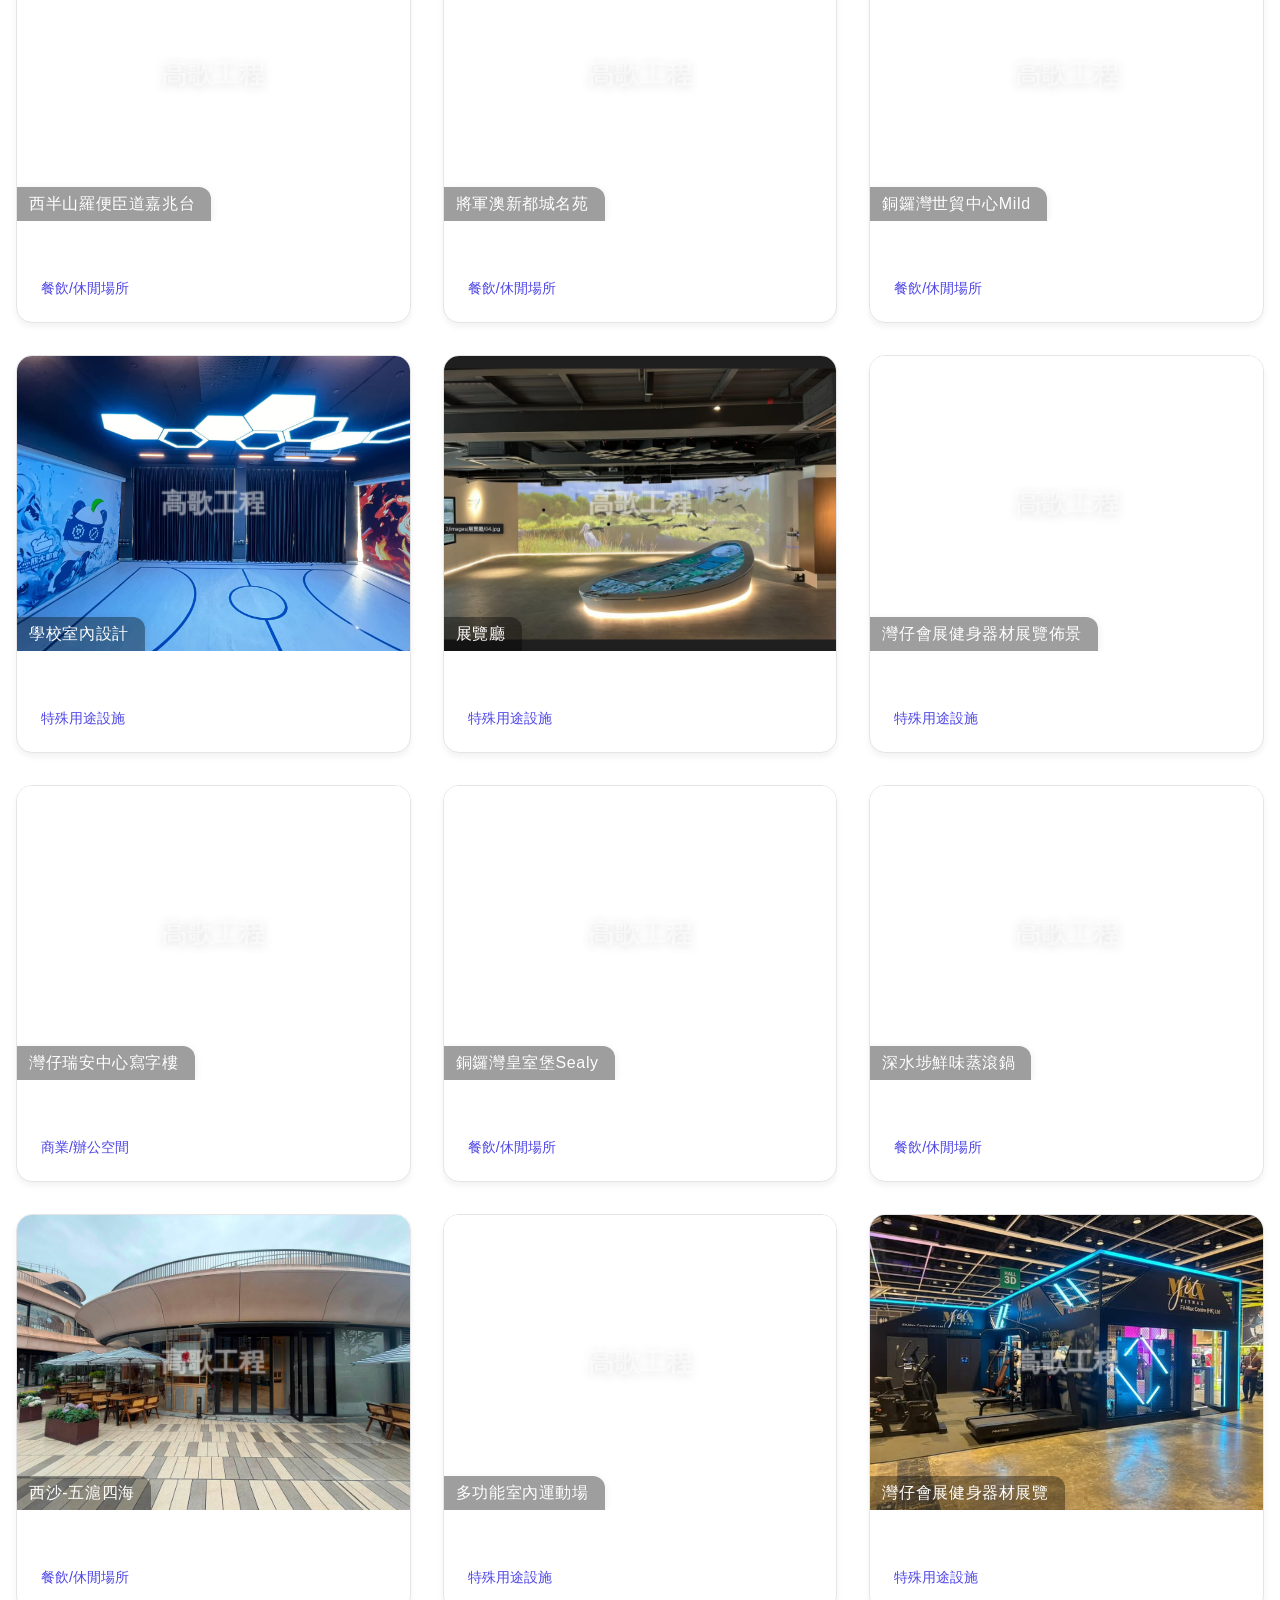
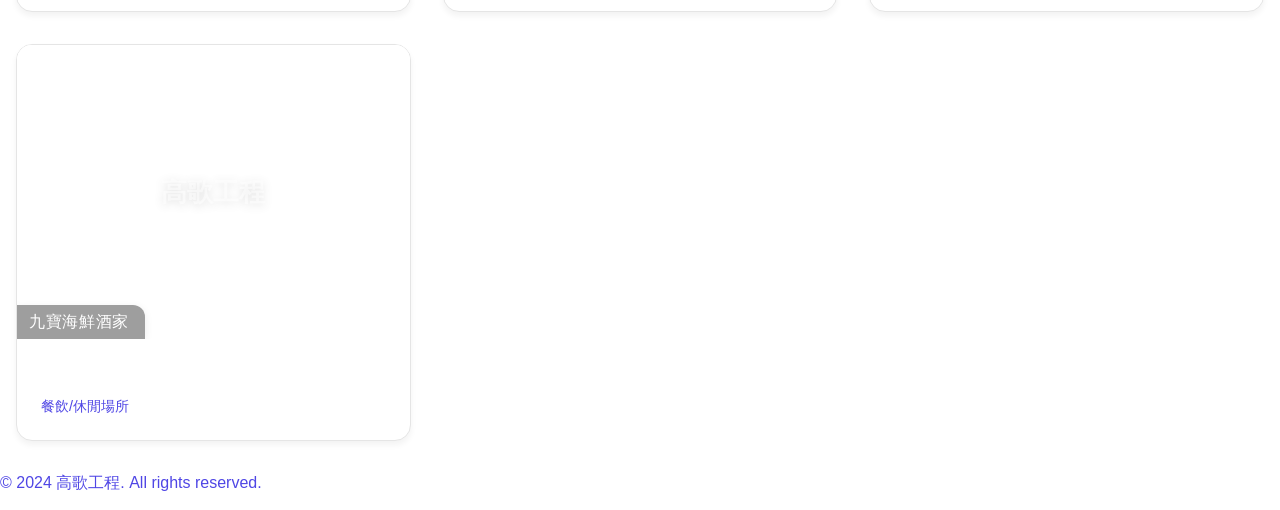
==== commit 097233a6: "fix cant have the sapce" ====
--- a/allphoto.html
+++ b/allphoto.html
@@ -1716,9 +1716,9 @@
                                 </div>
                                                                 <div class="project-card" data-category="restaurant">
                                     <div class="project-image">
-                                        <span class="project-name-label">元朗 九寶海鮮酒家</span>
-                                        <div class="img-watermark-wrapper">
-                                            <img src="./images/九寶海鮮酒家/pasted-1788247578515.png" loading="lazy" decoding="async" alt="元朗 九寶海鮮酒家" style="object-position: center top;">
+                                        <span class="project-name-label">九寶海鮮酒家</span>
+                                        <div class="img-watermark-wrapper">
+                                            <img src="./images/九寶海鮮酒家/01.jpg" loading="lazy" decoding="async" alt="元朗 九寶海鮮酒家" style="object-position: center top;">
                                             <div class="img-watermark">高歌工程</div>
                                         </div>
                                     </div>
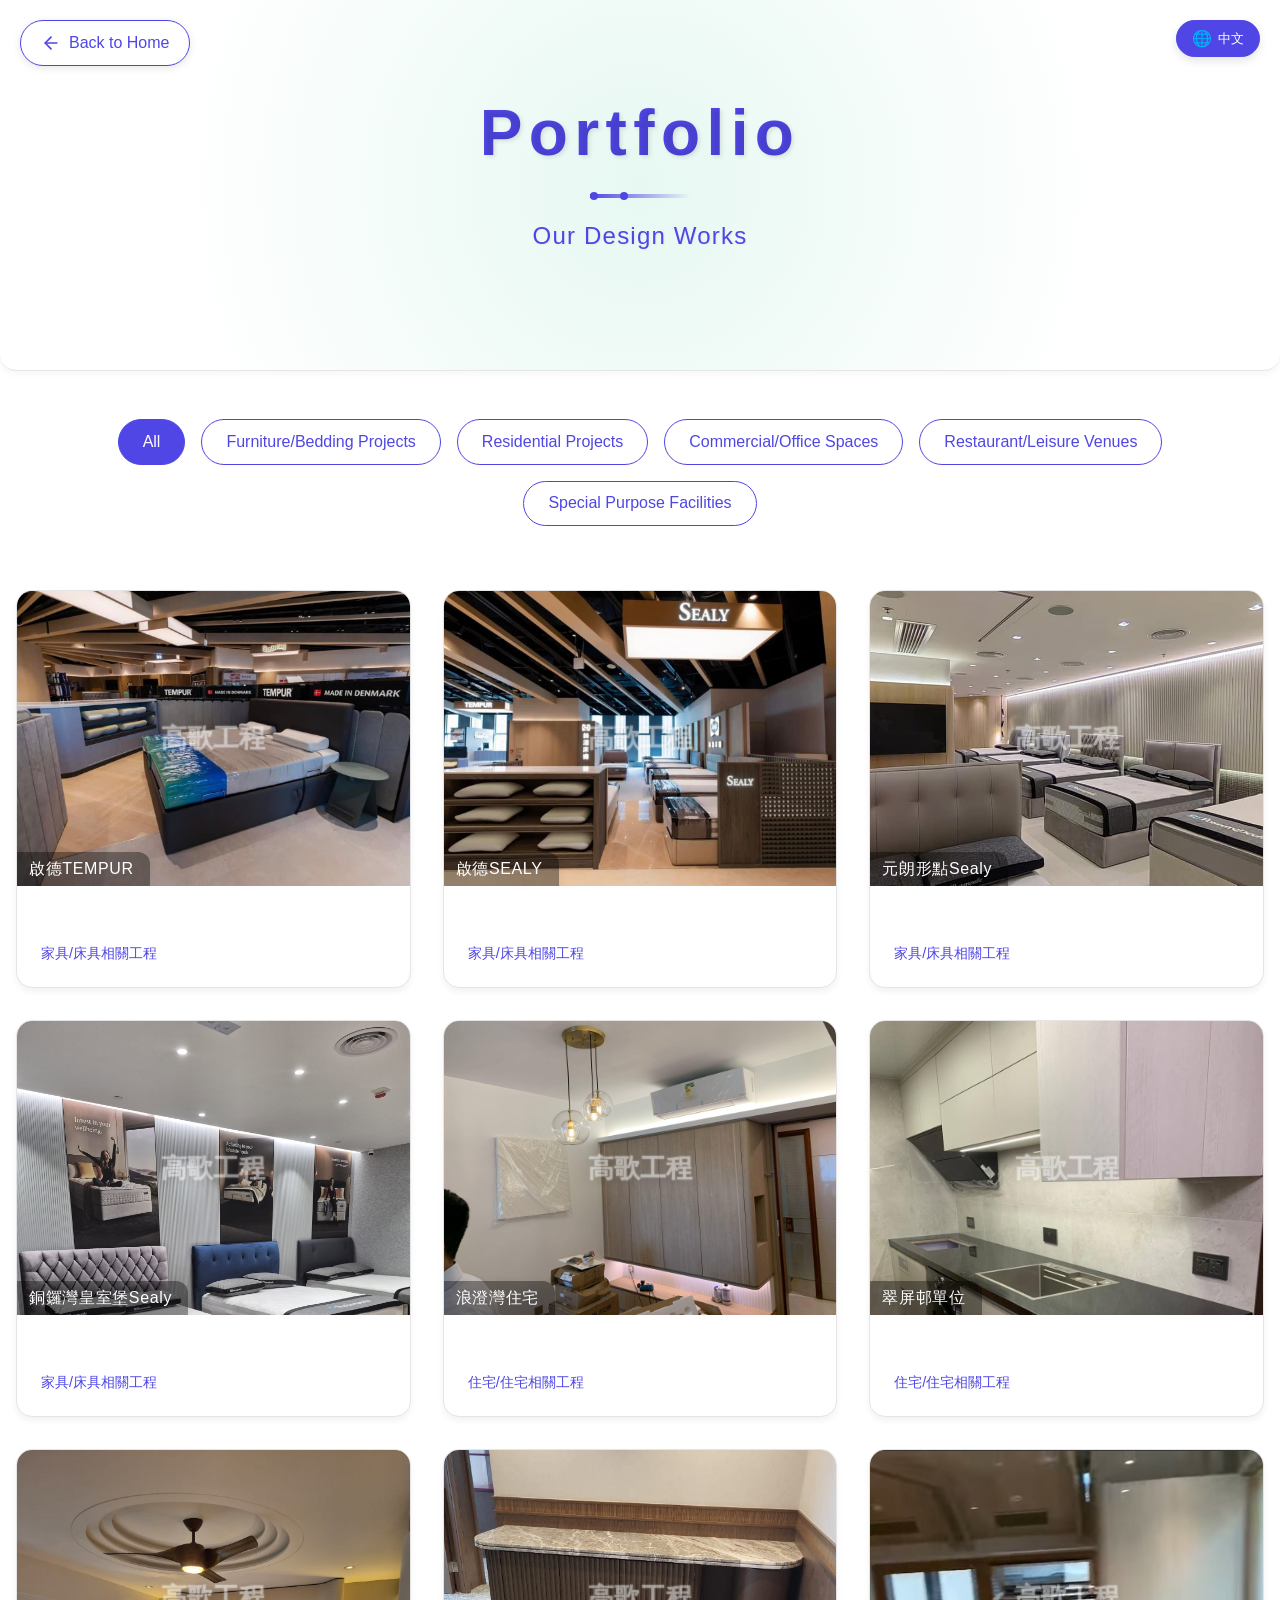
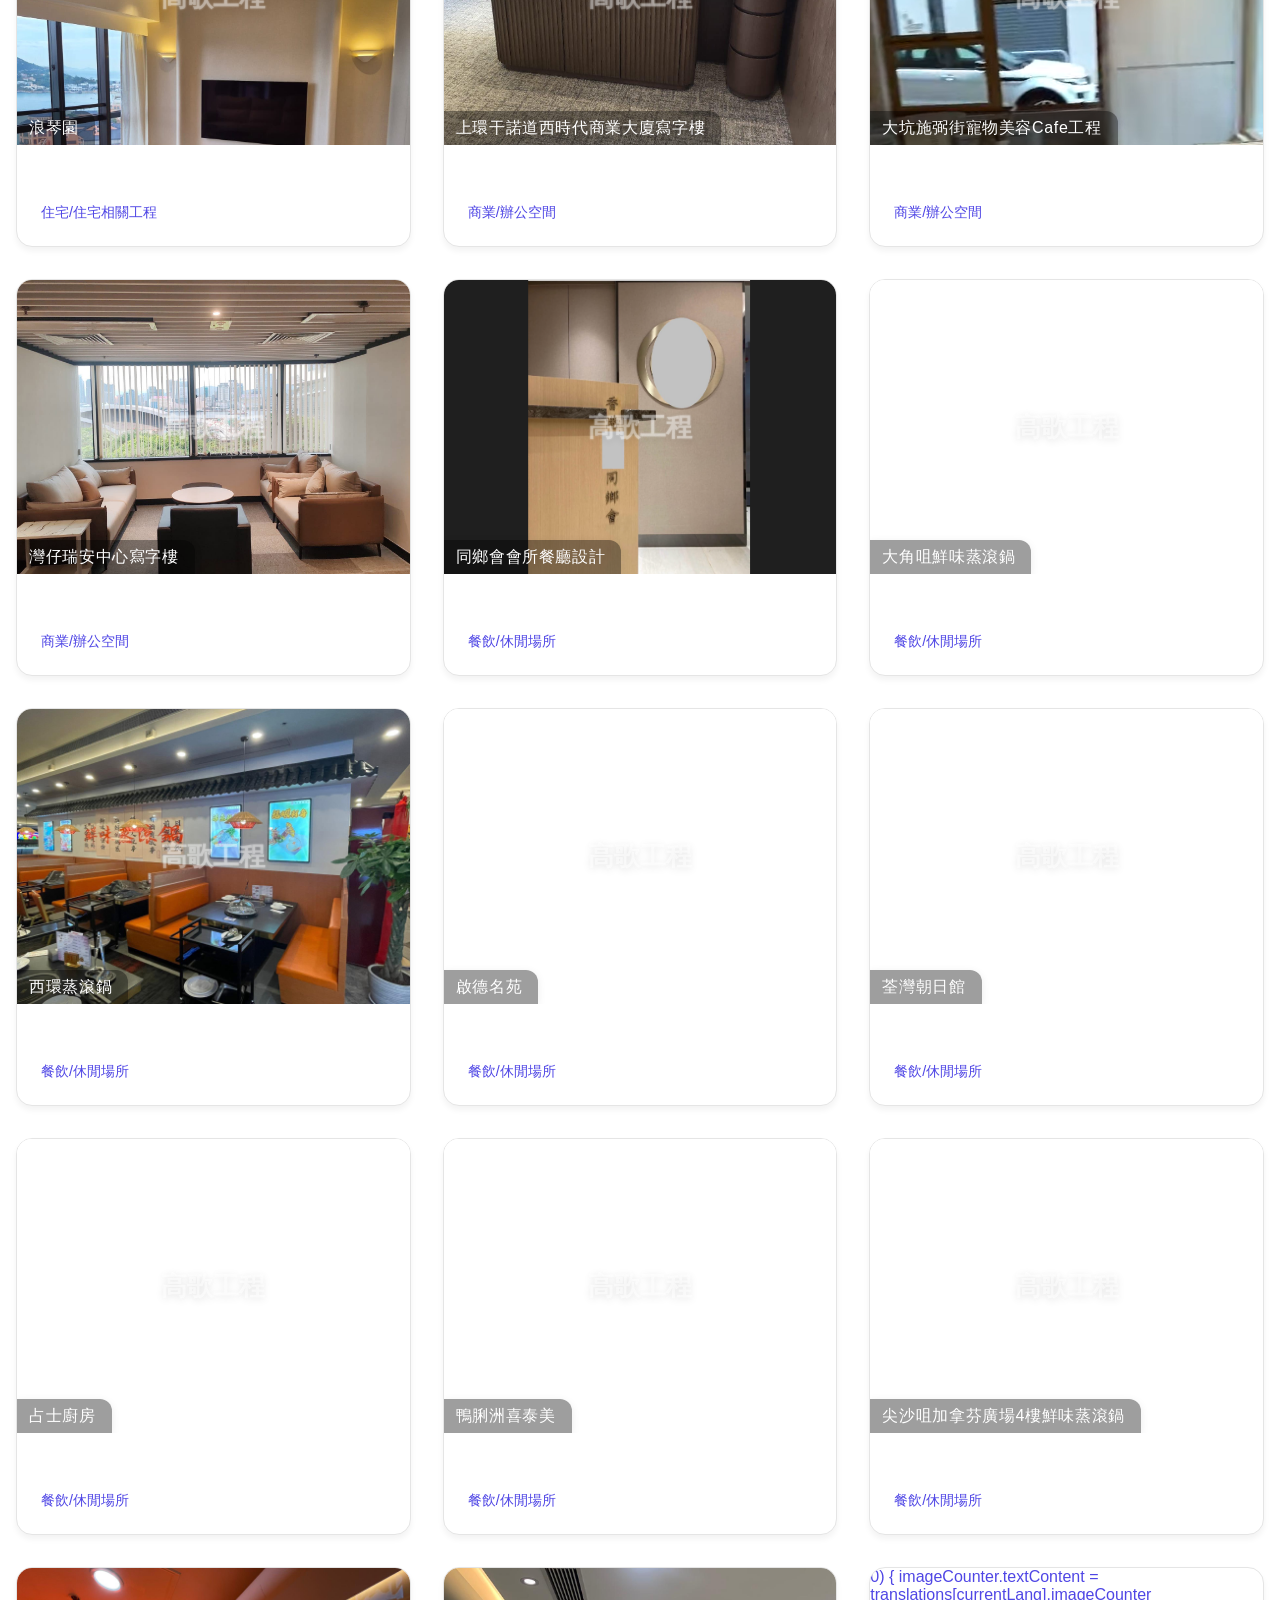
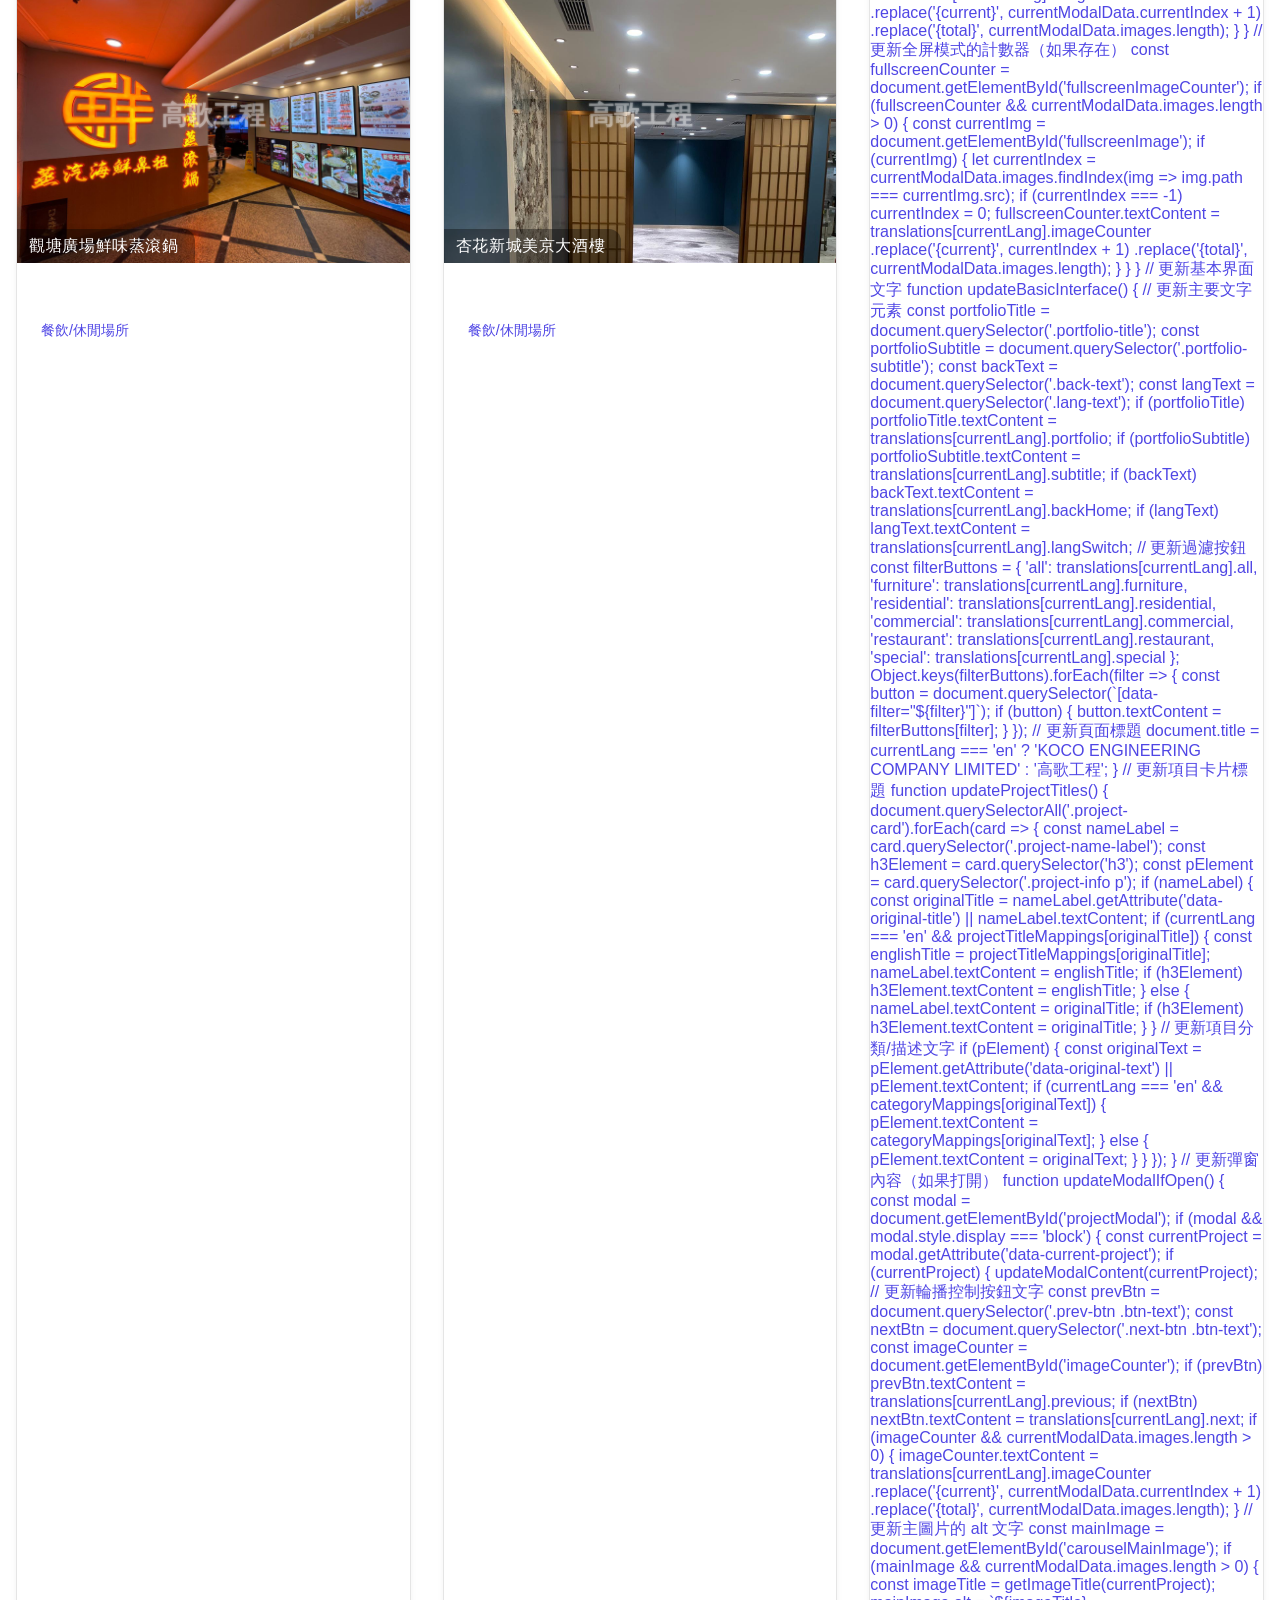
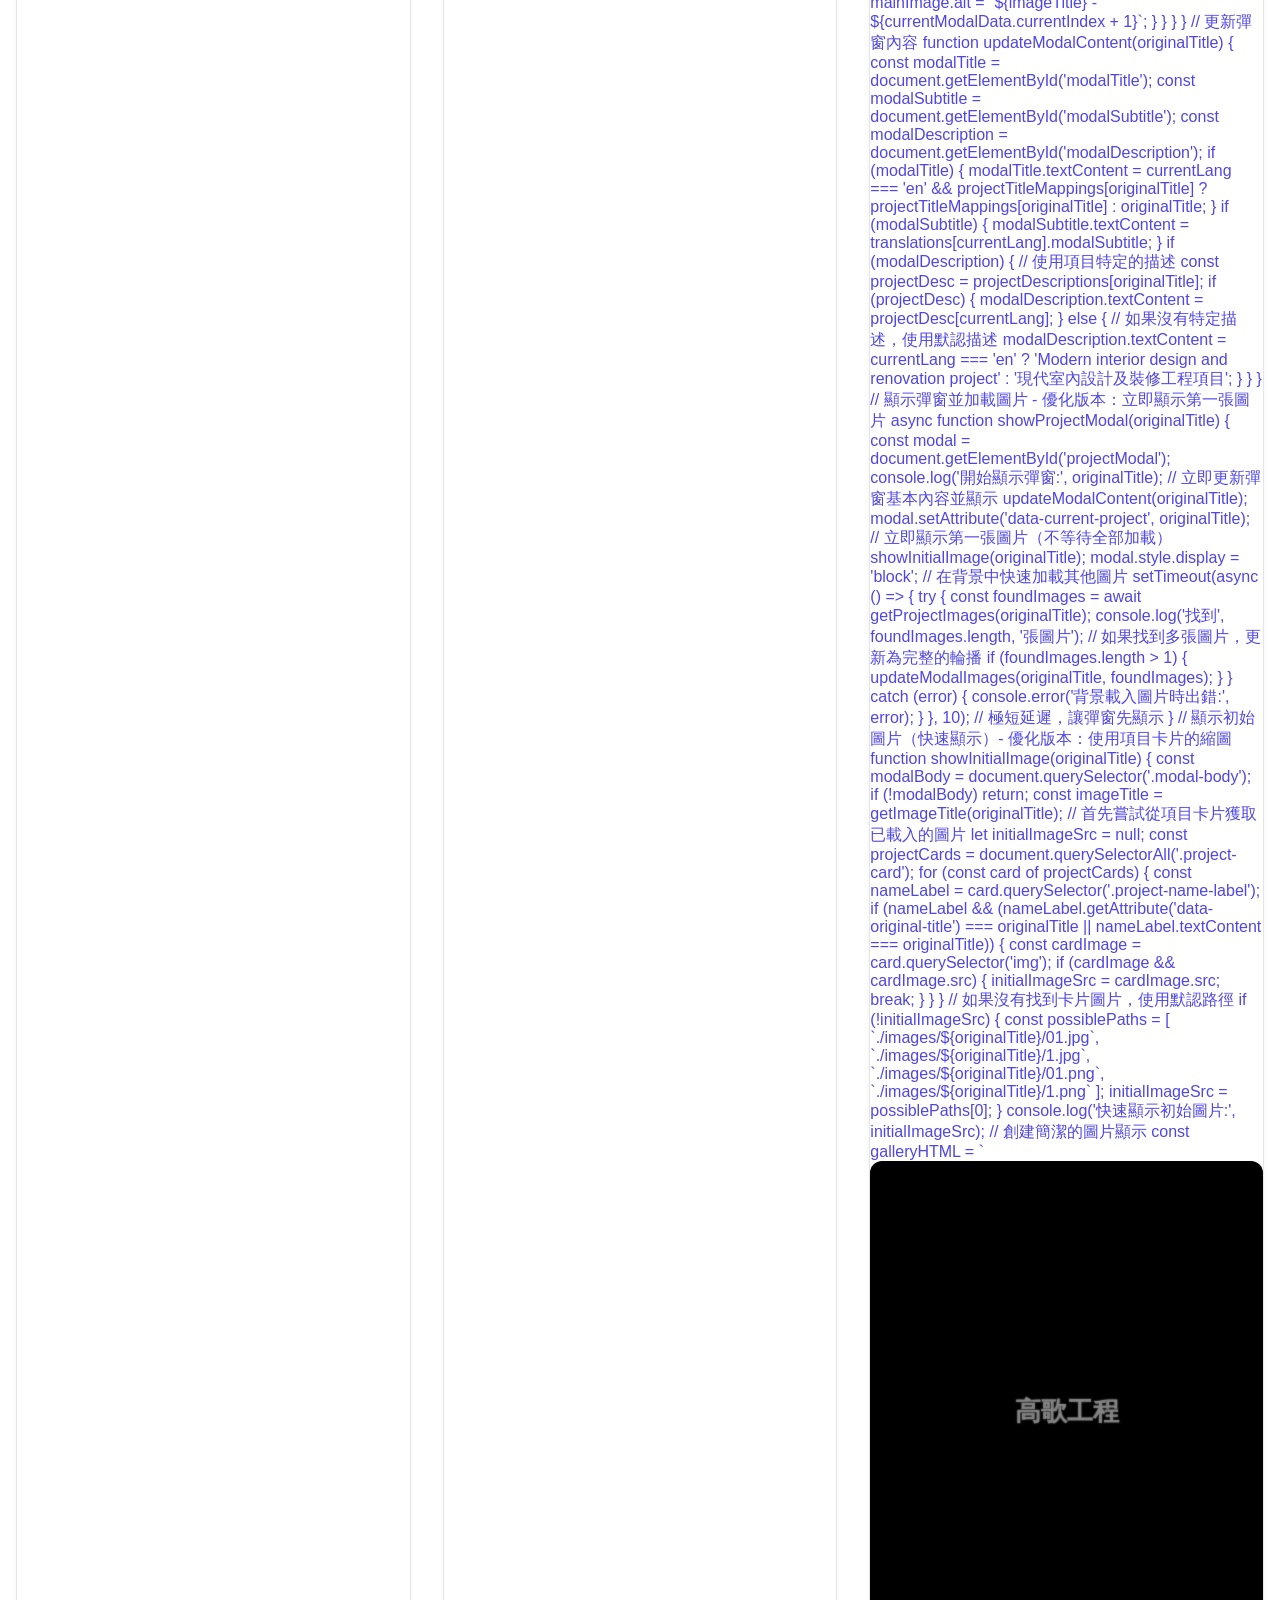
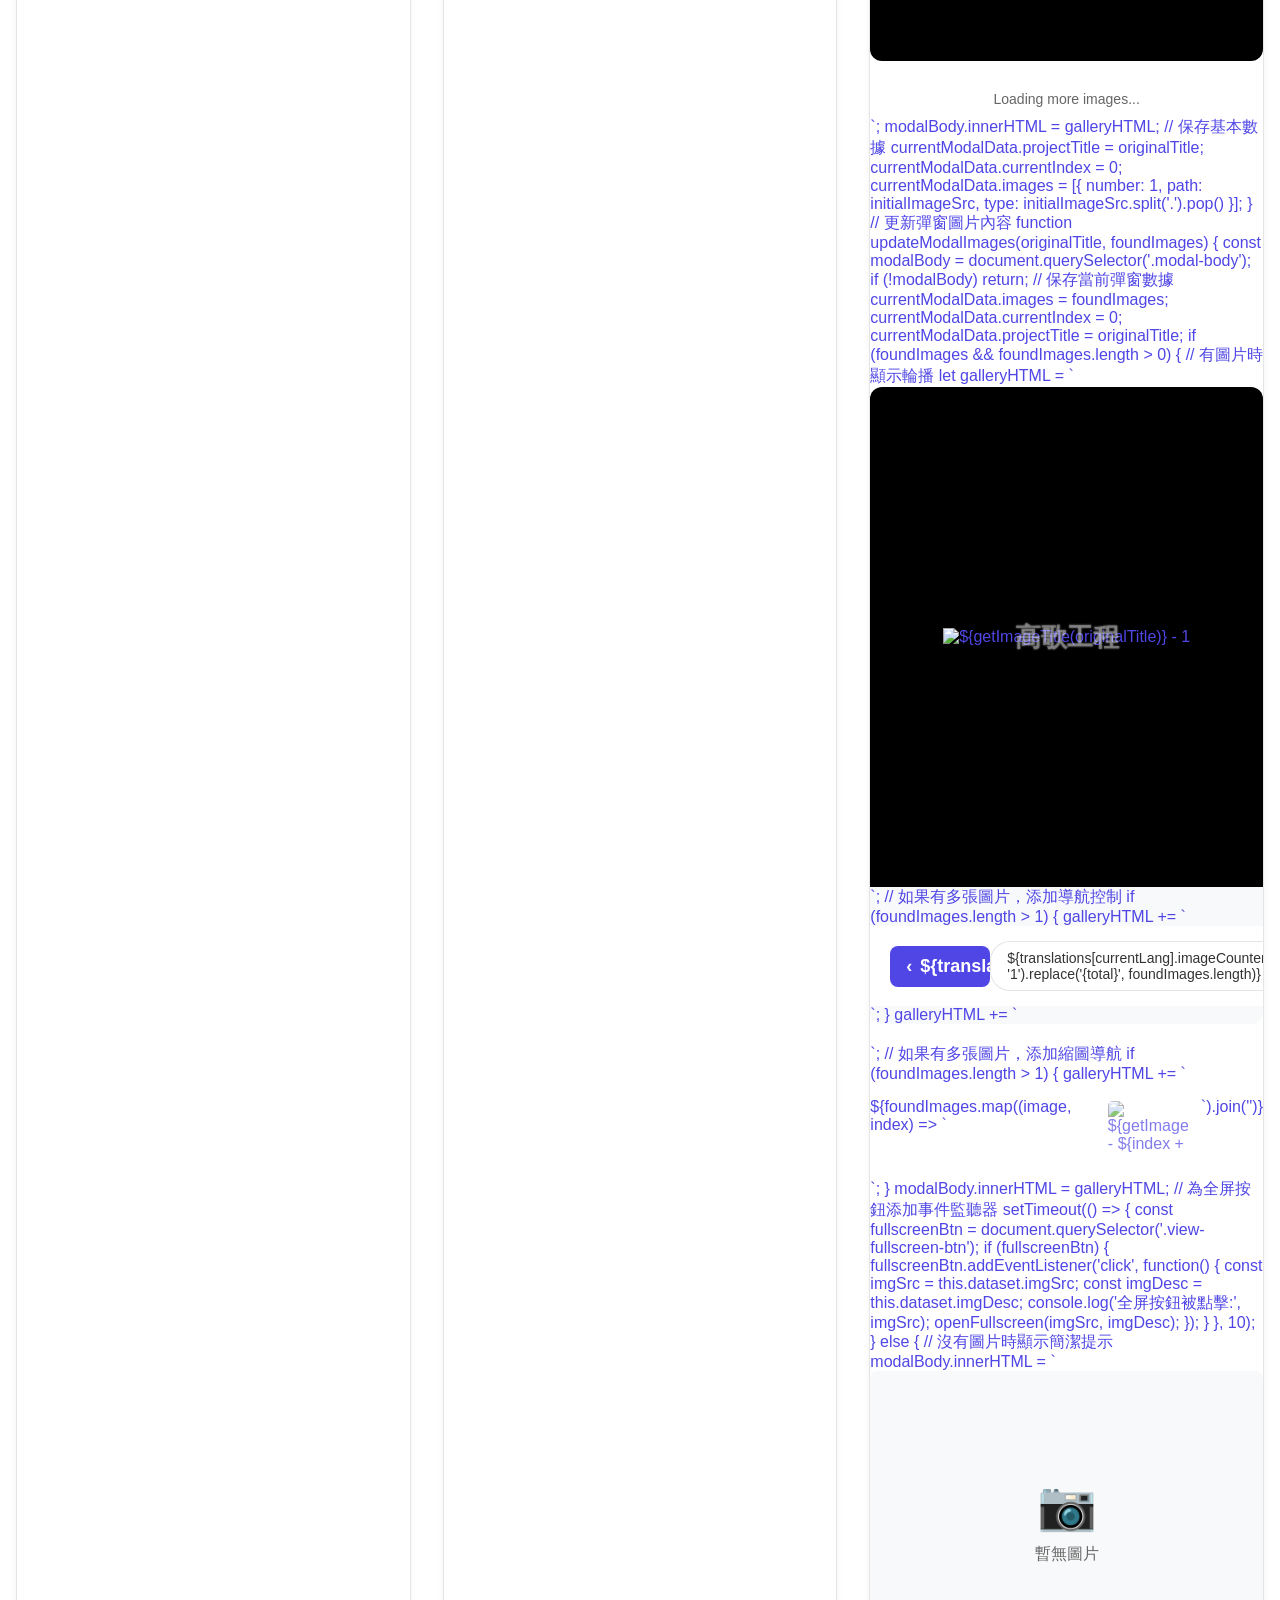
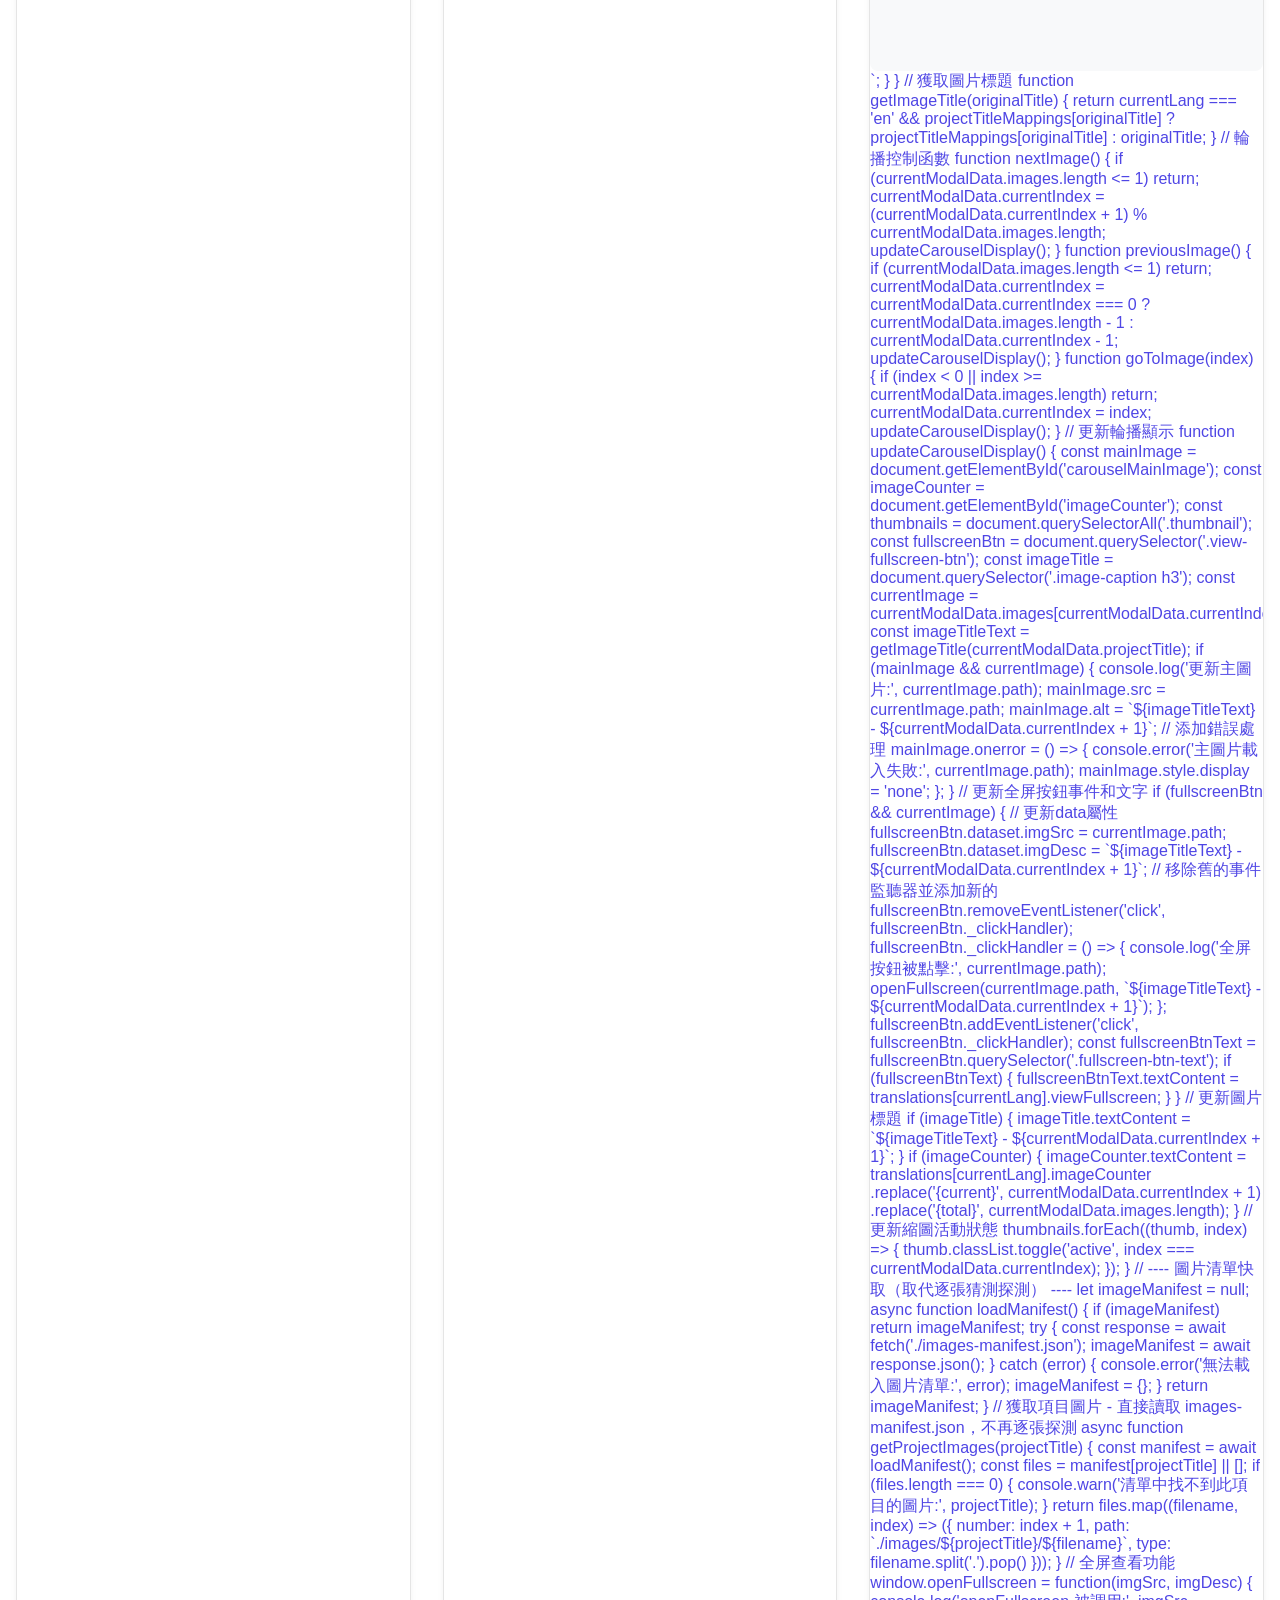
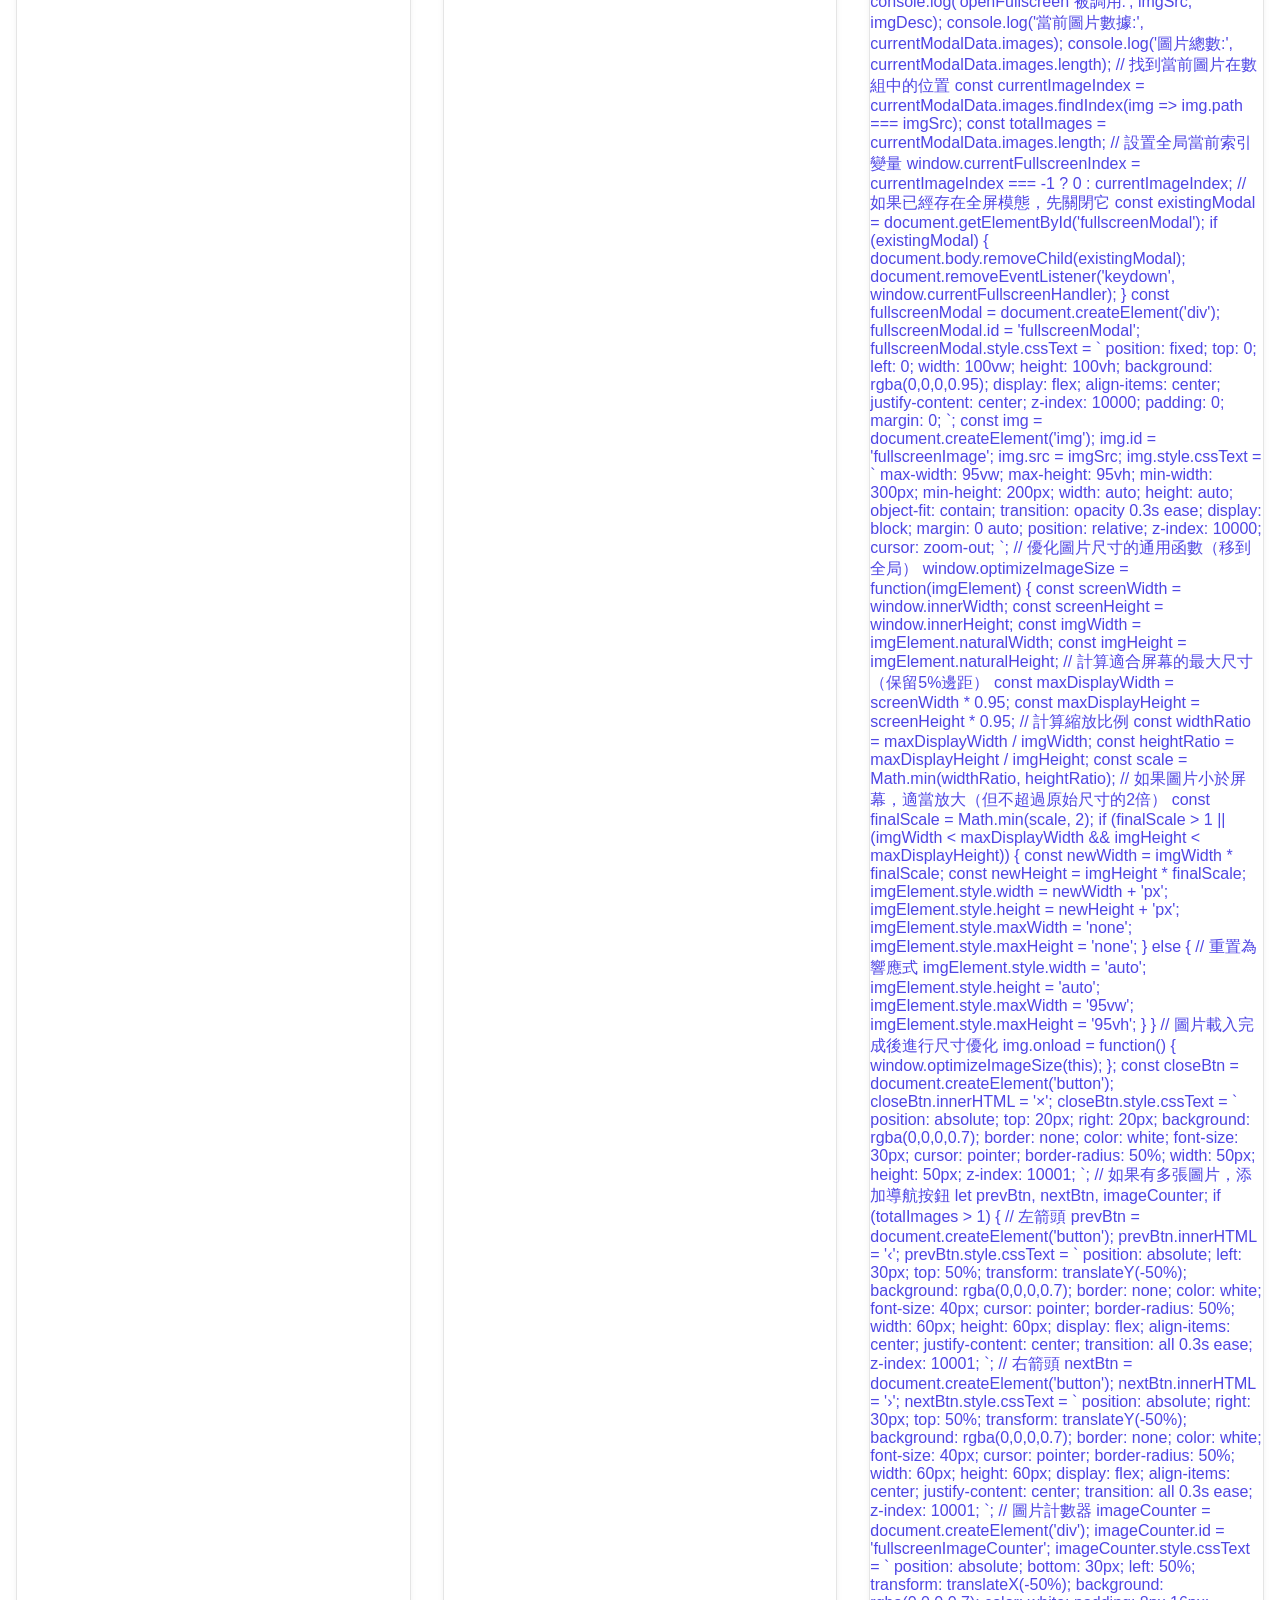
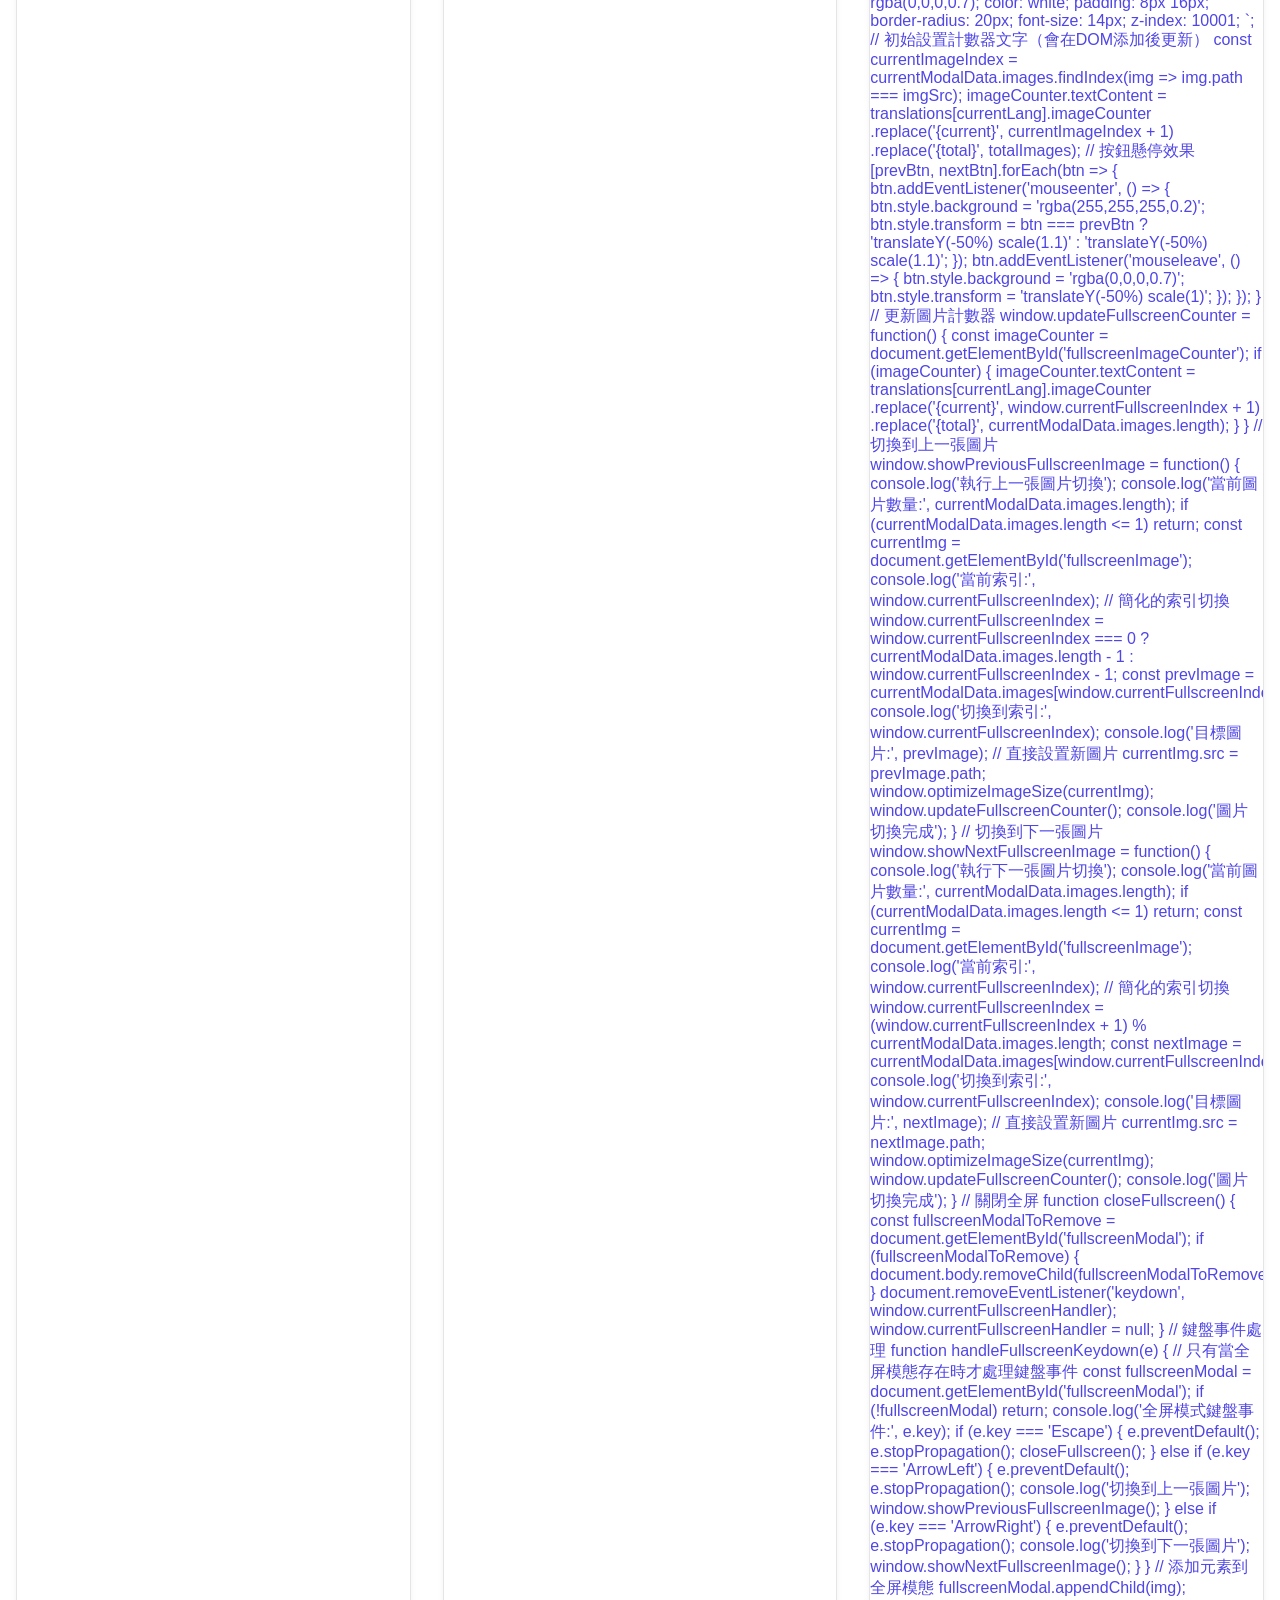
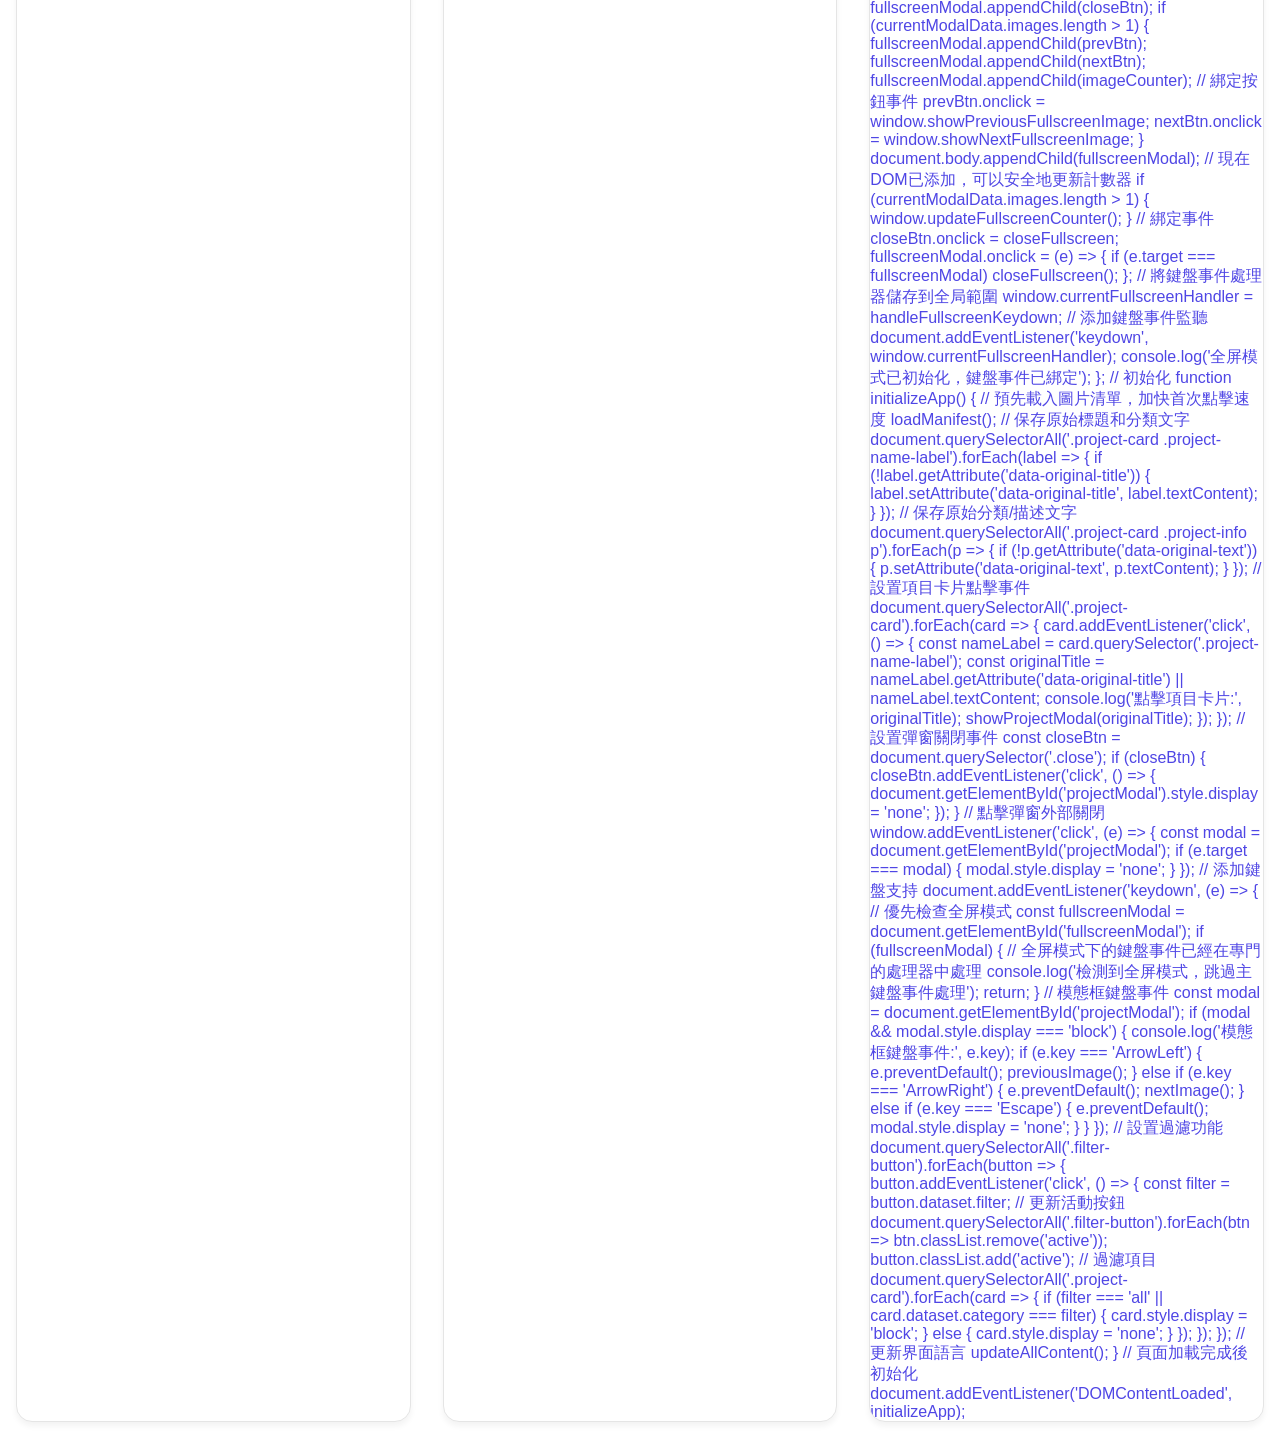
==== commit 8162f11d: "tyre" ====
--- a/allphoto.html
+++ b/allphoto.html
@@ -1277,8 +1277,7 @@
                                 <button class="filter-button" data-filter="restaurant">Restaurant/Leisure Venues</button>
                                 <button class="filter-button" data-filter="special">Special Purpose Facilities</button>
                             </div>
-
-                            <!-- 项目网格 -->
+<!-- 項目網格 -->
                             <div class="projects-grid">
                                 <!-- 家具/床具相關工程 -->
                                 <div class="project-card" data-category="furniture">
@@ -1323,6 +1322,20 @@
                                     </div>
                                 </div>
 
+                                <div class="project-card" data-category="furniture">
+                                    <div class="project-image">
+                                        <span class="project-name-label">銅鑼灣皇室堡Sealy</span>
+                                        <div class="img-watermark-wrapper">
+                                            <img src="./images/銅鑼灣皇室堡Sealy/01.jpg" loading="lazy" decoding="async" alt="銅鑼灣皇室堡Sealy" style="object-position: center top;">
+                                            <div class="img-watermark">高歌工程</div>
+                                        </div>
+                                    </div>
+                                    <div class="project-info">
+                                        <h3>銅鑼灣皇室堡Sealy</h3>
+                                        <p>家具/床具相關工程</p>
+                                    </div>
+                                </div>
+
                                 <!-- 住宅/住宅相關工程 -->
                                 <div class="project-card" data-category="residential">
                                     <div class="project-image">
@@ -1395,6 +1408,20 @@
                                     </div>
                                 </div>
 
+                                <div class="project-card" data-category="commercial">
+                                    <div class="project-image">
+                                        <span class="project-name-label">灣仔瑞安中心寫字樓</span>
+                                        <div class="img-watermark-wrapper">
+                                            <img src="./images/灣仔瑞安中心寫字樓/01.jpg" loading="lazy" decoding="async" alt="灣仔瑞安中心寫字樓" style="object-position: center top;">
+                                            <div class="img-watermark">高歌工程</div>
+                                        </div>
+                                    </div>
+                                    <div class="project-info">
+                                        <h3>灣仔瑞安中心寫字樓</h3>
+                                        <p>商業/辦公空間</p>
+                                    </div>
+                                </div>
+
                                 <!-- 餐飲/休閒場所 -->
                                 <div class="project-card" data-category="restaurant">
                                     <div class="project-image">
@@ -1423,6 +1450,7 @@
                                         <p>餐飲/休閒場所</p>
                                     </div>
                                 </div>
+
                                 <div class="project-card" data-category="restaurant">
                                     <div class="project-image">
                                         <span class="project-name-label">西環蒸滾鍋</span>
@@ -1450,7 +1478,7 @@
                                         <p>餐飲/休閒場所</p>
                                     </div>
                                 </div>
-                                
+
                                 <div class="project-card" data-category="restaurant">
                                     <div class="project-image">
                                         <span class="project-name-label">荃灣朝日館</span>
@@ -1465,7 +1493,6 @@
                                     </div>
                                 </div>
 
-
                                 <div class="project-card" data-category="restaurant">
                                     <div class="project-image">
                                         <span class="project-name-label">占士廚房</span>
@@ -1536,359 +1563,7 @@
                                     </div>
                                 </div>
 
-                                <div class="project-card" data-category="restaurant">
-                                    <div class="project-image">
-                                        <span class="project-name-label">西半山羅便臣道嘉兆台</span>
-                                        <div class="img-watermark-wrapper">
-                                            <img src="./images/西半山羅便臣道嘉兆台/01.jpg" loading="lazy" decoding="async" alt="西半山羅便臣道嘉兆台" style="object-position: center top;">
-                                            <div class="img-watermark">高歌工程</div>
-                                        </div>
-                                    </div>
-                                    <div class="project-info">
-                                        <h3>西半山羅便臣道嘉兆台</h3>
-                                        <p>餐飲/休閒場所</p>
-                                    </div>
-                                </div>
-
-                                <div class="project-card" data-category="restaurant">
-                                    <div class="project-image">
-                                        <span class="project-name-label">將軍澳新都城名苑</span>
-                                        <div class="img-watermark-wrapper">
-                                            <img src="./images/西半山羅便臣道嘉兆台/01.jpg" loading="lazy" decoding="async" alt="西半山羅便臣道嘉兆台" style="object-position: center top;">
-                                            <div class="img-watermark">高歌工程</div>
-                                        </div>
-                                    </div>
-                                    <div class="project-info">
-                                        <h3>將軍澳新都城名苑</h3>
-                                        <p>餐飲/休閒場所</p>
-                                    </div>
-                                </div>
-
-                                
-                                <div class="project-card" data-category="restaurant">
-                                    <div class="project-image">
-                                        <span class="project-name-label">銅鑼灣世貿中心Mild</span>
-                                        <div class="img-watermark-wrapper">
-                                            <img src="./images/銅鑼灣世貿中心Mild/01.jpg" loading="lazy" decoding="async" alt="銅鑼灣世貿中心Mild" style="object-position: center top;">
-                                            <div class="img-watermark">高歌工程</div>
-                                        </div>
-                                    </div>
-                                    <div class="project-info">
-                                        <h3>銅鑼灣世貿中心Mild</h3>
-                                        <p>餐飲/休閒場所</p>
-                                    </div>
-                                </div>
-                                
-
-                                <!-- 特殊用途設施 -->
-                                <div class="project-card" data-category="special">
-                                    <div class="project-image">
-                                        <span class="project-name-label">學校室內設計</span>
-                                        <div class="img-watermark-wrapper">
-                                            <img src="./images/學校室內設計/01.jpg" loading="lazy" decoding="async" alt="學校室內設計" style="object-position: center top;">
-                                            <div class="img-watermark">高歌工程</div>
-                                        </div>
-                                    </div>
-                                    <div class="project-info">
-                                        <h3>學校室內設計</h3>
-                                        <p>特殊用途設施</p>
-                                    </div>
-                                </div>
-
-                                <div class="project-card" data-category="special">
-                                    <div class="project-image">
-                                        <span class="project-name-label">展覽廳</span>
-                                        <div class="img-watermark-wrapper">
-                                            <img src="./images/展覽廳/01.jpg" loading="lazy" decoding="async" alt="展覽廳" style="object-position: center top;">
-                                            <div class="img-watermark">高歌工程</div>
-                                        </div>
-                                    </div>
-                                    <div class="project-info">
-                                        <h3>展覽廳</h3>
-                                        <p>特殊用途設施</p>
-                                    </div>
-                                </div>
-
-                                <div class="project-card" data-category="special">
-                                    <div class="project-image">
-                                        <span class="project-name-label">灣仔會展健身器材展覽佈景</span>
-                                        <div class="img-watermark-wrapper">
-                                            <img src="./images/灣仔會展健身器材展覽佈景/01.jpg" loading="lazy" decoding="async" alt="灣仔會展健身器材展覽佈景" style="object-position: center top;">
-                                            <div class="img-watermark">高歌工程</div>
-                                        </div>
-                                    </div>
-                                    <div class="project-info">
-                                        <h3>灣仔會展健身器材展覽佈景</h3>
-                                        <p>特殊用途設施</p>
-                                    </div>
-                                </div>
-
-
-                                 <div class="project-card" data-category="special">
-                                    <div class="project-image">
-                                        <span class="project-name-label">灣仔瑞安中心寫字樓</span>
-                                        <div class="img-watermark-wrapper">
-                                            <img src="./images/灣仔瑞安中心寫字樓/01.jpg" loading="lazy" decoding="async" alt="灣仔瑞安中心寫字樓" style="object-position: center top;">
-                                            <div class="img-watermark">高歌工程</div>
-                                        </div>
-                                    </div>
-                                    <div class="project-info">
-                                        <h3>灣仔瑞安中心寫字樓</h3>
-                                        <p>商業/辦公空間</p>
-                                    </div>
-                                </div>
-
-                                
-                                 <div class="project-card" data-category="special">
-                                    <div class="project-image">
-                                        <span class="project-name-label">銅鑼灣皇室堡Sealy</span>
-                                        <div class="img-watermark-wrapper">
-                                            <img src="./images/銅鑼灣皇室堡Sealy/01.jpg" loading="lazy" decoding="async" alt="銅鑼灣皇室堡Sealy" style="object-position: center top;">
-                                            <div class="img-watermark">高歌工程</div>
-                                        </div>
-                                    </div>
-                                    <div class="project-info">
-                                        <h3>銅鑼灣皇室堡Sealy</h3>
-                                        <p>餐飲/休閒場所</p>
-                                    </div>
-                                </div>
-
-
-                                
-                                 <div class="project-card" data-category="special">
-                                    <div class="project-image">
-                                        <span class="project-name-label">深水埗鮮味蒸滾鍋</span>
-                                        <div class="img-watermark-wrapper">
-                                            <img src="./images/深水埗鮮味蒸滾鍋/01.jpg" loading="lazy" decoding="async" alt="深水埗鮮味蒸滾鍋" style="object-position: center top;">
-                                            <div class="img-watermark">高歌工程</div>
-                                        </div>
-                                    </div>
-                                    <div class="project-info">
-                                        <h3>深水埗鮮味蒸滾鍋</h3>
-                                        <p>餐飲/休閒場所</p>
-                                    </div>
-                                </div>
-
-
-                             <div class="project-card" data-category="special">
-                                    <div class="project-image">
-                                        <span class="project-name-label">西沙-五滬四海</span>
-                                        <div class="img-watermark-wrapper">
-                                            <img src="./images/西沙-五滬四海/01.jpg" loading="lazy" decoding="async" alt="深水埗鮮味蒸滾鍋" style="object-position: center top;">
-                                            <div class="img-watermark">高歌工程</div>
-                                        </div>
-                                    </div>
-                                    <div class="project-info">
-                                        <h3>西沙-五滬四海</h3>
-                                        <p>餐飲/休閒場所</p>
-                                    </div>
-                                </div>
-
-
-
-
-                                <div class="project-card" data-category="special">
-                                    <div class="project-image">
-                                        <span class="project-name-label">多功能室內運動場</span>
-                                        <div class="img-watermark-wrapper">
-                                            <img src="./images/多功能室內運動場/01.jpg" loading="lazy" decoding="async" alt="多功能室內運動場" style="object-position: center top;">
-                                            <div class="img-watermark">高歌工程</div>
-                                        </div>
-                                    </div>
-                                    <div class="project-info">
-                                        <h3>多功能室內運動場</h3>
-                                        <p>特殊用途設施</p>
-                                    </div>
-                                </div>
-
-                                <div class="project-card" data-category="special">
-                                    <div class="project-image">
-                                        <span class="project-name-label">灣仔會展健身器材展覽</span>
-                                        <div class="img-watermark-wrapper">
-                                            <img src="./images/灣仔會展健身器材展覽/01.jpg" loading="lazy" decoding="async" alt="灣仔會展健身器材展覽" style="object-position: center top;">
-                                            <div class="img-watermark">高歌工程</div>
-                                        </div>
-                                    </div>
-                                    <div class="project-info">
-                                        <h3>灣仔會展健身器材展覽</h3>
-                                        <p>特殊用途設施</p>
-                                    </div>
-                                </div>
-                                                                <div class="project-card" data-category="restaurant">
-                                    <div class="project-image">
-                                        <span class="project-name-label">九寶海鮮酒家</span>
-                                        <div class="img-watermark-wrapper">
-                                            <img src="./images/九寶海鮮酒家/01.jpg" loading="lazy" decoding="async" alt="元朗 九寶海鮮酒家" style="object-position: center top;">
-                                            <div class="img-watermark">高歌工程</div>
-                                        </div>
-                                    </div>
-                                    <div class="project-info">
-                                        <h3>元朗 九寶海鮮酒家</h3>
-                                        <p>餐飲/休閒場所</p>
-                                    </div>
-                                </div>
-                                <!-- ADMIN_UPLOAD_INSERT_POINT -->
-                            </div>
-
-        <!-- 添加页脚 -->
-        <footer>
-            <div class="py-8 text-center text-gray-600 dark:text-gray-400">
-                <p data-lang data-lang-zh="&copy; 2024 高歌工程. All rights reserved." data-lang-en="&copy; 2024 KOCO ENGINEERING COMPANY LIMITED. All rights reserved;">&copy; 2024 高歌工程. All rights reserved.</p>
-            </div>
-        </footer>
-    </div>
-
-    <!-- Loading元素 -->
-    <div id="loading" style="display: none;">
-        <div class="loading-spinner"></div>
-        <div style="text-align: center; color: #666;">Loading images...</div>
-    </div>
-
-    <!-- 項目詳情彈窗 -->
-    <div id="projectModal" class="modal" style="display: none;">
-        <div class="modal-content">
-            <span class="close">&times;</span>
-            <div class="modal-header">
-                <h2 id="modalTitle"></h2>
-                <p id="modalSubtitle"></p>
-                <p id="modalDescription"></p>
-            </div>
-            <div class="modal-body">
-                <!-- 圖片內容將動態插入這裡 -->
-            </div>
-        </div>
-    </div>
-
-    <script src="./js/vendors/alpinejs.min.js" defer></script>
-    <!-- 移除main.js引用，因為allphoto.html不需要AOS和Swiper -->
-    <script>
-        let currentLang = localStorage.getItem('lang') || 'zh';
-
-        // 項目英文名稱映射
-        const projectTitleMappings = {
-            '啟德TEMPUR': 'Kai Tak TEMPUR',
-            '啟德SEALY': 'Kai Tak SEALY', 
-            '元朗形點Sealy': 'Yuen Long Sealy',
-            '浪澄灣住宅': 'The Long Beach',
-            '翠屏邨單位': 'Tsui Ping Estate',
-            '啟德名苑': 'Ming Garden Restaurant',
-            '上環干諾道西時代商業大廈寫字樓': 'SHEUNG WAN SI TOI COMMERCIAL BUILDING',
-            '大坑施弼街寵物美容Cafe工程': 'BOGU Pets',
-            '同鄉會會所餐廳設計': 'Clubhouse Restaurant Design',
-            '大角咀鮮味蒸滾鍋': 'Tai Kok Tsui steamhotpot',
-            '西環蒸滾鍋': 'Sai Wan steamhotpot',
-            '荃灣朝日館': 'Tsuen Wan Asahi Restaurant',
-            '占士廚房': 'James Kitchen',
-            '學校室內設計': 'School Interior Design',
-            '展覽廳': 'Exhibition Hall',
-            '灣仔會展健身器材展覽佈景': 'Wan Chai Exhibition Fitness Equipment Display',
-            '鴨脷洲喜泰美': 'HeyThaiMei',
-            '銅鑼灣世貿中心Mild': 'Mild',
-            '多功能室內運動場': 'Multifunctional Indoor Sports Hall',
-            '灣仔會展健身器材展覽': 'Wan Chai Exhibition Fitness ',
-            '觀塘廣場鮮味蒸滾鍋': 'Kwun Tong Plaza Steam Hotpot',
-            '浪琴園': 'Pacific View',
-            '尖沙咀加拿芬廣場4樓鮮味蒸滾鍋': 'Fresh Taste Steam Hotpot',
-            '杏花新城美京大酒樓': 'Meiging Restaurant'
-        };
-
-
-
-        // 項目描述映射
-        const projectDescriptions = {
-            '啟德TEMPUR': {
-                zh: '高端床墊陳列室設計，展現TEMPUR品牌的舒適與品質理念',
-                en: 'Premium mattress showroom design showcasing TEMPUR brand comfort and quality philosophy'
-            },
-            '啟德SEALY': {
-                zh: 'SEALY床墊專門店，融合現代簡約風格與舒適體驗空間',
-                en: 'SEALY mattress specialty store combining modern minimalist style with comfortable experience space'
-            },
-            '元朗形點Sealy': {
-                zh: '位於購物中心的床墊展示空間，營造溫馨舒適的購物環境',
-                en: 'Mattress display space in shopping center, creating a warm and comfortable shopping environment'
-            },
-            '浪澄灣住宅': {
-                zh: '海景住宅室內設計，充分利用自然光線，打造現代優雅居住空間',
-                en: 'Oceanview residential interior design maximizing natural light for modern elegant living space'
-            },
-            '翠屏邨單位': {
-                zh: '公屋單位翻新工程，有效利用空間，提升居住品質',
-                en: 'Public housing unit renovation project, efficient space utilization to enhance living quality'
-            },
-            '啟德名苑': {
-                zh: '餐廳室內設計，結合傳統與現代元素，營造溫馨用餐氛圍',
-                en: 'Restaurant interior design combining traditional and modern elements for warm dining atmosphere'
-            },
-            '上環干諾道西時代商業大廈寫字樓': {
-                zh: '商業辦公空間設計，注重工作效率與員工舒適度的平衡',
-                en: 'Commercial office space design balancing work efficiency and employee comfort'
-            },
-            '大坑施弼街寵物美容Cafe工程': {
-                zh: '寵物美容咖啡廳，創新的複合式空間設計，結合寵物服務與休閒餐飲',
-                en: 'Pet grooming cafe with innovative hybrid space design combining pet services and casual dining'
-            },
-            '同鄉會會所餐廳設計': {
-                zh: '會所餐廳裝修，融合傳統文化元素與現代設計理念',
-                en: 'Clubhouse restaurant renovation integrating traditional cultural elements with modern design concepts'
-            },
-            '大角咀鮮味蒸滾鍋': {
-                zh: '火鍋餐廳設計，營造熱鬧溫馨的用餐氛圍，注重通風與座位佈局',
-                en: 'Hotpot restaurant design creating lively and warm dining atmosphere with focus on ventilation and seating layout'
-            },
-            '占士廚房': {
-                zh: '餐廳室內設計，運用自然材料營造寧靜禪意的用餐空間',
-                en: 'restaurant interior design using natural materials to create serene and zen dining space'
-            },
-            '荃灣朝日館': {
-                zh: '日式餐廳室內設計，運用自然材料營造寧靜禪意的用餐空間',
-                en: 'Japanese restaurant interior design using natural materials to create serene and zen dining space'
-            },
-            '學校室內設計': {
-                zh: '教育空間設計，創造有利於學習的環境，注重安全性與功能性',
-                en: 'Educational space design creating conducive learning environment with emphasis on safety and functionality'
-            },
-            '展覽廳': {
-                zh: '展覽空間設計，靈活的佈局方案適應不同展示需求',
-                en: 'Exhibition space design with flexible layout solutions adapting to various display requirements'
-            },
-            '灣仔會展健身器材展覽佈景': {
-                zh: '健身器材展覽攤位設計，突出產品特色與品牌形象',
-                en: 'Fitness equipment exhibition booth design highlighting product features and brand image'
-            },
-            '鴨脷洲喜泰美': {
-                zh: '泰式餐廳裝修，融入東南亞風情元素，營造異國情調',
-                en: 'Thai restaurant renovation incorporating Southeast Asian elements for exotic ambiance'
-            },
-            '尖沙咀加拿芬廣場4樓鮮味蒸滾鍋': {
-                zh: '位於商業中心的火鍋餐廳，現代簡約設計配合高效運營需求',
-                en: 'Hotpot restaurant in commercial center with modern minimalist design for efficient operations'
-            },
-            '杏花新城美京大酒樓': {
-                zh: '粵式酒樓設計，傳統茶餐文化與現代舒適環境的完美結合',
-                en: 'Cantonese restaurant design perfectly combining traditional tea dining culture with modern comfort'
-            },
-            '銅鑼灣世貿中心 Mild': {
-                zh: '時尚餐飲空間設計，以柔和色調與流暢動線營造舒適雅緻的用餐體驗。',
-                en: 'A stylish dining space featuring soft tones and fluid circulation, creating a refined and comfortable atmosphere.'
-            },
-            '多功能室內運動場': {
-                zh: '多用途運動場設計，結合耐用材質與寬敞布局，打造安全高效的運動環境。',
-                en: 'A versatile sports hall designed with durable materials and an open layout to deliver a safe and efficient training environment.'
-            },
-            '灣仔會展健身器材展覽佈景': {
-                zh: '展覽空間設計以現代感與功能性為核心，突顯健身器材的專業形象與展示效果。',
-                en: 'A modern, functional exhibition space that highlights fitness equipment with a clean and professional presentation.'
-            },
-            '觀塘廣場鮮味蒸滾鍋': {
-                zh: '餐廳設計融入活力色彩與溫暖燈光，營造輕鬆愉悅的蒸鍋用餐氛圍。',
-                en: 'A vibrant restaurant interior combining warm lighting and lively colors to create an inviting hotpot dining experience.'
-            },
-            '浪琴園 Pacific View': {
-                zh: '高端住宅室內設計，以簡約線條與自然材質打造寧靜奢雅的海景居所。',
-                en: 'A premium residential design featuring clean lines and natural materials, shaping a serene and elegant ocean-view home.'
-            }
-        };
+                                <div class="project-card"
 
         // 語言文本映射
         const translations = {
@@ -2869,4 +2544,4 @@
         document.addEventListener('DOMContentLoaded', initializeApp);
     </script>
 </body>
-</html>+</html>
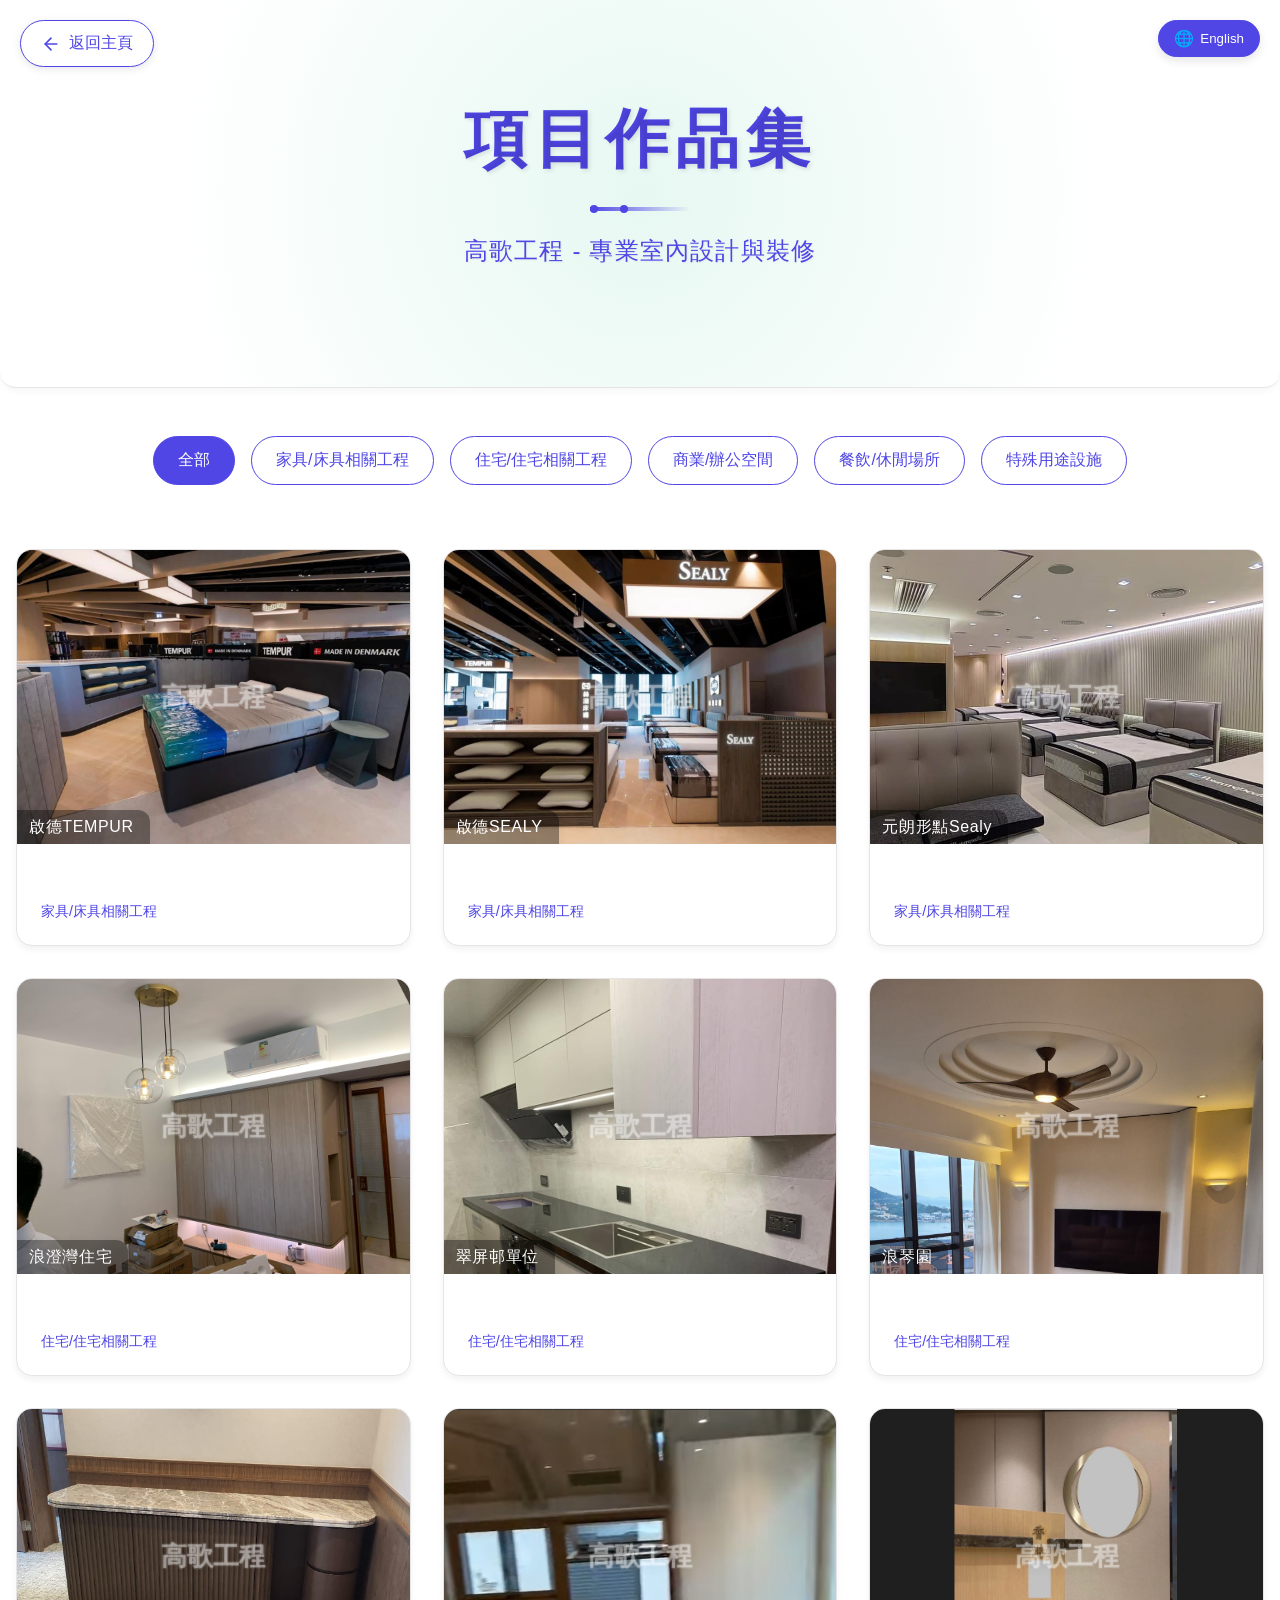
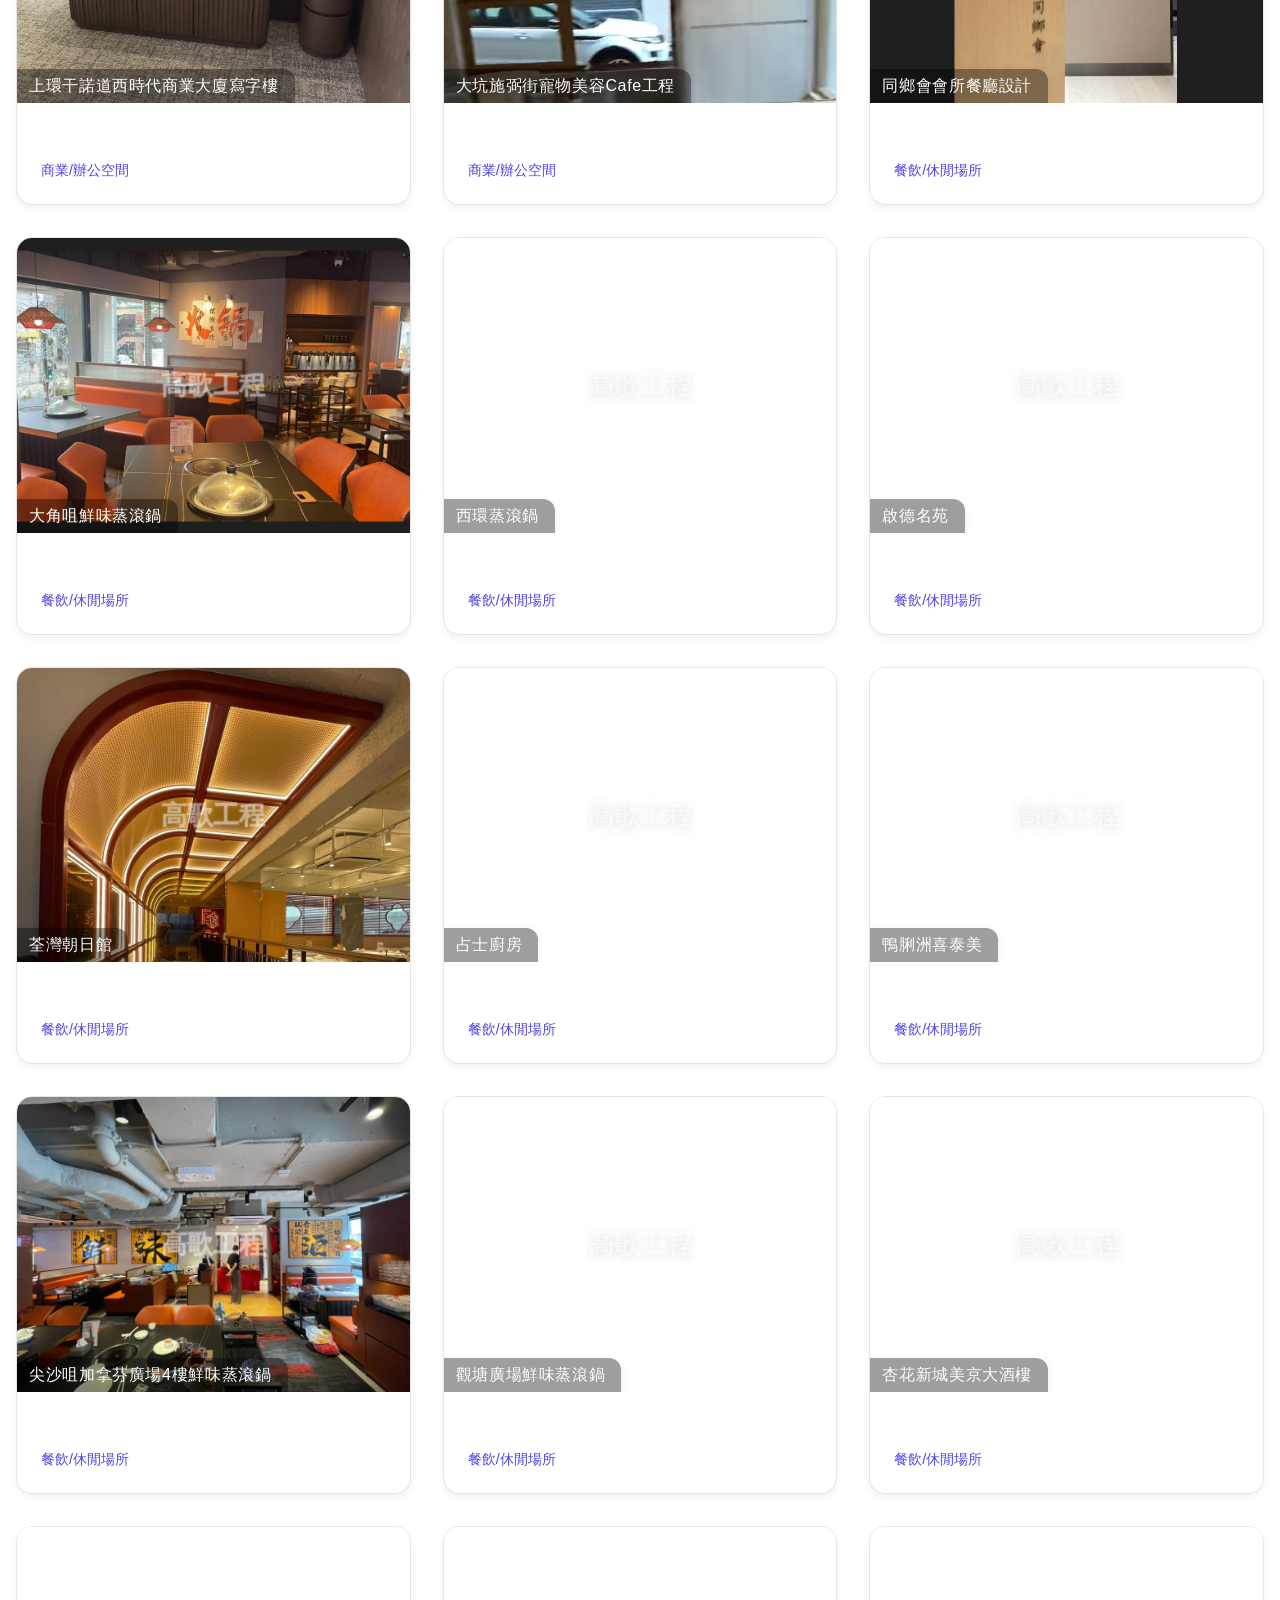
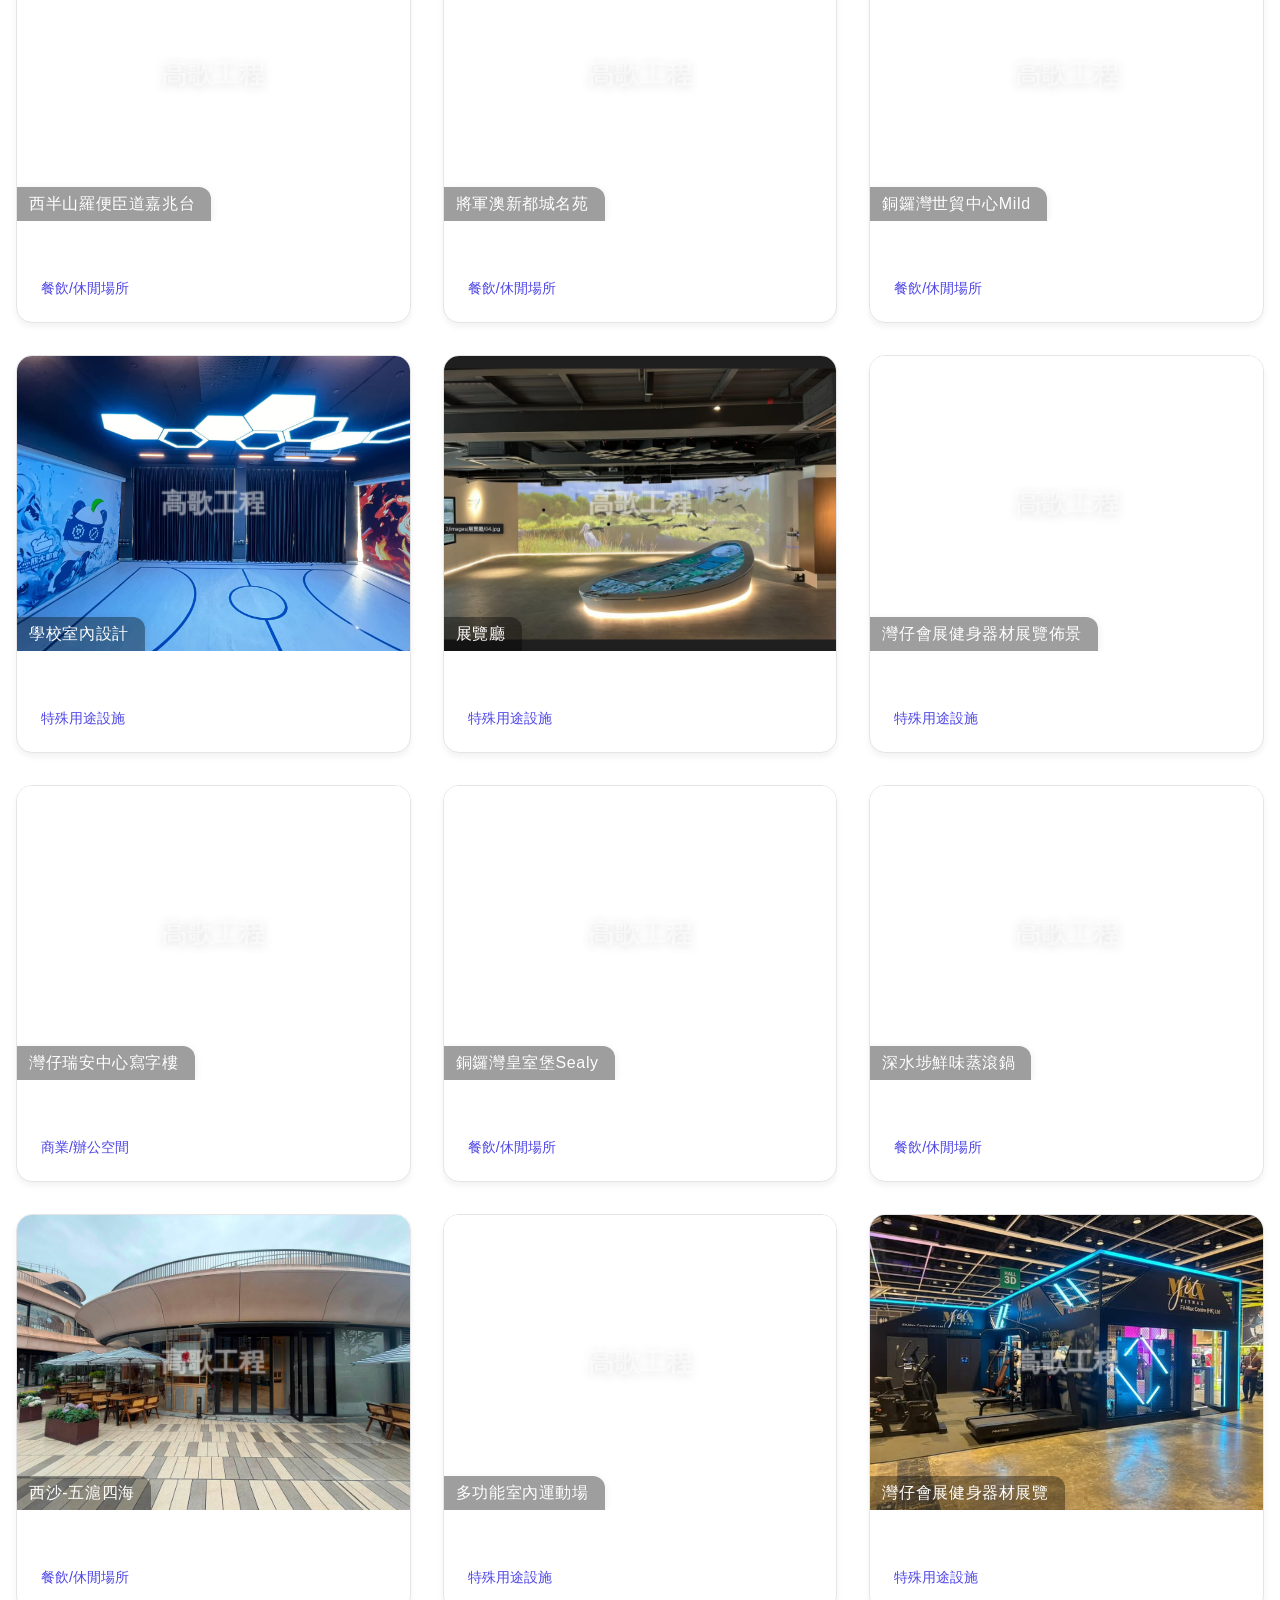
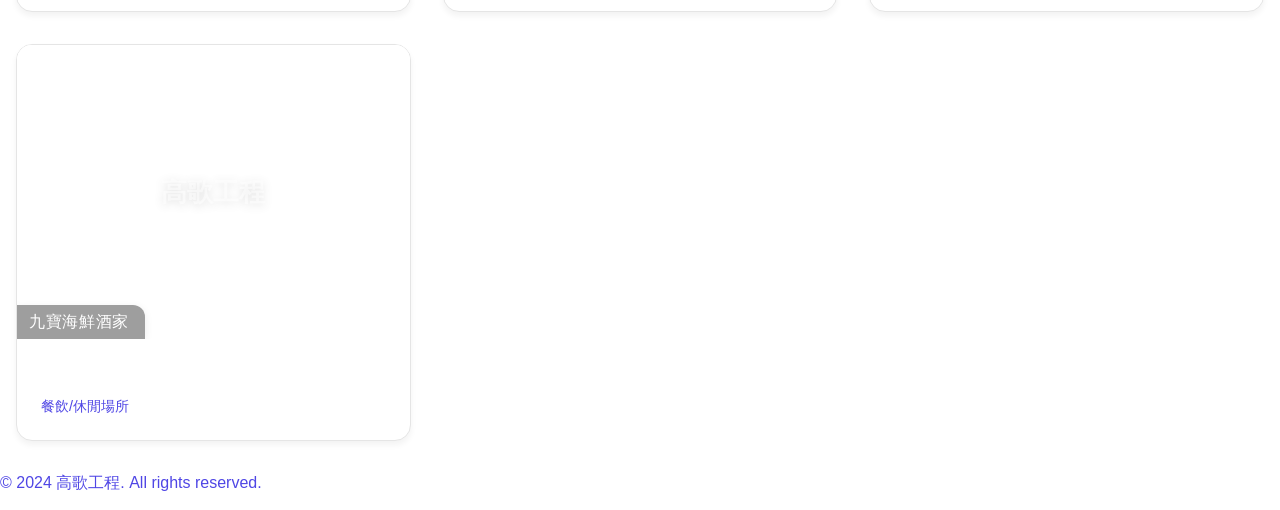
==== commit d9b09605: "cs" ====
--- a/allphoto.html
+++ b/allphoto.html
@@ -1277,7 +1277,8 @@
                                 <button class="filter-button" data-filter="restaurant">Restaurant/Leisure Venues</button>
                                 <button class="filter-button" data-filter="special">Special Purpose Facilities</button>
                             </div>
-<!-- 項目網格 -->
+
+                            <!-- 项目网格 -->
                             <div class="projects-grid">
                                 <!-- 家具/床具相關工程 -->
                                 <div class="project-card" data-category="furniture">
@@ -1322,20 +1323,6 @@
                                     </div>
                                 </div>
 
-                                <div class="project-card" data-category="furniture">
-                                    <div class="project-image">
-                                        <span class="project-name-label">銅鑼灣皇室堡Sealy</span>
-                                        <div class="img-watermark-wrapper">
-                                            <img src="./images/銅鑼灣皇室堡Sealy/01.jpg" loading="lazy" decoding="async" alt="銅鑼灣皇室堡Sealy" style="object-position: center top;">
-                                            <div class="img-watermark">高歌工程</div>
-                                        </div>
-                                    </div>
-                                    <div class="project-info">
-                                        <h3>銅鑼灣皇室堡Sealy</h3>
-                                        <p>家具/床具相關工程</p>
-                                    </div>
-                                </div>
-
                                 <!-- 住宅/住宅相關工程 -->
                                 <div class="project-card" data-category="residential">
                                     <div class="project-image">
@@ -1408,7 +1395,236 @@
                                     </div>
                                 </div>
 
-                                <div class="project-card" data-category="commercial">
+                                <!-- 餐飲/休閒場所 -->
+                                <div class="project-card" data-category="restaurant">
+                                    <div class="project-image">
+                                        <span class="project-name-label">同鄉會會所餐廳設計</span>
+                                        <div class="img-watermark-wrapper">
+                                            <img src="./images/同鄉會會所餐廳設計/01.jpg" loading="lazy" decoding="async" alt="同鄉會會所餐廳設計" style="object-position: center top;">
+                                            <div class="img-watermark">高歌工程</div>
+                                        </div>
+                                    </div>
+                                    <div class="project-info">
+                                        <h3>同鄉會會所餐廳設計</h3>
+                                        <p>餐飲/休閒場所</p>
+                                    </div>
+                                </div>
+
+                                <div class="project-card" data-category="restaurant">
+                                    <div class="project-image">
+                                        <span class="project-name-label">大角咀鮮味蒸滾鍋</span>
+                                        <div class="img-watermark-wrapper">
+                                            <img src="./images/大角咀鮮味蒸滾鍋/01.jpg" loading="lazy" decoding="async" alt="大角咀鮮味蒸滾鍋" style="object-position: center top;">
+                                            <div class="img-watermark">高歌工程</div>
+                                        </div>
+                                    </div>
+                                    <div class="project-info">
+                                        <h3>大角咀鮮味蒸滾鍋</h3>
+                                        <p>餐飲/休閒場所</p>
+                                    </div>
+                                </div>
+                                <div class="project-card" data-category="restaurant">
+                                    <div class="project-image">
+                                        <span class="project-name-label">西環蒸滾鍋</span>
+                                        <div class="img-watermark-wrapper">
+                                            <img src="./images/西環蒸滾鍋/01.jpg" loading="lazy" decoding="async" alt="西環蒸滾鍋" style="object-position: center top;">
+                                            <div class="img-watermark">高歌工程</div>
+                                        </div>
+                                    </div>
+                                    <div class="project-info">
+                                        <h3>西環蒸滾鍋</h3>
+                                        <p>餐飲/休閒場所</p>
+                                    </div>
+                                </div>
+
+                                <div class="project-card" data-category="restaurant">
+                                    <div class="project-image">
+                                        <span class="project-name-label">啟德名苑</span>
+                                        <div class="img-watermark-wrapper">
+                                            <img src="./images/啟德名苑/01.jpg" loading="lazy" decoding="async" alt="啟德名苑" style="object-position: center top;">
+                                            <div class="img-watermark">高歌工程</div>
+                                        </div>
+                                    </div>
+                                    <div class="project-info">
+                                        <h3>啟德名苑</h3>
+                                        <p>餐飲/休閒場所</p>
+                                    </div>
+                                </div>
+                                
+                                <div class="project-card" data-category="restaurant">
+                                    <div class="project-image">
+                                        <span class="project-name-label">荃灣朝日館</span>
+                                        <div class="img-watermark-wrapper">
+                                            <img src="./images/荃灣朝日館/01.jpg" loading="lazy" decoding="async" alt="荃灣朝日館" style="object-position: center top;">
+                                            <div class="img-watermark">高歌工程</div>
+                                        </div>
+                                    </div>
+                                    <div class="project-info">
+                                        <h3>荃灣朝日館</h3>
+                                        <p>餐飲/休閒場所</p>
+                                    </div>
+                                </div>
+
+
+                                <div class="project-card" data-category="restaurant">
+                                    <div class="project-image">
+                                        <span class="project-name-label">占士廚房</span>
+                                        <div class="img-watermark-wrapper">
+                                            <img src="./images/占士廚房/01.jpg" loading="lazy" decoding="async" alt="占士廚房" style="object-position: center top;">
+                                            <div class="img-watermark">高歌工程</div>
+                                        </div>
+                                    </div>
+                                    <div class="project-info">
+                                        <h3>占士廚房</h3>
+                                        <p>餐飲/休閒場所</p>
+                                    </div>
+                                </div>
+
+                                <div class="project-card" data-category="restaurant">
+                                    <div class="project-image">
+                                        <span class="project-name-label" data-lang data-lang-zh="鴨脷洲喜泰美" data-lang-en="HeyThaiMei">鴨脷洲喜泰美</span>
+                                        <div class="img-watermark-wrapper">
+                                            <img src="./images/鴨脷洲喜泰美/01.jpg" loading="lazy" decoding="async" alt="鴨脷洲喜泰美" style="object-position: center top;">
+                                            <div class="img-watermark">高歌工程</div>
+                                        </div>
+                                    </div>
+                                    <div class="project-info">
+                                        <h3>鴨脷洲喜泰美</h3>
+                                        <p>餐飲/休閒場所</p>
+                                    </div>
+                                </div>
+
+                                <div class="project-card" data-category="restaurant">
+                                    <div class="project-image">
+                                        <span class="project-name-label">尖沙咀加拿芬廣場4樓鮮味蒸滾鍋</span>
+                                        <div class="img-watermark-wrapper">
+                                            <img src="./images/尖沙咀加拿芬廣場4樓鮮味蒸滾鍋/01.jpg" loading="lazy" decoding="async" alt="尖沙咀加拿芬廣場4樓鮮味蒸滾鍋" style="object-position: center top;">
+                                            <div class="img-watermark">高歌工程</div>
+                                        </div>
+                                    </div>
+                                    <div class="project-info">
+                                        <h3>尖沙咀加拿芬廣場4樓鮮味蒸滾鍋</h3>
+                                        <p>餐飲/休閒場所</p>
+                                    </div>
+                                </div>
+
+                                <div class="project-card" data-category="restaurant">
+                                    <div class="project-image">
+                                        <span class="project-name-label">觀塘廣場鮮味蒸滾鍋</span>
+                                        <div class="img-watermark-wrapper">
+                                            <img src="./images/觀塘廣場鮮味蒸滾鍋/01.jpg" loading="lazy" decoding="async" alt="觀塘廣場鮮味蒸滾鍋" style="object-position: center top;">
+                                            <div class="img-watermark">高歌工程</div>
+                                        </div>
+                                    </div>
+                                    <div class="project-info">
+                                        <h3>觀塘廣場鮮味蒸滾鍋</h3>
+                                        <p>餐飲/休閒場所</p>
+                                    </div>
+                                </div>
+
+                                <div class="project-card" data-category="restaurant">
+                                    <div class="project-image">
+                                        <span class="project-name-label">杏花新城美京大酒樓</span>
+                                        <div class="img-watermark-wrapper">
+                                            <img src="./images/杏花新城美京大酒樓/01.jpg" loading="lazy" decoding="async" alt="杏花新城美京大酒樓" style="object-position: center top;">
+                                            <div class="img-watermark">高歌工程</div>
+                                        </div>
+                                    </div>
+                                    <div class="project-info">
+                                        <h3>杏花新城美京大酒樓</h3>
+                                        <p>餐飲/休閒場所</p>
+                                    </div>
+                                </div>
+
+                                <div class="project-card" data-category="restaurant">
+                                    <div class="project-image">
+                                        <span class="project-name-label">西半山羅便臣道嘉兆台</span>
+                                        <div class="img-watermark-wrapper">
+                                            <img src="./images/西半山羅便臣道嘉兆台/01.jpg" loading="lazy" decoding="async" alt="西半山羅便臣道嘉兆台" style="object-position: center top;">
+                                            <div class="img-watermark">高歌工程</div>
+                                        </div>
+                                    </div>
+                                    <div class="project-info">
+                                        <h3>西半山羅便臣道嘉兆台</h3>
+                                        <p>餐飲/休閒場所</p>
+                                    </div>
+                                </div>
+
+                                <div class="project-card" data-category="restaurant">
+                                    <div class="project-image">
+                                        <span class="project-name-label">將軍澳新都城名苑</span>
+                                        <div class="img-watermark-wrapper">
+                                            <img src="./images/西半山羅便臣道嘉兆台/01.jpg" loading="lazy" decoding="async" alt="西半山羅便臣道嘉兆台" style="object-position: center top;">
+                                            <div class="img-watermark">高歌工程</div>
+                                        </div>
+                                    </div>
+                                    <div class="project-info">
+                                        <h3>將軍澳新都城名苑</h3>
+                                        <p>餐飲/休閒場所</p>
+                                    </div>
+                                </div>
+
+                                
+                                <div class="project-card" data-category="restaurant">
+                                    <div class="project-image">
+                                        <span class="project-name-label">銅鑼灣世貿中心Mild</span>
+                                        <div class="img-watermark-wrapper">
+                                            <img src="./images/銅鑼灣世貿中心Mild/01.jpg" loading="lazy" decoding="async" alt="銅鑼灣世貿中心Mild" style="object-position: center top;">
+                                            <div class="img-watermark">高歌工程</div>
+                                        </div>
+                                    </div>
+                                    <div class="project-info">
+                                        <h3>銅鑼灣世貿中心Mild</h3>
+                                        <p>餐飲/休閒場所</p>
+                                    </div>
+                                </div>
+                                
+
+                                <!-- 特殊用途設施 -->
+                                <div class="project-card" data-category="special">
+                                    <div class="project-image">
+                                        <span class="project-name-label">學校室內設計</span>
+                                        <div class="img-watermark-wrapper">
+                                            <img src="./images/學校室內設計/01.jpg" loading="lazy" decoding="async" alt="學校室內設計" style="object-position: center top;">
+                                            <div class="img-watermark">高歌工程</div>
+                                        </div>
+                                    </div>
+                                    <div class="project-info">
+                                        <h3>學校室內設計</h3>
+                                        <p>特殊用途設施</p>
+                                    </div>
+                                </div>
+
+                                <div class="project-card" data-category="special">
+                                    <div class="project-image">
+                                        <span class="project-name-label">展覽廳</span>
+                                        <div class="img-watermark-wrapper">
+                                            <img src="./images/展覽廳/01.jpg" loading="lazy" decoding="async" alt="展覽廳" style="object-position: center top;">
+                                            <div class="img-watermark">高歌工程</div>
+                                        </div>
+                                    </div>
+                                    <div class="project-info">
+                                        <h3>展覽廳</h3>
+                                        <p>特殊用途設施</p>
+                                    </div>
+                                </div>
+
+                                <div class="project-card" data-category="special">
+                                    <div class="project-image">
+                                        <span class="project-name-label">灣仔會展健身器材展覽佈景</span>
+                                        <div class="img-watermark-wrapper">
+                                            <img src="./images/灣仔會展健身器材展覽佈景/01.jpg" loading="lazy" decoding="async" alt="灣仔會展健身器材展覽佈景" style="object-position: center top;">
+                                            <div class="img-watermark">高歌工程</div>
+                                        </div>
+                                    </div>
+                                    <div class="project-info">
+                                        <h3>灣仔會展健身器材展覽佈景</h3>
+                                        <p>特殊用途設施</p>
+                                    </div>
+                                </div>
+
+
+                                 <div class="project-card" data-category="special">
                                     <div class="project-image">
                                         <span class="project-name-label">灣仔瑞安中心寫字樓</span>
                                         <div class="img-watermark-wrapper">
@@ -1422,148 +1638,257 @@
                                     </div>
                                 </div>
 
-                                <!-- 餐飲/休閒場所 -->
-                                <div class="project-card" data-category="restaurant">
-                                    <div class="project-image">
-                                        <span class="project-name-label">同鄉會會所餐廳設計</span>
-                                        <div class="img-watermark-wrapper">
-                                            <img src="./images/同鄉會會所餐廳設計/01.jpg" loading="lazy" decoding="async" alt="同鄉會會所餐廳設計" style="object-position: center top;">
-                                            <div class="img-watermark">高歌工程</div>
-                                        </div>
-                                    </div>
-                                    <div class="project-info">
-                                        <h3>同鄉會會所餐廳設計</h3>
+                                
+                                 <div class="project-card" data-category="special">
+                                    <div class="project-image">
+                                        <span class="project-name-label">銅鑼灣皇室堡Sealy</span>
+                                        <div class="img-watermark-wrapper">
+                                            <img src="./images/銅鑼灣皇室堡Sealy/01.jpg" loading="lazy" decoding="async" alt="銅鑼灣皇室堡Sealy" style="object-position: center top;">
+                                            <div class="img-watermark">高歌工程</div>
+                                        </div>
+                                    </div>
+                                    <div class="project-info">
+                                        <h3>銅鑼灣皇室堡Sealy</h3>
                                         <p>餐飲/休閒場所</p>
                                     </div>
                                 </div>
 
-                                <div class="project-card" data-category="restaurant">
-                                    <div class="project-image">
-                                        <span class="project-name-label">大角咀鮮味蒸滾鍋</span>
-                                        <div class="img-watermark-wrapper">
-                                            <img src="./images/大角咀鮮味蒸滾鍋/01.jpg" loading="lazy" decoding="async" alt="大角咀鮮味蒸滾鍋" style="object-position: center top;">
-                                            <div class="img-watermark">高歌工程</div>
-                                        </div>
-                                    </div>
-                                    <div class="project-info">
-                                        <h3>大角咀鮮味蒸滾鍋</h3>
+
+                                
+                                 <div class="project-card" data-category="special">
+                                    <div class="project-image">
+                                        <span class="project-name-label">深水埗鮮味蒸滾鍋</span>
+                                        <div class="img-watermark-wrapper">
+                                            <img src="./images/深水埗鮮味蒸滾鍋/01.jpg" loading="lazy" decoding="async" alt="深水埗鮮味蒸滾鍋" style="object-position: center top;">
+                                            <div class="img-watermark">高歌工程</div>
+                                        </div>
+                                    </div>
+                                    <div class="project-info">
+                                        <h3>深水埗鮮味蒸滾鍋</h3>
                                         <p>餐飲/休閒場所</p>
                                     </div>
                                 </div>
 
-                                <div class="project-card" data-category="restaurant">
-                                    <div class="project-image">
-                                        <span class="project-name-label">西環蒸滾鍋</span>
-                                        <div class="img-watermark-wrapper">
-                                            <img src="./images/西環蒸滾鍋/01.jpg" loading="lazy" decoding="async" alt="西環蒸滾鍋" style="object-position: center top;">
-                                            <div class="img-watermark">高歌工程</div>
-                                        </div>
-                                    </div>
-                                    <div class="project-info">
-                                        <h3>西環蒸滾鍋</h3>
+
+                             <div class="project-card" data-category="special">
+                                    <div class="project-image">
+                                        <span class="project-name-label">西沙-五滬四海</span>
+                                        <div class="img-watermark-wrapper">
+                                            <img src="./images/西沙-五滬四海/01.jpg" loading="lazy" decoding="async" alt="深水埗鮮味蒸滾鍋" style="object-position: center top;">
+                                            <div class="img-watermark">高歌工程</div>
+                                        </div>
+                                    </div>
+                                    <div class="project-info">
+                                        <h3>西沙-五滬四海</h3>
                                         <p>餐飲/休閒場所</p>
                                     </div>
                                 </div>
 
-                                <div class="project-card" data-category="restaurant">
-                                    <div class="project-image">
-                                        <span class="project-name-label">啟德名苑</span>
-                                        <div class="img-watermark-wrapper">
-                                            <img src="./images/啟德名苑/01.jpg" loading="lazy" decoding="async" alt="啟德名苑" style="object-position: center top;">
-                                            <div class="img-watermark">高歌工程</div>
-                                        </div>
-                                    </div>
-                                    <div class="project-info">
-                                        <h3>啟德名苑</h3>
+
+
+
+                                <div class="project-card" data-category="special">
+                                    <div class="project-image">
+                                        <span class="project-name-label">多功能室內運動場</span>
+                                        <div class="img-watermark-wrapper">
+                                            <img src="./images/多功能室內運動場/01.jpg" loading="lazy" decoding="async" alt="多功能室內運動場" style="object-position: center top;">
+                                            <div class="img-watermark">高歌工程</div>
+                                        </div>
+                                    </div>
+                                    <div class="project-info">
+                                        <h3>多功能室內運動場</h3>
+                                        <p>特殊用途設施</p>
+                                    </div>
+                                </div>
+
+                                <div class="project-card" data-category="special">
+                                    <div class="project-image">
+                                        <span class="project-name-label">灣仔會展健身器材展覽</span>
+                                        <div class="img-watermark-wrapper">
+                                            <img src="./images/灣仔會展健身器材展覽/01.jpg" loading="lazy" decoding="async" alt="灣仔會展健身器材展覽" style="object-position: center top;">
+                                            <div class="img-watermark">高歌工程</div>
+                                        </div>
+                                    </div>
+                                    <div class="project-info">
+                                        <h3>灣仔會展健身器材展覽</h3>
+                                        <p>特殊用途設施</p>
+                                    </div>
+                                </div>
+                                                                <div class="project-card" data-category="restaurant">
+                                    <div class="project-image">
+                                        <span class="project-name-label">九寶海鮮酒家</span>
+                                        <div class="img-watermark-wrapper">
+                                            <img src="./images/九寶海鮮酒家/01.jpg" loading="lazy" decoding="async" alt="元朗 九寶海鮮酒家" style="object-position: center top;">
+                                            <div class="img-watermark">高歌工程</div>
+                                        </div>
+                                    </div>
+                                    <div class="project-info">
+                                        <h3>元朗 九寶海鮮酒家</h3>
                                         <p>餐飲/休閒場所</p>
                                     </div>
                                 </div>
-
-                                <div class="project-card" data-category="restaurant">
-                                    <div class="project-image">
-                                        <span class="project-name-label">荃灣朝日館</span>
-                                        <div class="img-watermark-wrapper">
-                                            <img src="./images/荃灣朝日館/01.jpg" loading="lazy" decoding="async" alt="荃灣朝日館" style="object-position: center top;">
-                                            <div class="img-watermark">高歌工程</div>
-                                        </div>
-                                    </div>
-                                    <div class="project-info">
-                                        <h3>荃灣朝日館</h3>
-                                        <p>餐飲/休閒場所</p>
-                                    </div>
-                                </div>
-
-                                <div class="project-card" data-category="restaurant">
-                                    <div class="project-image">
-                                        <span class="project-name-label">占士廚房</span>
-                                        <div class="img-watermark-wrapper">
-                                            <img src="./images/占士廚房/01.jpg" loading="lazy" decoding="async" alt="占士廚房" style="object-position: center top;">
-                                            <div class="img-watermark">高歌工程</div>
-                                        </div>
-                                    </div>
-                                    <div class="project-info">
-                                        <h3>占士廚房</h3>
-                                        <p>餐飲/休閒場所</p>
-                                    </div>
-                                </div>
-
-                                <div class="project-card" data-category="restaurant">
-                                    <div class="project-image">
-                                        <span class="project-name-label" data-lang data-lang-zh="鴨脷洲喜泰美" data-lang-en="HeyThaiMei">鴨脷洲喜泰美</span>
-                                        <div class="img-watermark-wrapper">
-                                            <img src="./images/鴨脷洲喜泰美/01.jpg" loading="lazy" decoding="async" alt="鴨脷洲喜泰美" style="object-position: center top;">
-                                            <div class="img-watermark">高歌工程</div>
-                                        </div>
-                                    </div>
-                                    <div class="project-info">
-                                        <h3>鴨脷洲喜泰美</h3>
-                                        <p>餐飲/休閒場所</p>
-                                    </div>
-                                </div>
-
-                                <div class="project-card" data-category="restaurant">
-                                    <div class="project-image">
-                                        <span class="project-name-label">尖沙咀加拿芬廣場4樓鮮味蒸滾鍋</span>
-                                        <div class="img-watermark-wrapper">
-                                            <img src="./images/尖沙咀加拿芬廣場4樓鮮味蒸滾鍋/01.jpg" loading="lazy" decoding="async" alt="尖沙咀加拿芬廣場4樓鮮味蒸滾鍋" style="object-position: center top;">
-                                            <div class="img-watermark">高歌工程</div>
-                                        </div>
-                                    </div>
-                                    <div class="project-info">
-                                        <h3>尖沙咀加拿芬廣場4樓鮮味蒸滾鍋</h3>
-                                        <p>餐飲/休閒場所</p>
-                                    </div>
-                                </div>
-
-                                <div class="project-card" data-category="restaurant">
-                                    <div class="project-image">
-                                        <span class="project-name-label">觀塘廣場鮮味蒸滾鍋</span>
-                                        <div class="img-watermark-wrapper">
-                                            <img src="./images/觀塘廣場鮮味蒸滾鍋/01.jpg" loading="lazy" decoding="async" alt="觀塘廣場鮮味蒸滾鍋" style="object-position: center top;">
-                                            <div class="img-watermark">高歌工程</div>
-                                        </div>
-                                    </div>
-                                    <div class="project-info">
-                                        <h3>觀塘廣場鮮味蒸滾鍋</h3>
-                                        <p>餐飲/休閒場所</p>
-                                    </div>
-                                </div>
-
-                                <div class="project-card" data-category="restaurant">
-                                    <div class="project-image">
-                                        <span class="project-name-label">杏花新城美京大酒樓</span>
-                                        <div class="img-watermark-wrapper">
-                                            <img src="./images/杏花新城美京大酒樓/01.jpg" loading="lazy" decoding="async" alt="杏花新城美京大酒樓" style="object-position: center top;">
-                                            <div class="img-watermark">高歌工程</div>
-                                        </div>
-                                    </div>
-                                    <div class="project-info">
-                                        <h3>杏花新城美京大酒樓</h3>
-                                        <p>餐飲/休閒場所</p>
-                                    </div>
-                                </div>
-
-                                <div class="project-card"
+                                <!-- ADMIN_UPLOAD_INSERT_POINT -->
+                            </div>
+
+        <!-- 添加页脚 -->
+        <footer>
+            <div class="py-8 text-center text-gray-600 dark:text-gray-400">
+                <p data-lang data-lang-zh="&copy; 2024 高歌工程. All rights reserved." data-lang-en="&copy; 2024 KOCO ENGINEERING COMPANY LIMITED. All rights reserved;">&copy; 2024 高歌工程. All rights reserved.</p>
+            </div>
+        </footer>
+    </div>
+
+    <!-- Loading元素 -->
+    <div id="loading" style="display: none;">
+        <div class="loading-spinner"></div>
+        <div style="text-align: center; color: #666;">Loading images...</div>
+    </div>
+
+    <!-- 項目詳情彈窗 -->
+    <div id="projectModal" class="modal" style="display: none;">
+        <div class="modal-content">
+            <span class="close">&times;</span>
+            <div class="modal-header">
+                <h2 id="modalTitle"></h2>
+                <p id="modalSubtitle"></p>
+                <p id="modalDescription"></p>
+            </div>
+            <div class="modal-body">
+                <!-- 圖片內容將動態插入這裡 -->
+            </div>
+        </div>
+    </div>
+
+    <script src="./js/vendors/alpinejs.min.js" defer></script>
+    <!-- 移除main.js引用，因為allphoto.html不需要AOS和Swiper -->
+    <script>
+        let currentLang = localStorage.getItem('lang') || 'zh';
+
+        // 項目英文名稱映射
+        const projectTitleMappings = {
+            '啟德TEMPUR': 'Kai Tak TEMPUR',
+            '啟德SEALY': 'Kai Tak SEALY', 
+            '元朗形點Sealy': 'Yuen Long Sealy',
+            '浪澄灣住宅': 'The Long Beach',
+            '翠屏邨單位': 'Tsui Ping Estate',
+            '啟德名苑': 'Ming Garden Restaurant',
+            '上環干諾道西時代商業大廈寫字樓': 'SHEUNG WAN SI TOI COMMERCIAL BUILDING',
+            '大坑施弼街寵物美容Cafe工程': 'BOGU Pets',
+            '同鄉會會所餐廳設計': 'Clubhouse Restaurant Design',
+            '大角咀鮮味蒸滾鍋': 'Tai Kok Tsui steamhotpot',
+            '西環蒸滾鍋': 'Sai Wan steamhotpot',
+            '荃灣朝日館': 'Tsuen Wan Asahi Restaurant',
+            '占士廚房': 'James Kitchen',
+            '學校室內設計': 'School Interior Design',
+            '展覽廳': 'Exhibition Hall',
+            '灣仔會展健身器材展覽佈景': 'Wan Chai Exhibition Fitness Equipment Display',
+            '鴨脷洲喜泰美': 'HeyThaiMei',
+            '銅鑼灣世貿中心Mild': 'Mild',
+            '多功能室內運動場': 'Multifunctional Indoor Sports Hall',
+            '灣仔會展健身器材展覽': 'Wan Chai Exhibition Fitness ',
+            '觀塘廣場鮮味蒸滾鍋': 'Kwun Tong Plaza Steam Hotpot',
+            '浪琴園': 'Pacific View',
+            '尖沙咀加拿芬廣場4樓鮮味蒸滾鍋': 'Fresh Taste Steam Hotpot',
+            '杏花新城美京大酒樓': 'Meiging Restaurant'
+        };
+
+
+
+        // 項目描述映射
+        const projectDescriptions = {
+            '啟德TEMPUR': {
+                zh: '高端床墊陳列室設計，展現TEMPUR品牌的舒適與品質理念',
+                en: 'Premium mattress showroom design showcasing TEMPUR brand comfort and quality philosophy'
+            },
+            '啟德SEALY': {
+                zh: 'SEALY床墊專門店，融合現代簡約風格與舒適體驗空間',
+                en: 'SEALY mattress specialty store combining modern minimalist style with comfortable experience space'
+            },
+            '元朗形點Sealy': {
+                zh: '位於購物中心的床墊展示空間，營造溫馨舒適的購物環境',
+                en: 'Mattress display space in shopping center, creating a warm and comfortable shopping environment'
+            },
+            '浪澄灣住宅': {
+                zh: '海景住宅室內設計，充分利用自然光線，打造現代優雅居住空間',
+                en: 'Oceanview residential interior design maximizing natural light for modern elegant living space'
+            },
+            '翠屏邨單位': {
+                zh: '公屋單位翻新工程，有效利用空間，提升居住品質',
+                en: 'Public housing unit renovation project, efficient space utilization to enhance living quality'
+            },
+            '啟德名苑': {
+                zh: '餐廳室內設計，結合傳統與現代元素，營造溫馨用餐氛圍',
+                en: 'Restaurant interior design combining traditional and modern elements for warm dining atmosphere'
+            },
+            '上環干諾道西時代商業大廈寫字樓': {
+                zh: '商業辦公空間設計，注重工作效率與員工舒適度的平衡',
+                en: 'Commercial office space design balancing work efficiency and employee comfort'
+            },
+            '大坑施弼街寵物美容Cafe工程': {
+                zh: '寵物美容咖啡廳，創新的複合式空間設計，結合寵物服務與休閒餐飲',
+                en: 'Pet grooming cafe with innovative hybrid space design combining pet services and casual dining'
+            },
+            '同鄉會會所餐廳設計': {
+                zh: '會所餐廳裝修，融合傳統文化元素與現代設計理念',
+                en: 'Clubhouse restaurant renovation integrating traditional cultural elements with modern design concepts'
+            },
+            '大角咀鮮味蒸滾鍋': {
+                zh: '火鍋餐廳設計，營造熱鬧溫馨的用餐氛圍，注重通風與座位佈局',
+                en: 'Hotpot restaurant design creating lively and warm dining atmosphere with focus on ventilation and seating layout'
+            },
+            '占士廚房': {
+                zh: '餐廳室內設計，運用自然材料營造寧靜禪意的用餐空間',
+                en: 'restaurant interior design using natural materials to create serene and zen dining space'
+            },
+            '荃灣朝日館': {
+                zh: '日式餐廳室內設計，運用自然材料營造寧靜禪意的用餐空間',
+                en: 'Japanese restaurant interior design using natural materials to create serene and zen dining space'
+            },
+            '學校室內設計': {
+                zh: '教育空間設計，創造有利於學習的環境，注重安全性與功能性',
+                en: 'Educational space design creating conducive learning environment with emphasis on safety and functionality'
+            },
+            '展覽廳': {
+                zh: '展覽空間設計，靈活的佈局方案適應不同展示需求',
+                en: 'Exhibition space design with flexible layout solutions adapting to various display requirements'
+            },
+            '灣仔會展健身器材展覽佈景': {
+                zh: '健身器材展覽攤位設計，突出產品特色與品牌形象',
+                en: 'Fitness equipment exhibition booth design highlighting product features and brand image'
+            },
+            '鴨脷洲喜泰美': {
+                zh: '泰式餐廳裝修，融入東南亞風情元素，營造異國情調',
+                en: 'Thai restaurant renovation incorporating Southeast Asian elements for exotic ambiance'
+            },
+            '尖沙咀加拿芬廣場4樓鮮味蒸滾鍋': {
+                zh: '位於商業中心的火鍋餐廳，現代簡約設計配合高效運營需求',
+                en: 'Hotpot restaurant in commercial center with modern minimalist design for efficient operations'
+            },
+            '杏花新城美京大酒樓': {
+                zh: '粵式酒樓設計，傳統茶餐文化與現代舒適環境的完美結合',
+                en: 'Cantonese restaurant design perfectly combining traditional tea dining culture with modern comfort'
+            },
+            '銅鑼灣世貿中心 Mild': {
+                zh: '時尚餐飲空間設計，以柔和色調與流暢動線營造舒適雅緻的用餐體驗。',
+                en: 'A stylish dining space featuring soft tones and fluid circulation, creating a refined and comfortable atmosphere.'
+            },
+            '多功能室內運動場': {
+                zh: '多用途運動場設計，結合耐用材質與寬敞布局，打造安全高效的運動環境。',
+                en: 'A versatile sports hall designed with durable materials and an open layout to deliver a safe and efficient training environment.'
+            },
+            '灣仔會展健身器材展覽佈景': {
+                zh: '展覽空間設計以現代感與功能性為核心，突顯健身器材的專業形象與展示效果。',
+                en: 'A modern, functional exhibition space that highlights fitness equipment with a clean and professional presentation.'
+            },
+            '觀塘廣場鮮味蒸滾鍋': {
+                zh: '餐廳設計融入活力色彩與溫暖燈光，營造輕鬆愉悅的蒸鍋用餐氛圍。',
+                en: 'A vibrant restaurant interior combining warm lighting and lively colors to create an inviting hotpot dining experience.'
+            },
+            '浪琴園 Pacific View': {
+                zh: '高端住宅室內設計，以簡約線條與自然材質打造寧靜奢雅的海景居所。',
+                en: 'A premium residential design featuring clean lines and natural materials, shaping a serene and elegant ocean-view home.'
+            }
+        };
 
         // 語言文本映射
         const translations = {
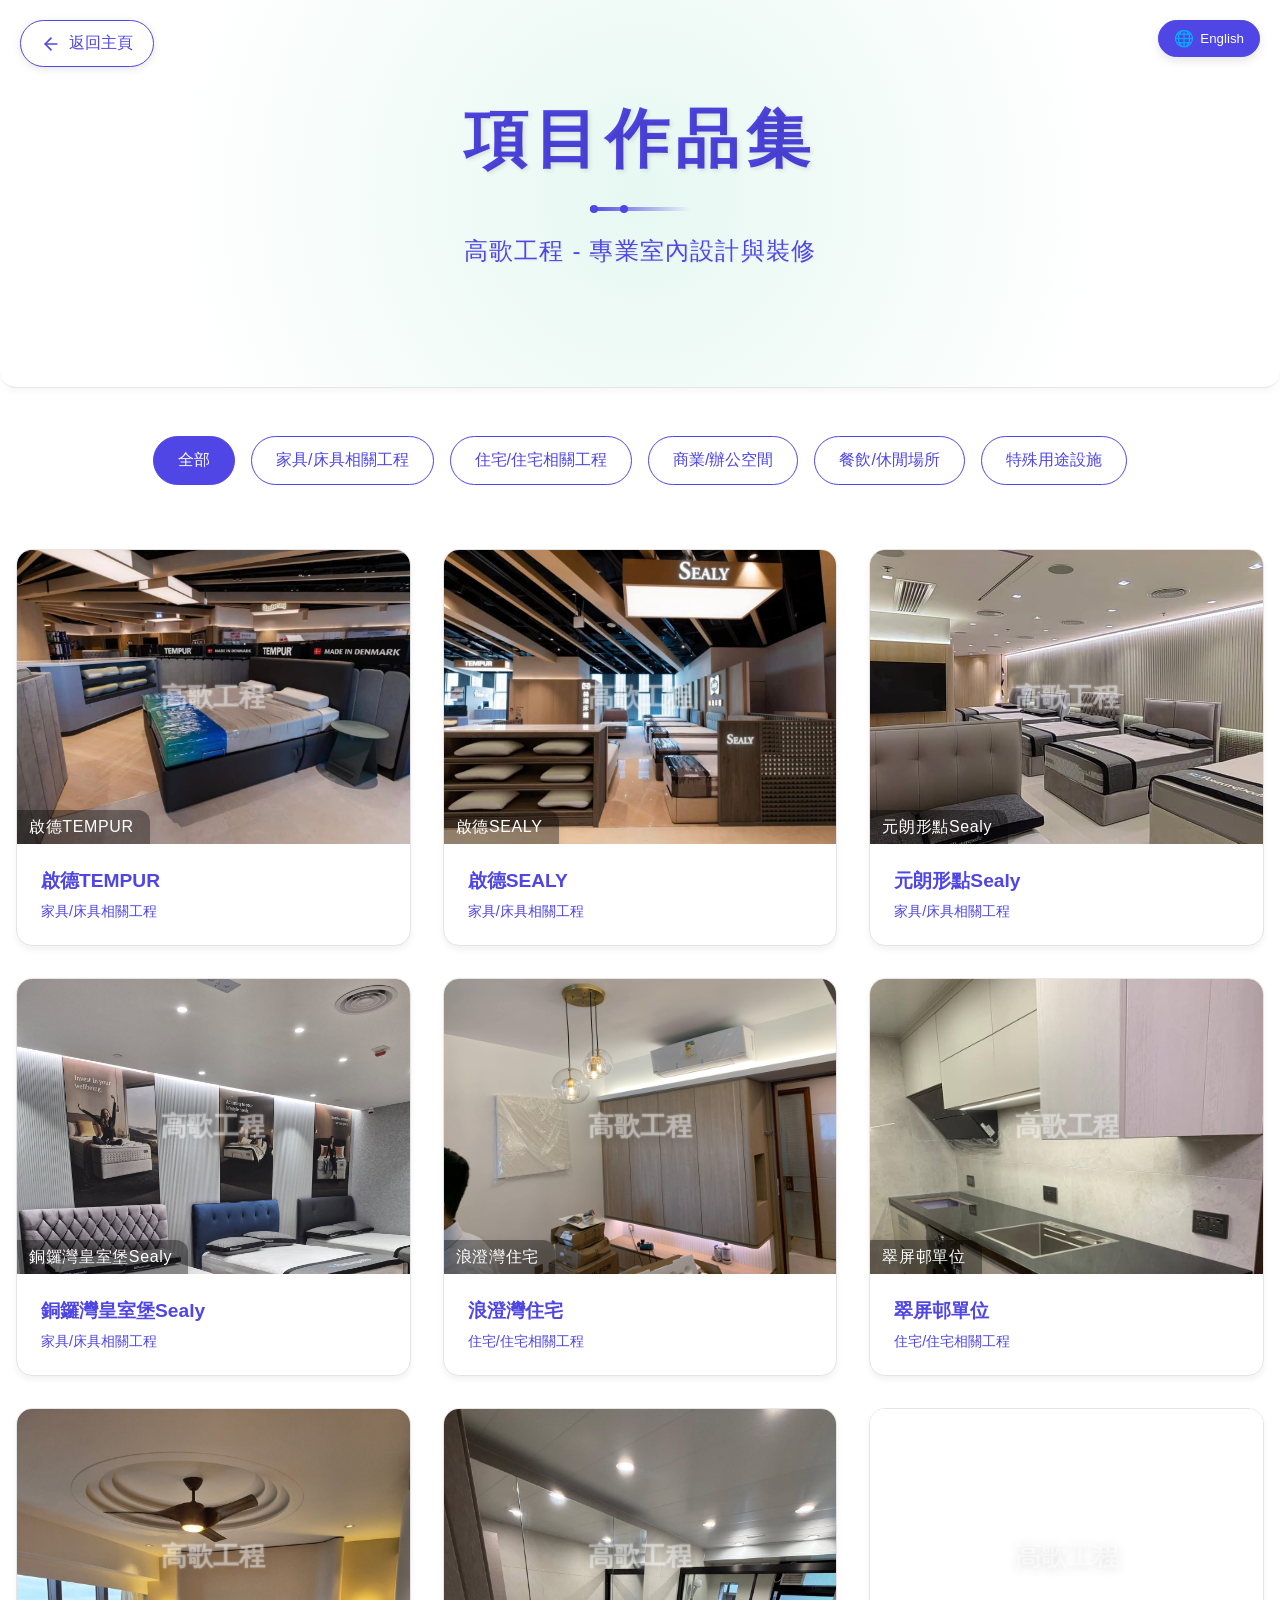
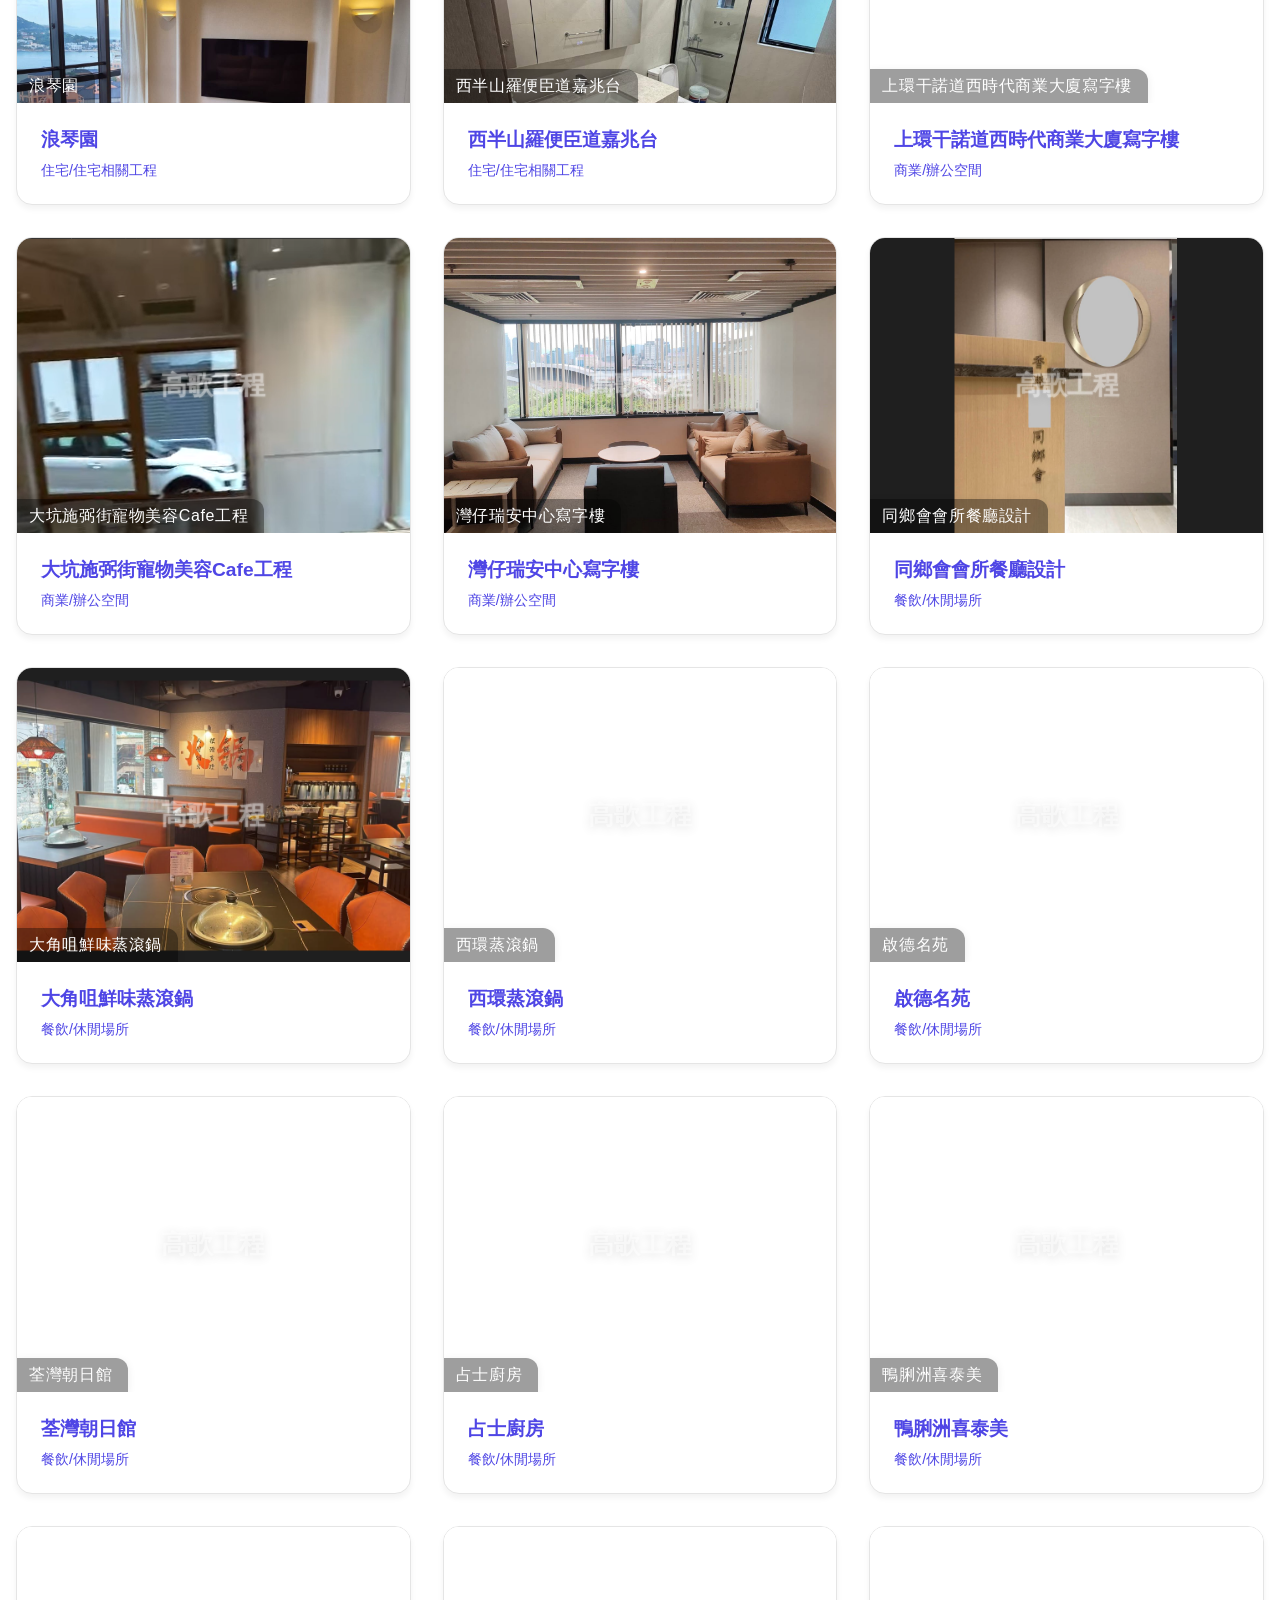
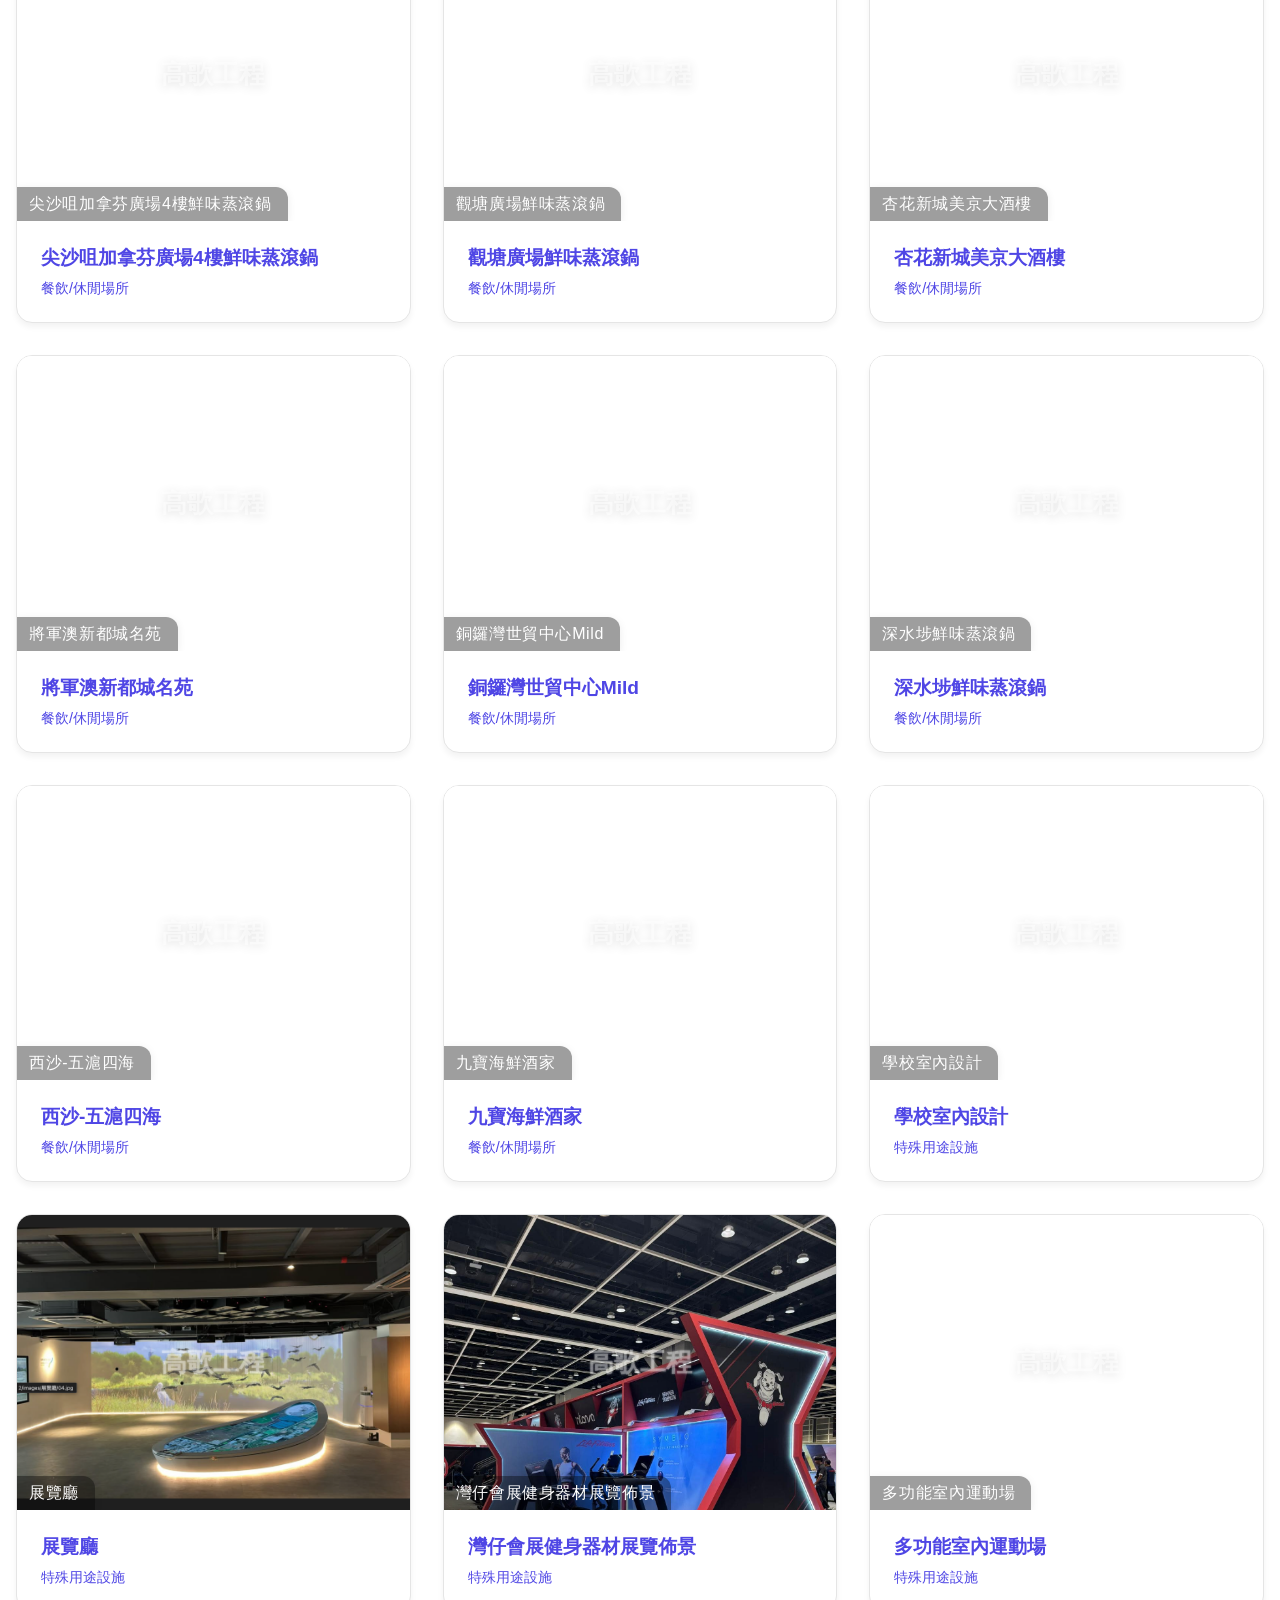
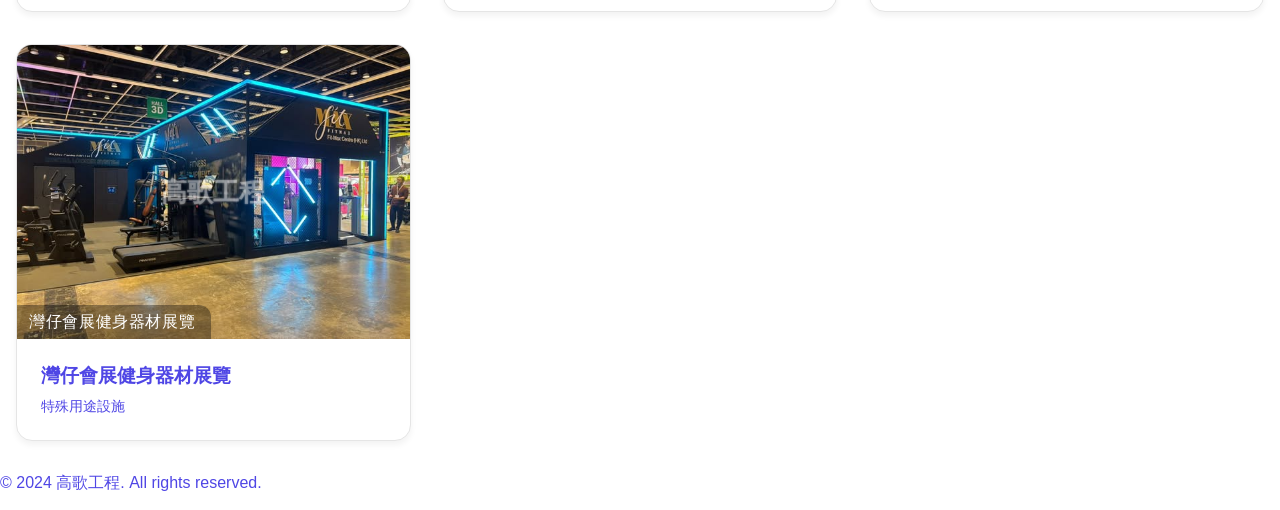
==== commit 25c85ac7: "should be ok" ====
--- a/allphoto.html
+++ b/allphoto.html
@@ -579,7 +579,7 @@
         }
 
         .dark .project-info h3 {
-            color: #FFFFFF;
+            color: var(--text-color);
         }
 
         .language-switch {
@@ -1280,6 +1280,7 @@
 
                             <!-- 项目网格 -->
                             <div class="projects-grid">
+
                                 <!-- 家具/床具相關工程 -->
                                 <div class="project-card" data-category="furniture">
                                     <div class="project-image">
@@ -1323,6 +1324,21 @@
                                     </div>
                                 </div>
 
+                                <div class="project-card" data-category="furniture">
+                                    <div class="project-image">
+                                        <span class="project-name-label">銅鑼灣皇室堡Sealy</span>
+                                        <div class="img-watermark-wrapper">
+                                            <img src="./images/銅鑼灣皇室堡Sealy/01.jpg" loading="lazy" decoding="async" alt="銅鑼灣皇室堡Sealy" style="object-position: center top;">
+                                            <div class="img-watermark">高歌工程</div>
+                                        </div>
+                                    </div>
+                                    <div class="project-info">
+                                        <h3>銅鑼灣皇室堡Sealy</h3>
+                                        <p>家具/床具相關工程</p>
+                                    </div>
+                                </div>
+
+
                                 <!-- 住宅/住宅相關工程 -->
                                 <div class="project-card" data-category="residential">
                                     <div class="project-image">
@@ -1366,6 +1382,21 @@
                                     </div>
                                 </div>
 
+                                <div class="project-card" data-category="residential">
+                                    <div class="project-image">
+                                        <span class="project-name-label">西半山羅便臣道嘉兆台</span>
+                                        <div class="img-watermark-wrapper">
+                                            <img src="./images/西半山羅便臣道嘉兆台/01.jpg" loading="lazy" decoding="async" alt="西半山羅便臣道嘉兆台" style="object-position: center top;">
+                                            <div class="img-watermark">高歌工程</div>
+                                        </div>
+                                    </div>
+                                    <div class="project-info">
+                                        <h3>西半山羅便臣道嘉兆台</h3>
+                                        <p>住宅/住宅相關工程</p>
+                                    </div>
+                                </div>
+
+
                                 <!-- 商業/辦公空間 -->
                                 <div class="project-card" data-category="commercial">
                                     <div class="project-image">
@@ -1395,6 +1426,21 @@
                                     </div>
                                 </div>
 
+                                <div class="project-card" data-category="commercial">
+                                    <div class="project-image">
+                                        <span class="project-name-label">灣仔瑞安中心寫字樓</span>
+                                        <div class="img-watermark-wrapper">
+                                            <img src="./images/灣仔瑞安中心寫字樓/01.jpg" loading="lazy" decoding="async" alt="灣仔瑞安中心寫字樓" style="object-position: center top;">
+                                            <div class="img-watermark">高歌工程</div>
+                                        </div>
+                                    </div>
+                                    <div class="project-info">
+                                        <h3>灣仔瑞安中心寫字樓</h3>
+                                        <p>商業/辦公空間</p>
+                                    </div>
+                                </div>
+
+
                                 <!-- 餐飲/休閒場所 -->
                                 <div class="project-card" data-category="restaurant">
                                     <div class="project-image">
@@ -1423,6 +1469,7 @@
                                         <p>餐飲/休閒場所</p>
                                     </div>
                                 </div>
+
                                 <div class="project-card" data-category="restaurant">
                                     <div class="project-image">
                                         <span class="project-name-label">西環蒸滾鍋</span>
@@ -1450,7 +1497,7 @@
                                         <p>餐飲/休閒場所</p>
                                     </div>
                                 </div>
-                                
+
                                 <div class="project-card" data-category="restaurant">
                                     <div class="project-image">
                                         <span class="project-name-label">荃灣朝日館</span>
@@ -1465,7 +1512,6 @@
                                     </div>
                                 </div>
 
-
                                 <div class="project-card" data-category="restaurant">
                                     <div class="project-image">
                                         <span class="project-name-label">占士廚房</span>
@@ -1538,23 +1584,9 @@
 
                                 <div class="project-card" data-category="restaurant">
                                     <div class="project-image">
-                                        <span class="project-name-label">西半山羅便臣道嘉兆台</span>
-                                        <div class="img-watermark-wrapper">
-                                            <img src="./images/西半山羅便臣道嘉兆台/01.jpg" loading="lazy" decoding="async" alt="西半山羅便臣道嘉兆台" style="object-position: center top;">
-                                            <div class="img-watermark">高歌工程</div>
-                                        </div>
-                                    </div>
-                                    <div class="project-info">
-                                        <h3>西半山羅便臣道嘉兆台</h3>
-                                        <p>餐飲/休閒場所</p>
-                                    </div>
-                                </div>
-
-                                <div class="project-card" data-category="restaurant">
-                                    <div class="project-image">
                                         <span class="project-name-label">將軍澳新都城名苑</span>
                                         <div class="img-watermark-wrapper">
-                                            <img src="./images/西半山羅便臣道嘉兆台/01.jpg" loading="lazy" decoding="async" alt="西半山羅便臣道嘉兆台" style="object-position: center top;">
+                                            <img src="./images/將軍澳新都城名苑/01.jpg" loading="lazy" decoding="async" alt="將軍澳新都城名苑" style="object-position: center top;">
                                             <div class="img-watermark">高歌工程</div>
                                         </div>
                                     </div>
@@ -1564,7 +1596,6 @@
                                     </div>
                                 </div>
 
-                                
                                 <div class="project-card" data-category="restaurant">
                                     <div class="project-image">
                                         <span class="project-name-label">銅鑼灣世貿中心Mild</span>
@@ -1578,7 +1609,49 @@
                                         <p>餐飲/休閒場所</p>
                                     </div>
                                 </div>
-                                
+
+                                <div class="project-card" data-category="restaurant">
+                                    <div class="project-image">
+                                        <span class="project-name-label">深水埗鮮味蒸滾鍋</span>
+                                        <div class="img-watermark-wrapper">
+                                            <img src="./images/深水埗鮮味蒸滾鍋/01.jpg" loading="lazy" decoding="async" alt="深水埗鮮味蒸滾鍋" style="object-position: center top;">
+                                            <div class="img-watermark">高歌工程</div>
+                                        </div>
+                                    </div>
+                                    <div class="project-info">
+                                        <h3>深水埗鮮味蒸滾鍋</h3>
+                                        <p>餐飲/休閒場所</p>
+                                    </div>
+                                </div>
+
+                                <div class="project-card" data-category="restaurant">
+                                    <div class="project-image">
+                                        <span class="project-name-label">西沙-五滬四海</span>
+                                        <div class="img-watermark-wrapper">
+                                            <img src="./images/西沙-五滬四海/01.jpg" loading="lazy" decoding="async" alt="西沙-五滬四海" style="object-position: center top;">
+                                            <div class="img-watermark">高歌工程</div>
+                                        </div>
+                                    </div>
+                                    <div class="project-info">
+                                        <h3>西沙-五滬四海</h3>
+                                        <p>餐飲/休閒場所</p>
+                                    </div>
+                                </div>
+
+                                <div class="project-card" data-category="restaurant">
+                                    <div class="project-image">
+                                        <span class="project-name-label">九寶海鮮酒家</span>
+                                        <div class="img-watermark-wrapper">
+                                            <img src="./images/九寶海鮮酒家/01.jpg" loading="lazy" decoding="async" alt="九寶海鮮酒家" style="object-position: center top;">
+                                            <div class="img-watermark">高歌工程</div>
+                                        </div>
+                                    </div>
+                                    <div class="project-info">
+                                        <h3>九寶海鮮酒家</h3>
+                                        <p>餐飲/休閒場所</p>
+                                    </div>
+                                </div>
+
 
                                 <!-- 特殊用途設施 -->
                                 <div class="project-card" data-category="special">
@@ -1623,70 +1696,6 @@
                                     </div>
                                 </div>
 
-
-                                 <div class="project-card" data-category="special">
-                                    <div class="project-image">
-                                        <span class="project-name-label">灣仔瑞安中心寫字樓</span>
-                                        <div class="img-watermark-wrapper">
-                                            <img src="./images/灣仔瑞安中心寫字樓/01.jpg" loading="lazy" decoding="async" alt="灣仔瑞安中心寫字樓" style="object-position: center top;">
-                                            <div class="img-watermark">高歌工程</div>
-                                        </div>
-                                    </div>
-                                    <div class="project-info">
-                                        <h3>灣仔瑞安中心寫字樓</h3>
-                                        <p>商業/辦公空間</p>
-                                    </div>
-                                </div>
-
-                                
-                                 <div class="project-card" data-category="special">
-                                    <div class="project-image">
-                                        <span class="project-name-label">銅鑼灣皇室堡Sealy</span>
-                                        <div class="img-watermark-wrapper">
-                                            <img src="./images/銅鑼灣皇室堡Sealy/01.jpg" loading="lazy" decoding="async" alt="銅鑼灣皇室堡Sealy" style="object-position: center top;">
-                                            <div class="img-watermark">高歌工程</div>
-                                        </div>
-                                    </div>
-                                    <div class="project-info">
-                                        <h3>銅鑼灣皇室堡Sealy</h3>
-                                        <p>餐飲/休閒場所</p>
-                                    </div>
-                                </div>
-
-
-                                
-                                 <div class="project-card" data-category="special">
-                                    <div class="project-image">
-                                        <span class="project-name-label">深水埗鮮味蒸滾鍋</span>
-                                        <div class="img-watermark-wrapper">
-                                            <img src="./images/深水埗鮮味蒸滾鍋/01.jpg" loading="lazy" decoding="async" alt="深水埗鮮味蒸滾鍋" style="object-position: center top;">
-                                            <div class="img-watermark">高歌工程</div>
-                                        </div>
-                                    </div>
-                                    <div class="project-info">
-                                        <h3>深水埗鮮味蒸滾鍋</h3>
-                                        <p>餐飲/休閒場所</p>
-                                    </div>
-                                </div>
-
-
-                             <div class="project-card" data-category="special">
-                                    <div class="project-image">
-                                        <span class="project-name-label">西沙-五滬四海</span>
-                                        <div class="img-watermark-wrapper">
-                                            <img src="./images/西沙-五滬四海/01.jpg" loading="lazy" decoding="async" alt="深水埗鮮味蒸滾鍋" style="object-position: center top;">
-                                            <div class="img-watermark">高歌工程</div>
-                                        </div>
-                                    </div>
-                                    <div class="project-info">
-                                        <h3>西沙-五滬四海</h3>
-                                        <p>餐飲/休閒場所</p>
-                                    </div>
-                                </div>
-
-
-
-
                                 <div class="project-card" data-category="special">
                                     <div class="project-image">
                                         <span class="project-name-label">多功能室內運動場</span>
@@ -1714,26 +1723,19 @@
                                         <p>特殊用途設施</p>
                                     </div>
                                 </div>
-                                                                <div class="project-card" data-category="restaurant">
-                                    <div class="project-image">
-                                        <span class="project-name-label">九寶海鮮酒家</span>
-                                        <div class="img-watermark-wrapper">
-                                            <img src="./images/九寶海鮮酒家/01.jpg" loading="lazy" decoding="async" alt="元朗 九寶海鮮酒家" style="object-position: center top;">
-                                            <div class="img-watermark">高歌工程</div>
-                                        </div>
-                                    </div>
-                                    <div class="project-info">
-                                        <h3>元朗 九寶海鮮酒家</h3>
-                                        <p>餐飲/休閒場所</p>
-                                    </div>
-                                </div>
+
                                 <!-- ADMIN_UPLOAD_INSERT_POINT -->
                             </div>
+                        </div>
+                    </div>
+                </div>
+            </section>
+        </main>
 
         <!-- 添加页脚 -->
         <footer>
             <div class="py-8 text-center text-gray-600 dark:text-gray-400">
-                <p data-lang data-lang-zh="&copy; 2024 高歌工程. All rights reserved." data-lang-en="&copy; 2024 KOCO ENGINEERING COMPANY LIMITED. All rights reserved;">&copy; 2024 高歌工程. All rights reserved.</p>
+                <p id="footerText" data-lang data-lang-zh="&copy; 2024 高歌工程. All rights reserved." data-lang-en="&copy; 2024 KOCO ENGINEERING COMPANY LIMITED. All rights reserved.">&copy; 2024 高歌工程. All rights reserved.</p>
             </div>
         </footer>
     </div>
@@ -1767,32 +1769,37 @@
         // 項目英文名稱映射
         const projectTitleMappings = {
             '啟德TEMPUR': 'Kai Tak TEMPUR',
-            '啟德SEALY': 'Kai Tak SEALY', 
-            '元朗形點Sealy': 'Yuen Long Sealy',
+            '啟德SEALY': 'Kai Tak SEALY',
+            '元朗形點Sealy': 'Yuen Long YOHO MALL Sealy',
+            '銅鑼灣皇室堡Sealy': 'Causeway Bay Royal Castle Sealy',
             '浪澄灣住宅': 'The Long Beach',
             '翠屏邨單位': 'Tsui Ping Estate',
-            '啟德名苑': 'Ming Garden Restaurant',
-            '上環干諾道西時代商業大廈寫字樓': 'SHEUNG WAN SI TOI COMMERCIAL BUILDING',
-            '大坑施弼街寵物美容Cafe工程': 'BOGU Pets',
+            '浪琴園': 'Pacific View',
+            '西半山羅便臣道嘉兆台': 'Ka Siu Terrace, Robinson Road, Mid-Levels West',
+            '上環干諾道西時代商業大廈寫字樓': 'Sheung Wan Connaught Road West Times Commercial Building Office',
+            '大坑施弼街寵物美容Cafe工程': 'Tai Hang Shepherd Street BOGU Pets Grooming Cafe',
+            '灣仔瑞安中心寫字樓': 'Wan Chai Shui On Centre Office',
             '同鄉會會所餐廳設計': 'Clubhouse Restaurant Design',
-            '大角咀鮮味蒸滾鍋': 'Tai Kok Tsui steamhotpot',
-            '西環蒸滾鍋': 'Sai Wan steamhotpot',
+            '大角咀鮮味蒸滾鍋': 'Tai Kok Tsui Fresh Taste Steam Hotpot',
+            '西環蒸滾鍋': 'Sai Wan Steam Hotpot',
+            '啟德名苑': 'Kai Tak Ming Yuen Restaurant',
             '荃灣朝日館': 'Tsuen Wan Asahi Restaurant',
             '占士廚房': 'James Kitchen',
+            '鴨脷洲喜泰美': 'Ap Lei Chau HeyThaiMei',
+            '尖沙咀加拿芬廣場4樓鮮味蒸滾鍋': 'Tsim Sha Tsui Carnarvon Plaza 4/F Fresh Taste Steam Hotpot',
+            '觀塘廣場鮮味蒸滾鍋': 'Kwun Tong Plaza Fresh Taste Steam Hotpot',
+            '杏花新城美京大酒樓': 'Heng Fa Chuen Mei King Restaurant',
+            '將軍澳新都城名苑': 'Tseung Kwan O Metro City Ming Yuen Restaurant',
+            '銅鑼灣世貿中心Mild': 'Causeway Bay World Trade Centre Mild',
+            '深水埗鮮味蒸滾鍋': 'Sham Shui Po Fresh Taste Steam Hotpot',
+            '西沙-五滬四海': 'Sai Sha - Wu Hu Si Hai Restaurant',
+            '九寶海鮮酒家': 'Yuen Long Kau Bo Seafood Restaurant',
             '學校室內設計': 'School Interior Design',
             '展覽廳': 'Exhibition Hall',
-            '灣仔會展健身器材展覽佈景': 'Wan Chai Exhibition Fitness Equipment Display',
-            '鴨脷洲喜泰美': 'HeyThaiMei',
-            '銅鑼灣世貿中心Mild': 'Mild',
+            '灣仔會展健身器材展覽佈景': 'Wan Chai Convention Centre Fitness Equipment Exhibition Set Design',
             '多功能室內運動場': 'Multifunctional Indoor Sports Hall',
-            '灣仔會展健身器材展覽': 'Wan Chai Exhibition Fitness ',
-            '觀塘廣場鮮味蒸滾鍋': 'Kwun Tong Plaza Steam Hotpot',
-            '浪琴園': 'Pacific View',
-            '尖沙咀加拿芬廣場4樓鮮味蒸滾鍋': 'Fresh Taste Steam Hotpot',
-            '杏花新城美京大酒樓': 'Meiging Restaurant'
+            '灣仔會展健身器材展覽': 'Wan Chai Convention Centre Fitness Equipment Exhibition'
         };
-
-
 
         // 項目描述映射
         const projectDescriptions = {
@@ -1808,6 +1815,10 @@
                 zh: '位於購物中心的床墊展示空間，營造溫馨舒適的購物環境',
                 en: 'Mattress display space in shopping center, creating a warm and comfortable shopping environment'
             },
+            '銅鑼灣皇室堡Sealy': {
+                zh: 'SEALY床墊專門店設計，以明亮簡潔的陳列與舒適體驗區吸引顧客',
+                en: 'SEALY mattress store design with bright, clean displays and a comfortable try-out area'
+            },
             '浪澄灣住宅': {
                 zh: '海景住宅室內設計，充分利用自然光線，打造現代優雅居住空間',
                 en: 'Oceanview residential interior design maximizing natural light for modern elegant living space'
@@ -1816,34 +1827,86 @@
                 zh: '公屋單位翻新工程，有效利用空間，提升居住品質',
                 en: 'Public housing unit renovation project, efficient space utilization to enhance living quality'
             },
+            '浪琴園': {
+                zh: '高端住宅室內設計，以簡約線條與自然材質打造寧靜奢雅的海景居所。',
+                en: 'A premium residential design featuring clean lines and natural materials, shaping a serene and elegant ocean-view home.'
+            },
+            '西半山羅便臣道嘉兆台': {
+                zh: '西半山住宅室內設計，善用空間與採光，營造舒適高雅的居家生活。',
+                en: 'Mid-Levels West residential interior design making the most of space and daylight for comfortable, refined living.'
+            },
+            '上環干諾道西時代商業大廈寫字樓': {
+                zh: '商業辦公空間設計，注重工作效率與員工舒適度的平衡',
+                en: 'Commercial office space design balancing work efficiency and employee comfort'
+            },
+            '大坑施弼街寵物美容Cafe工程': {
+                zh: '寵物美容咖啡廳，創新的複合式空間設計，結合寵物服務與休閒餐飲',
+                en: 'Pet grooming cafe with innovative hybrid space design combining pet services and casual dining'
+            },
+            '灣仔瑞安中心寫字樓': {
+                zh: '現代化寫字樓室內設計，以高效佈局與簡潔風格打造專業辦公環境。',
+                en: 'Modern office interior design with an efficient layout and clean style for a professional working environment.'
+            },
+            '同鄉會會所餐廳設計': {
+                zh: '會所餐廳裝修，融合傳統文化元素與現代設計理念',
+                en: 'Clubhouse restaurant renovation integrating traditional cultural elements with modern design concepts'
+            },
+            '大角咀鮮味蒸滾鍋': {
+                zh: '火鍋餐廳設計，營造熱鬧溫馨的用餐氛圍，注重通風與座位佈局',
+                en: 'Hotpot restaurant design creating lively and warm dining atmosphere with focus on ventilation and seating layout'
+            },
+            '西環蒸滾鍋': {
+                zh: '蒸鍋餐廳室內設計，以溫暖燈光與舒適座位營造輕鬆的用餐體驗。',
+                en: 'Steam hotpot restaurant interior with warm lighting and comfortable seating for a relaxed dining experience.'
+            },
             '啟德名苑': {
                 zh: '餐廳室內設計，結合傳統與現代元素，營造溫馨用餐氛圍',
                 en: 'Restaurant interior design combining traditional and modern elements for warm dining atmosphere'
             },
-            '上環干諾道西時代商業大廈寫字樓': {
-                zh: '商業辦公空間設計，注重工作效率與員工舒適度的平衡',
-                en: 'Commercial office space design balancing work efficiency and employee comfort'
-            },
-            '大坑施弼街寵物美容Cafe工程': {
-                zh: '寵物美容咖啡廳，創新的複合式空間設計，結合寵物服務與休閒餐飲',
-                en: 'Pet grooming cafe with innovative hybrid space design combining pet services and casual dining'
-            },
-            '同鄉會會所餐廳設計': {
-                zh: '會所餐廳裝修，融合傳統文化元素與現代設計理念',
-                en: 'Clubhouse restaurant renovation integrating traditional cultural elements with modern design concepts'
-            },
-            '大角咀鮮味蒸滾鍋': {
-                zh: '火鍋餐廳設計，營造熱鬧溫馨的用餐氛圍，注重通風與座位佈局',
-                en: 'Hotpot restaurant design creating lively and warm dining atmosphere with focus on ventilation and seating layout'
-            },
-            '占士廚房': {
-                zh: '餐廳室內設計，運用自然材料營造寧靜禪意的用餐空間',
-                en: 'restaurant interior design using natural materials to create serene and zen dining space'
-            },
             '荃灣朝日館': {
                 zh: '日式餐廳室內設計，運用自然材料營造寧靜禪意的用餐空間',
                 en: 'Japanese restaurant interior design using natural materials to create serene and zen dining space'
             },
+            '占士廚房': {
+                zh: '餐廳室內設計，運用自然材料營造寧靜禪意的用餐空間',
+                en: 'Restaurant interior design using natural materials to create serene and zen dining space'
+            },
+            '鴨脷洲喜泰美': {
+                zh: '泰式餐廳裝修，融入東南亞風情元素，營造異國情調',
+                en: 'Thai restaurant renovation incorporating Southeast Asian elements for exotic ambiance'
+            },
+            '尖沙咀加拿芬廣場4樓鮮味蒸滾鍋': {
+                zh: '位於商業中心的火鍋餐廳，現代簡約設計配合高效運營需求',
+                en: 'Hotpot restaurant in commercial center with modern minimalist design for efficient operations'
+            },
+            '觀塘廣場鮮味蒸滾鍋': {
+                zh: '餐廳設計融入活力色彩與溫暖燈光，營造輕鬆愉悅的蒸鍋用餐氛圍。',
+                en: 'A vibrant restaurant interior combining warm lighting and lively colors to create an inviting hotpot dining experience.'
+            },
+            '杏花新城美京大酒樓': {
+                zh: '粵式酒樓設計，傳統茶餐文化與現代舒適環境的完美結合',
+                en: 'Cantonese restaurant design perfectly combining traditional tea dining culture with modern comfort'
+            },
+            '將軍澳新都城名苑': {
+                zh: '餐廳室內設計，結合傳統與現代元素，營造溫馨舒適的用餐環境。',
+                en: 'Restaurant interior design combining traditional and modern elements for a warm and comfortable dining environment.'
+            },
+            '銅鑼灣世貿中心Mild': {
+                zh: '時尚餐飲空間設計，以柔和色調與流暢動線營造舒適雅緻的用餐體驗。',
+                en: 'A stylish dining space featuring soft tones and fluid circulation, creating a refined and comfortable atmosphere.'
+            },
+            '深水埗鮮味蒸滾鍋': {
+                zh: '蒸鍋餐廳設計，注重座位佈局與動線，打造熱鬧而舒適的用餐環境。',
+                en: 'Steam hotpot restaurant design focusing on seating layout and circulation for a lively yet comfortable dining space.'
+            },
+            '西沙-五滬四海': {
+                zh: '餐廳室內設計，融合現代風格與溫馨氛圍，提供舒適的聚餐空間。',
+                en: 'Restaurant interior design blending modern style with a warm atmosphere for comfortable group dining.'
+            },
+            '九寶海鮮酒家': {
+                zh: '海鮮酒家室內設計，寬敞的空間佈局適合宴會與家庭聚餐。',
+                en: 'Seafood restaurant interior design with a spacious layout suited to banquets and family gatherings.'
+            },
             '學校室內設計': {
                 zh: '教育空間設計，創造有利於學習的環境，注重安全性與功能性',
                 en: 'Educational space design creating conducive learning environment with emphasis on safety and functionality'
@@ -1853,40 +1916,16 @@
                 en: 'Exhibition space design with flexible layout solutions adapting to various display requirements'
             },
             '灣仔會展健身器材展覽佈景': {
-                zh: '健身器材展覽攤位設計，突出產品特色與品牌形象',
-                en: 'Fitness equipment exhibition booth design highlighting product features and brand image'
-            },
-            '鴨脷洲喜泰美': {
-                zh: '泰式餐廳裝修，融入東南亞風情元素，營造異國情調',
-                en: 'Thai restaurant renovation incorporating Southeast Asian elements for exotic ambiance'
-            },
-            '尖沙咀加拿芬廣場4樓鮮味蒸滾鍋': {
-                zh: '位於商業中心的火鍋餐廳，現代簡約設計配合高效運營需求',
-                en: 'Hotpot restaurant in commercial center with modern minimalist design for efficient operations'
-            },
-            '杏花新城美京大酒樓': {
-                zh: '粵式酒樓設計，傳統茶餐文化與現代舒適環境的完美結合',
-                en: 'Cantonese restaurant design perfectly combining traditional tea dining culture with modern comfort'
-            },
-            '銅鑼灣世貿中心 Mild': {
-                zh: '時尚餐飲空間設計，以柔和色調與流暢動線營造舒適雅緻的用餐體驗。',
-                en: 'A stylish dining space featuring soft tones and fluid circulation, creating a refined and comfortable atmosphere.'
+                zh: '展覽空間設計以現代感與功能性為核心，突顯健身器材的專業形象與展示效果。',
+                en: 'A modern, functional exhibition space that highlights fitness equipment with a clean and professional presentation.'
             },
             '多功能室內運動場': {
                 zh: '多用途運動場設計，結合耐用材質與寬敞布局，打造安全高效的運動環境。',
                 en: 'A versatile sports hall designed with durable materials and an open layout to deliver a safe and efficient training environment.'
             },
-            '灣仔會展健身器材展覽佈景': {
-                zh: '展覽空間設計以現代感與功能性為核心，突顯健身器材的專業形象與展示效果。',
-                en: 'A modern, functional exhibition space that highlights fitness equipment with a clean and professional presentation.'
-            },
-            '觀塘廣場鮮味蒸滾鍋': {
-                zh: '餐廳設計融入活力色彩與溫暖燈光，營造輕鬆愉悅的蒸鍋用餐氛圍。',
-                en: 'A vibrant restaurant interior combining warm lighting and lively colors to create an inviting hotpot dining experience.'
-            },
-            '浪琴園 Pacific View': {
-                zh: '高端住宅室內設計，以簡約線條與自然材質打造寧靜奢雅的海景居所。',
-                en: 'A premium residential design featuring clean lines and natural materials, shaping a serene and elegant ocean-view home.'
+            '灣仔會展健身器材展覽': {
+                zh: '健身器材展覽攤位設計，突出產品特色與品牌形象',
+                en: 'Fitness equipment exhibition booth design highlighting product features and brand image'
             }
         };
 
@@ -1907,7 +1946,11 @@
                 previous: '上一張',
                 next: '下一張',
                 imageCounter: '第 {current} 張，共 {total} 張',
-                viewFullscreen: '全屏查看'
+                viewFullscreen: '全屏查看',
+                loadingMore: '正在載入更多圖片...',
+                noImage: '暫無圖片',
+                footer: '&copy; 2024 高歌工程. All rights reserved.',
+                defaultDesc: '現代室內設計及裝修工程項目'
             },
             en: {
                 portfolio: 'Project Portfolio',
@@ -1924,17 +1967,21 @@
                 previous: 'Previous',
                 next: 'Next',
                 imageCounter: 'Image {current} of {total}',
-                viewFullscreen: 'View Fullscreen'
+                viewFullscreen: 'View Fullscreen',
+                loadingMore: 'Loading more images...',
+                noImage: 'No images available',
+                footer: '&copy; 2024 KOCO ENGINEERING COMPANY LIMITED. All rights reserved.',
+                defaultDesc: 'Modern interior design and renovation project'
             }
         };
 
         // 項目類別映射
         const categoryMappings = {
             '家具/床具相關工程': 'Furniture/Bedding Projects',
-            '住宅/住宅相關工程': 'Residential Projects', 
+            '住宅/住宅相關工程': 'Residential Projects',
             '商業/辦公空間': 'Commercial/Office Spaces',
             '餐飲/休閒場所': 'Restaurant/Leisure Venues',
-            '特殊用途設施': 'Special Purpose Facilities',
+            '特殊用途設施': 'Special Purpose Facilities'
         };
 
         // 當前彈窗狀態
@@ -1956,46 +2003,6 @@
             updateBasicInterface();
             updateProjectTitles();
             updateModalIfOpen();
-        }
-
-        // 更新模態框內容（如果打開）
-        function updateModalIfOpen() {
-            const modal = document.getElementById('projectModal');
-            if (modal && modal.style.display === 'block') {
-                // 更新模態框中的全屏按鈕文字
-                const fullscreenBtnText = document.querySelector('.fullscreen-btn-text');
-                if (fullscreenBtnText) {
-                    fullscreenBtnText.textContent = translations[currentLang].viewFullscreen;
-                }
-                
-                // 更新輪播控制文字
-                const prevBtnText = document.querySelector('.prev-btn .btn-text');
-                const nextBtnText = document.querySelector('.next-btn .btn-text');
-                if (prevBtnText) prevBtnText.textContent = translations[currentLang].previous;
-                if (nextBtnText) nextBtnText.textContent = translations[currentLang].next;
-                
-                // 更新圖片計數器
-                const imageCounter = document.getElementById('imageCounter');
-                if (imageCounter && currentModalData.images.length > 0) {
-                    imageCounter.textContent = translations[currentLang].imageCounter
-                        .replace('{current}', currentModalData.currentIndex + 1)
-                        .replace('{total}', currentModalData.images.length);
-                }
-            }
-            
-            // 更新全屏模式的計數器（如果存在）
-            const fullscreenCounter = document.getElementById('fullscreenImageCounter');
-            if (fullscreenCounter && currentModalData.images.length > 0) {
-                const currentImg = document.getElementById('fullscreenImage');
-                if (currentImg) {
-                    let currentIndex = currentModalData.images.findIndex(img => img.path === currentImg.src);
-                    if (currentIndex === -1) currentIndex = 0;
-                    
-                    fullscreenCounter.textContent = translations[currentLang].imageCounter
-                        .replace('{current}', currentIndex + 1)
-                        .replace('{total}', currentModalData.images.length);
-                }
-            }
         }
 
         // 更新基本界面文字
@@ -2005,11 +2012,13 @@
             const portfolioSubtitle = document.querySelector('.portfolio-subtitle');
             const backText = document.querySelector('.back-text');
             const langText = document.querySelector('.lang-text');
+            const footerText = document.getElementById('footerText');
 
             if (portfolioTitle) portfolioTitle.textContent = translations[currentLang].portfolio;
             if (portfolioSubtitle) portfolioSubtitle.textContent = translations[currentLang].subtitle;
             if (backText) backText.textContent = translations[currentLang].backHome;
             if (langText) langText.textContent = translations[currentLang].langSwitch;
+            if (footerText) footerText.innerHTML = translations[currentLang].footer;
 
             // 更新過濾按鈕
             const filterButtons = {
@@ -2038,24 +2047,27 @@
                 const nameLabel = card.querySelector('.project-name-label');
                 const h3Element = card.querySelector('h3');
                 const pElement = card.querySelector('.project-info p');
-                
+                const imgElement = card.querySelector('img');
+
                 if (nameLabel) {
                     const originalTitle = nameLabel.getAttribute('data-original-title') || nameLabel.textContent;
-                    
+
                     if (currentLang === 'en' && projectTitleMappings[originalTitle]) {
                         const englishTitle = projectTitleMappings[originalTitle];
                         nameLabel.textContent = englishTitle;
                         if (h3Element) h3Element.textContent = englishTitle;
+                        if (imgElement) imgElement.alt = englishTitle;
                     } else {
                         nameLabel.textContent = originalTitle;
                         if (h3Element) h3Element.textContent = originalTitle;
+                        if (imgElement) imgElement.alt = originalTitle;
                     }
                 }
-                
+
                 // 更新項目分類/描述文字
                 if (pElement) {
                     const originalText = pElement.getAttribute('data-original-text') || pElement.textContent;
-                    
+
                     if (currentLang === 'en' && categoryMappings[originalText]) {
                         pElement.textContent = categoryMappings[originalText];
                     } else {
@@ -2072,12 +2084,18 @@
                 const currentProject = modal.getAttribute('data-current-project');
                 if (currentProject) {
                     updateModalContent(currentProject);
-                    
+
+                    // 更新全屏按鈕文字
+                    const fullscreenBtnText = document.querySelector('.fullscreen-btn-text');
+                    if (fullscreenBtnText) {
+                        fullscreenBtnText.textContent = translations[currentLang].viewFullscreen;
+                    }
+
                     // 更新輪播控制按鈕文字
                     const prevBtn = document.querySelector('.prev-btn .btn-text');
                     const nextBtn = document.querySelector('.next-btn .btn-text');
                     const imageCounter = document.getElementById('imageCounter');
-                    
+
                     if (prevBtn) prevBtn.textContent = translations[currentLang].previous;
                     if (nextBtn) nextBtn.textContent = translations[currentLang].next;
                     if (imageCounter && currentModalData.images.length > 0) {
@@ -2085,14 +2103,27 @@
                             .replace('{current}', currentModalData.currentIndex + 1)
                             .replace('{total}', currentModalData.images.length);
                     }
-                    
-                    // 更新主圖片的 alt 文字
+
+                    // 更新圖片標題及 alt 文字
+                    const imageTitleText = getImageTitle(currentProject);
+                    const captionTitle = document.querySelector('.image-caption h3');
+                    if (captionTitle) {
+                        captionTitle.textContent = `${imageTitleText} - ${currentModalData.currentIndex + 1}`;
+                    }
                     const mainImage = document.getElementById('carouselMainImage');
                     if (mainImage && currentModalData.images.length > 0) {
-                        const imageTitle = getImageTitle(currentProject);
-                        mainImage.alt = `${imageTitle} - ${currentModalData.currentIndex + 1}`;
+                        mainImage.alt = `${imageTitleText} - ${currentModalData.currentIndex + 1}`;
                     }
                 }
+            }
+
+            // 更新全屏模式的計數器（如果存在）
+            const fullscreenCounter = document.getElementById('fullscreenImageCounter');
+            if (fullscreenCounter && currentModalData.images.length > 0) {
+                const idx = (typeof window.currentFullscreenIndex === 'number') ? window.currentFullscreenIndex : 0;
+                fullscreenCounter.textContent = translations[currentLang].imageCounter
+                    .replace('{current}', idx + 1)
+                    .replace('{total}', currentModalData.images.length);
             }
         }
 
@@ -2103,8 +2134,8 @@
             const modalDescription = document.getElementById('modalDescription');
 
             if (modalTitle) {
-                modalTitle.textContent = currentLang === 'en' && projectTitleMappings[originalTitle] 
-                    ? projectTitleMappings[originalTitle] 
+                modalTitle.textContent = currentLang === 'en' && projectTitleMappings[originalTitle]
+                    ? projectTitleMappings[originalTitle]
                     : originalTitle;
             }
             if (modalSubtitle) {
@@ -2117,9 +2148,7 @@
                     modalDescription.textContent = projectDesc[currentLang];
                 } else {
                     // 如果沒有特定描述，使用默認描述
-                    modalDescription.textContent = currentLang === 'en' 
-                        ? 'Modern interior design and renovation project'
-                        : '現代室內設計及裝修工程項目';
+                    modalDescription.textContent = translations[currentLang].defaultDesc;
                 }
             }
         }
@@ -2127,26 +2156,30 @@
         // 顯示彈窗並加載圖片 - 優化版本：立即顯示第一張圖片
         async function showProjectModal(originalTitle) {
             const modal = document.getElementById('projectModal');
-            
+
             console.log('開始顯示彈窗:', originalTitle);
-            
+
             // 立即更新彈窗基本內容並顯示
             updateModalContent(originalTitle);
             modal.setAttribute('data-current-project', originalTitle);
-            
+
             // 立即顯示第一張圖片（不等待全部加載）
             showInitialImage(originalTitle);
             modal.style.display = 'block';
-            
+
             // 在背景中快速加載其他圖片
             setTimeout(async () => {
                 try {
                     const foundImages = await getProjectImages(originalTitle);
                     console.log('找到', foundImages.length, '張圖片');
-                    
+
                     // 如果找到多張圖片，更新為完整的輪播
                     if (foundImages.length > 1) {
                         updateModalImages(originalTitle, foundImages);
+                    } else {
+                        // 只有一張（或沒有）時移除「載入中」提示
+                        const loadingHint = document.getElementById('modalLoadingHint');
+                        if (loadingHint) loadingHint.remove();
                     }
                 } catch (error) {
                     console.error('背景載入圖片時出錯:', error);
@@ -2160,13 +2193,13 @@
             if (!modalBody) return;
 
             const imageTitle = getImageTitle(originalTitle);
-            
+
             // 首先嘗試從項目卡片獲取已載入的圖片
             let initialImageSrc = null;
             const projectCards = document.querySelectorAll('.project-card');
             for (const card of projectCards) {
                 const nameLabel = card.querySelector('.project-name-label');
-                if (nameLabel && (nameLabel.getAttribute('data-original-title') === originalTitle || nameLabel.textContent === originalTitle)) {
+                if (nameLabel && nameLabel.getAttribute('data-original-title') === originalTitle) {
                     const cardImage = card.querySelector('img');
                     if (cardImage && cardImage.src) {
                         initialImageSrc = cardImage.src;
@@ -2174,7 +2207,7 @@
                     }
                 }
             }
-            
+
             // 如果沒有找到卡片圖片，使用默認路徑
             if (!initialImageSrc) {
                 const possiblePaths = [
@@ -2185,17 +2218,17 @@
                 ];
                 initialImageSrc = possiblePaths[0];
             }
-            
+
             console.log('快速顯示初始圖片:', initialImageSrc);
-            
+
             // 創建簡潔的圖片顯示
             const galleryHTML = `
                 <div class="modal-carousel">
                     <div class="carousel-container">
                         <div class="carousel-main">
                             <div class="carousel-image-wrapper">
-                                <img id="carouselMainImage" 
-                                     src="${initialImageSrc}" 
+                                <img id="carouselMainImage"
+                                     src="${initialImageSrc}"
                                      alt="${imageTitle}"
                                      onclick="openFullscreen('${initialImageSrc}', '${imageTitle}')"
                                      style="opacity: 0; transition: opacity 0.3s ease;"
@@ -2205,14 +2238,14 @@
                             </div>
                         </div>
                     </div>
-                    <div style="text-align: center; padding: 10px; color: #666; font-size: 14px;">
-                        Loading more images...
+                    <div id="modalLoadingHint" style="text-align: center; padding: 10px; color: #666; font-size: 14px;">
+                        ${translations[currentLang].loadingMore}
                     </div>
                 </div>
             `;
-            
+
             modalBody.innerHTML = galleryHTML;
-            
+
             // 保存基本數據
             currentModalData.projectTitle = originalTitle;
             currentModalData.currentIndex = 0;
@@ -2240,8 +2273,8 @@
                         <div class="carousel-container">
                             <div class="carousel-main">
                                 <div class="carousel-image-wrapper">
-                                    <img id="carouselMainImage" 
-                                         src="${foundImages[0].path}" 
+                                    <img id="carouselMainImage"
+                                         src="${foundImages[0].path}"
                                          alt="${getImageTitle(originalTitle)} - 1">
                                     <div class="img-watermark">高歌工程</div>
                                     <div class="image-caption">
@@ -2284,17 +2317,17 @@
                         <div class="thumbnail-navigation">
                             ${foundImages.map((image, index) => `
                                 <div class="thumbnail ${index === 0 ? 'active' : ''}" onclick="goToImage(${index})">
-                                    <img src="${image.path}" 
+                                    <img src="${image.path}"
                                          alt="${getImageTitle(originalTitle)} - ${index + 1}">
                                 </div>
                             `).join('')}
                         </div>
                     `;
                 }
-                
+
                 modalBody.innerHTML = galleryHTML;
-                
-                // 為全屏按鈕添加事件監聽器
+
+                // 為全屏按鈕和主圖添加事件監聽器
                 setTimeout(() => {
                     const fullscreenBtn = document.querySelector('.view-fullscreen-btn');
                     if (fullscreenBtn) {
@@ -2305,6 +2338,13 @@
                             openFullscreen(imgSrc, imgDesc);
                         });
                     }
+                    const mainImg = document.getElementById('carouselMainImage');
+                    if (mainImg) {
+                        mainImg.addEventListener('click', function() {
+                            const current = currentModalData.images[currentModalData.currentIndex];
+                            if (current) openFullscreen(current.path, this.alt);
+                        });
+                    }
                 }, 10);
             } else {
                 // 沒有圖片時顯示簡潔提示
@@ -2312,7 +2352,7 @@
                     <div style="display: flex; align-items: center; justify-content: center; height: 300px; background: #f8f9fa; border-radius: 8px;">
                         <div style="text-align: center; color: #666;">
                             <div style="font-size: 48px; margin-bottom: 10px;">📷</div>
-                            <div>暫無圖片</div>
+                            <div>${translations[currentLang].noImage}</div>
                         </div>
                     </div>
                 `;
@@ -2321,31 +2361,31 @@
 
         // 獲取圖片標題
         function getImageTitle(originalTitle) {
-            return currentLang === 'en' && projectTitleMappings[originalTitle] 
-                ? projectTitleMappings[originalTitle] 
+            return currentLang === 'en' && projectTitleMappings[originalTitle]
+                ? projectTitleMappings[originalTitle]
                 : originalTitle;
         }
 
         // 輪播控制函數
         function nextImage() {
             if (currentModalData.images.length <= 1) return;
-            
+
             currentModalData.currentIndex = (currentModalData.currentIndex + 1) % currentModalData.images.length;
             updateCarouselDisplay();
         }
 
         function previousImage() {
             if (currentModalData.images.length <= 1) return;
-            
-            currentModalData.currentIndex = currentModalData.currentIndex === 0 
-                ? currentModalData.images.length - 1 
+
+            currentModalData.currentIndex = currentModalData.currentIndex === 0
+                ? currentModalData.images.length - 1
                 : currentModalData.currentIndex - 1;
             updateCarouselDisplay();
         }
 
         function goToImage(index) {
             if (index < 0 || index >= currentModalData.images.length) return;
-            
+
             currentModalData.currentIndex = index;
             updateCarouselDisplay();
         }
@@ -2357,28 +2397,32 @@
             const thumbnails = document.querySelectorAll('.thumbnail');
             const fullscreenBtn = document.querySelector('.view-fullscreen-btn');
             const imageTitle = document.querySelector('.image-caption h3');
-            
+
             const currentImage = currentModalData.images[currentModalData.currentIndex];
             const imageTitleText = getImageTitle(currentModalData.projectTitle);
-            
+
             if (mainImage && currentImage) {
                 console.log('更新主圖片:', currentImage.path);
                 mainImage.src = currentImage.path;
                 mainImage.alt = `${imageTitleText} - ${currentModalData.currentIndex + 1}`;
-                
+
                 // 添加錯誤處理
                 mainImage.onerror = () => {
                     console.error('主圖片載入失敗:', currentImage.path);
                     mainImage.style.display = 'none';
                 };
-            }
-            
+                mainImage.onload = () => {
+                    mainImage.style.display = '';
+                    mainImage.style.opacity = 1;
+                };
+            }
+
             // 更新全屏按鈕事件和文字
             if (fullscreenBtn && currentImage) {
                 // 更新data屬性
                 fullscreenBtn.dataset.imgSrc = currentImage.path;
                 fullscreenBtn.dataset.imgDesc = `${imageTitleText} - ${currentModalData.currentIndex + 1}`;
-                
+
                 // 移除舊的事件監聽器並添加新的
                 fullscreenBtn.removeEventListener('click', fullscreenBtn._clickHandler);
                 fullscreenBtn._clickHandler = () => {
@@ -2386,24 +2430,24 @@
                     openFullscreen(currentImage.path, `${imageTitleText} - ${currentModalData.currentIndex + 1}`);
                 };
                 fullscreenBtn.addEventListener('click', fullscreenBtn._clickHandler);
-                
+
                 const fullscreenBtnText = fullscreenBtn.querySelector('.fullscreen-btn-text');
                 if (fullscreenBtnText) {
                     fullscreenBtnText.textContent = translations[currentLang].viewFullscreen;
                 }
             }
-            
+
             // 更新圖片標題
             if (imageTitle) {
                 imageTitle.textContent = `${imageTitleText} - ${currentModalData.currentIndex + 1}`;
             }
-            
+
             if (imageCounter) {
                 imageCounter.textContent = translations[currentLang].imageCounter
                     .replace('{current}', currentModalData.currentIndex + 1)
                     .replace('{total}', currentModalData.images.length);
             }
-            
+
             // 更新縮圖活動狀態
             thumbnails.forEach((thumb, index) => {
                 thumb.classList.toggle('active', index === currentModalData.currentIndex);
@@ -2446,21 +2490,21 @@
             console.log('openFullscreen 被調用:', imgSrc, imgDesc);
             console.log('當前圖片數據:', currentModalData.images);
             console.log('圖片總數:', currentModalData.images.length);
-            
+
             // 找到當前圖片在數組中的位置
             const currentImageIndex = currentModalData.images.findIndex(img => img.path === imgSrc);
             const totalImages = currentModalData.images.length;
-            
+
             // 設置全局當前索引變量
             window.currentFullscreenIndex = currentImageIndex === -1 ? 0 : currentImageIndex;
-            
+
             // 如果已經存在全屏模態，先關閉它
             const existingModal = document.getElementById('fullscreenModal');
             if (existingModal) {
                 document.body.removeChild(existingModal);
                 document.removeEventListener('keydown', window.currentFullscreenHandler);
             }
-            
+
             const fullscreenModal = document.createElement('div');
             fullscreenModal.id = 'fullscreenModal';
             fullscreenModal.style.cssText = `
@@ -2503,23 +2547,23 @@
                 const screenHeight = window.innerHeight;
                 const imgWidth = imgElement.naturalWidth;
                 const imgHeight = imgElement.naturalHeight;
-                
+
                 // 計算適合屏幕的最大尺寸（保留5%邊距）
                 const maxDisplayWidth = screenWidth * 0.95;
                 const maxDisplayHeight = screenHeight * 0.95;
-                
+
                 // 計算縮放比例
                 const widthRatio = maxDisplayWidth / imgWidth;
                 const heightRatio = maxDisplayHeight / imgHeight;
                 const scale = Math.min(widthRatio, heightRatio);
-                
+
                 // 如果圖片小於屏幕，適當放大（但不超過原始尺寸的2倍）
                 const finalScale = Math.min(scale, 2);
-                
+
                 if (finalScale > 1 || (imgWidth < maxDisplayWidth && imgHeight < maxDisplayHeight)) {
                     const newWidth = imgWidth * finalScale;
                     const newHeight = imgHeight * finalScale;
-                    
+
                     imgElement.style.width = newWidth + 'px';
                     imgElement.style.height = newHeight + 'px';
                     imgElement.style.maxWidth = 'none';
@@ -2580,7 +2624,7 @@
                     transition: all 0.3s ease;
                     z-index: 10001;
                 `;
-                
+
                 // 右箭頭
                 nextBtn = document.createElement('button');
                 nextBtn.innerHTML = '›';
@@ -2620,16 +2664,15 @@
                     z-index: 10001;
                 `;
                 // 初始設置計數器文字（會在DOM添加後更新）
-                const currentImageIndex = currentModalData.images.findIndex(img => img.path === imgSrc);
                 imageCounter.textContent = translations[currentLang].imageCounter
-                    .replace('{current}', currentImageIndex + 1)
+                    .replace('{current}', window.currentFullscreenIndex + 1)
                     .replace('{total}', totalImages);
 
                 // 按鈕懸停效果
                 [prevBtn, nextBtn].forEach(btn => {
                     btn.addEventListener('mouseenter', () => {
                         btn.style.background = 'rgba(255,255,255,0.2)';
-                        btn.style.transform = btn === prevBtn ? 'translateY(-50%) scale(1.1)' : 'translateY(-50%) scale(1.1)';
+                        btn.style.transform = 'translateY(-50%) scale(1.1)';
                     });
                     btn.addEventListener('mouseleave', () => {
                         btn.style.background = 'rgba(0,0,0,0.7)';
@@ -2653,24 +2696,24 @@
                 console.log('執行上一張圖片切換');
                 console.log('當前圖片數量:', currentModalData.images.length);
                 if (currentModalData.images.length <= 1) return;
-                
+
                 const currentImg = document.getElementById('fullscreenImage');
                 console.log('當前索引:', window.currentFullscreenIndex);
-                
+
                 // 簡化的索引切換
-                window.currentFullscreenIndex = window.currentFullscreenIndex === 0 ? 
-                    currentModalData.images.length - 1 : 
+                window.currentFullscreenIndex = window.currentFullscreenIndex === 0 ?
+                    currentModalData.images.length - 1 :
                     window.currentFullscreenIndex - 1;
-                
+
                 const prevImage = currentModalData.images[window.currentFullscreenIndex];
                 console.log('切換到索引:', window.currentFullscreenIndex);
                 console.log('目標圖片:', prevImage);
-                
+
                 // 直接設置新圖片
                 currentImg.src = prevImage.path;
                 window.optimizeImageSize(currentImg);
                 window.updateFullscreenCounter();
-                
+
                 console.log('圖片切換完成');
             }
 
@@ -2679,22 +2722,22 @@
                 console.log('執行下一張圖片切換');
                 console.log('當前圖片數量:', currentModalData.images.length);
                 if (currentModalData.images.length <= 1) return;
-                
+
                 const currentImg = document.getElementById('fullscreenImage');
                 console.log('當前索引:', window.currentFullscreenIndex);
-                
+
                 // 簡化的索引切換
                 window.currentFullscreenIndex = (window.currentFullscreenIndex + 1) % currentModalData.images.length;
-                
+
                 const nextImage = currentModalData.images[window.currentFullscreenIndex];
                 console.log('切換到索引:', window.currentFullscreenIndex);
                 console.log('目標圖片:', nextImage);
-                
+
                 // 直接設置新圖片
                 currentImg.src = nextImage.path;
                 window.optimizeImageSize(currentImg);
                 window.updateFullscreenCounter();
-                
+
                 console.log('圖片切換完成');
             }
 
@@ -2713,9 +2756,9 @@
                 // 只有當全屏模態存在時才處理鍵盤事件
                 const fullscreenModal = document.getElementById('fullscreenModal');
                 if (!fullscreenModal) return;
-                
+
                 console.log('全屏模式鍵盤事件:', e.key);
-                
+
                 if (e.key === 'Escape') {
                     e.preventDefault();
                     e.stopPropagation();
@@ -2736,12 +2779,12 @@
             // 添加元素到全屏模態
             fullscreenModal.appendChild(img);
             fullscreenModal.appendChild(closeBtn);
-            
+
             if (currentModalData.images.length > 1) {
                 fullscreenModal.appendChild(prevBtn);
                 fullscreenModal.appendChild(nextBtn);
                 fullscreenModal.appendChild(imageCounter);
-                
+
                 // 綁定按鈕事件
                 prevBtn.onclick = window.showPreviousFullscreenImage;
                 nextBtn.onclick = window.showNextFullscreenImage;
@@ -2759,13 +2802,13 @@
             fullscreenModal.onclick = (e) => {
                 if (e.target === fullscreenModal) closeFullscreen();
             };
-            
+
             // 將鍵盤事件處理器儲存到全局範圍
             window.currentFullscreenHandler = handleFullscreenKeydown;
-            
+
             // 添加鍵盤事件監聽
             document.addEventListener('keydown', window.currentFullscreenHandler);
-            
+
             console.log('全屏模式已初始化，鍵盤事件已綁定');
         };
 
@@ -2823,7 +2866,7 @@
                     console.log('檢測到全屏模式，跳過主鍵盤事件處理');
                     return;
                 }
-                
+
                 // 模態框鍵盤事件
                 const modal = document.getElementById('projectModal');
                 if (modal && modal.style.display === 'block') {
@@ -2845,7 +2888,7 @@
             document.querySelectorAll('.filter-button').forEach(button => {
                 button.addEventListener('click', () => {
                     const filter = button.dataset.filter;
-                    
+
                     // 更新活動按鈕
                     document.querySelectorAll('.filter-button').forEach(btn => btn.classList.remove('active'));
                     button.classList.add('active');
